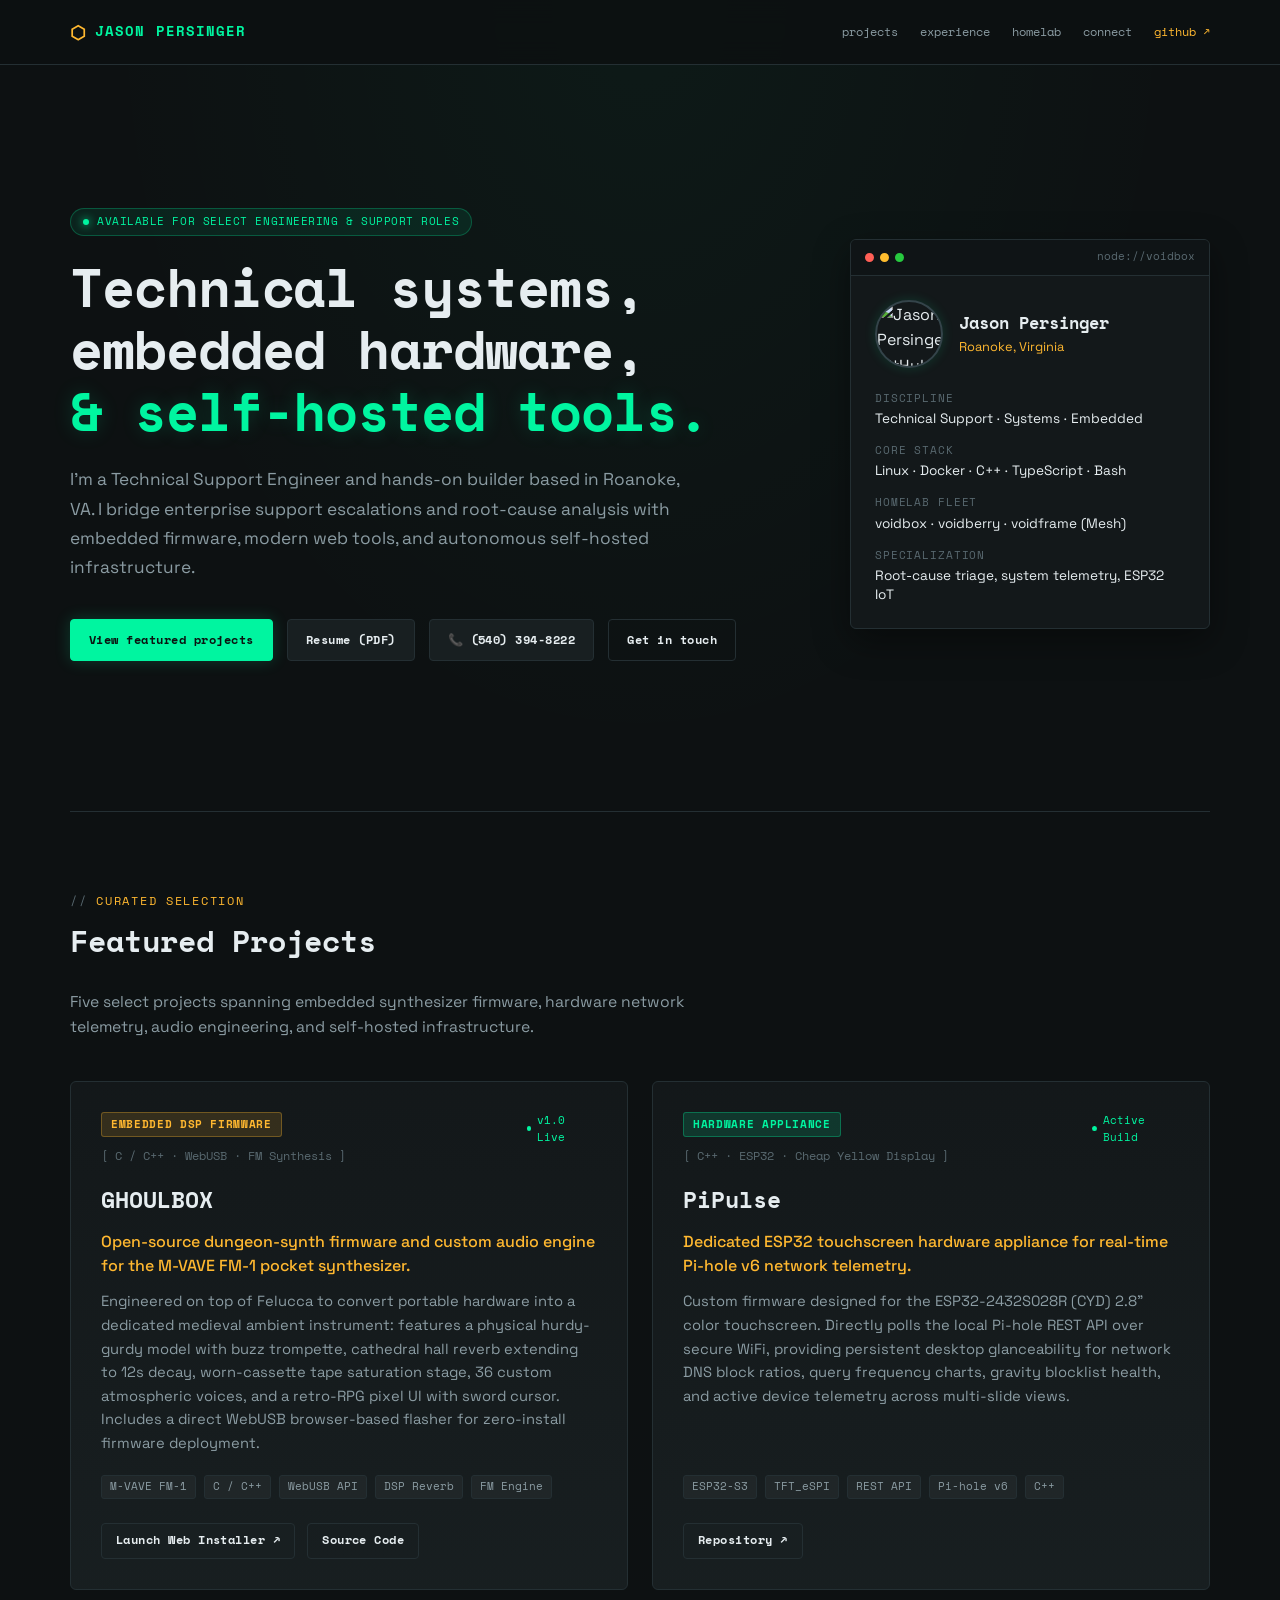
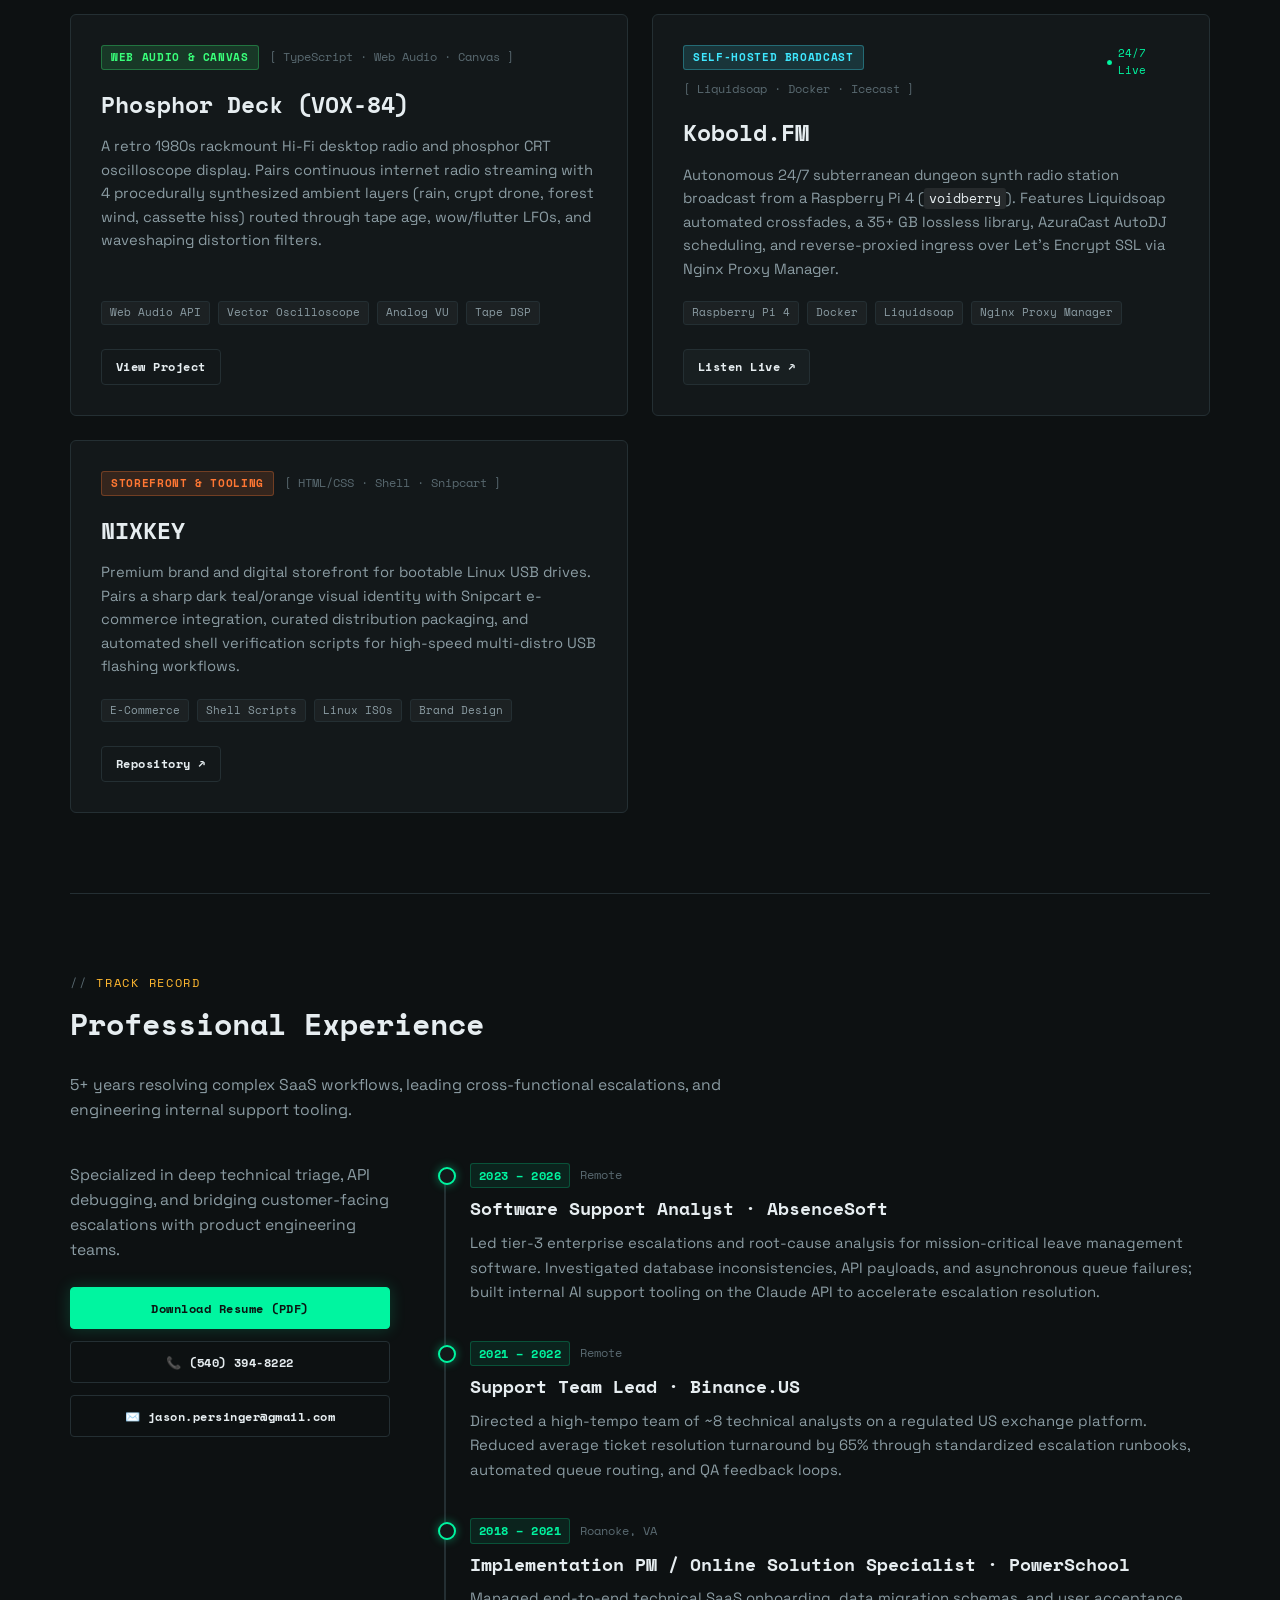
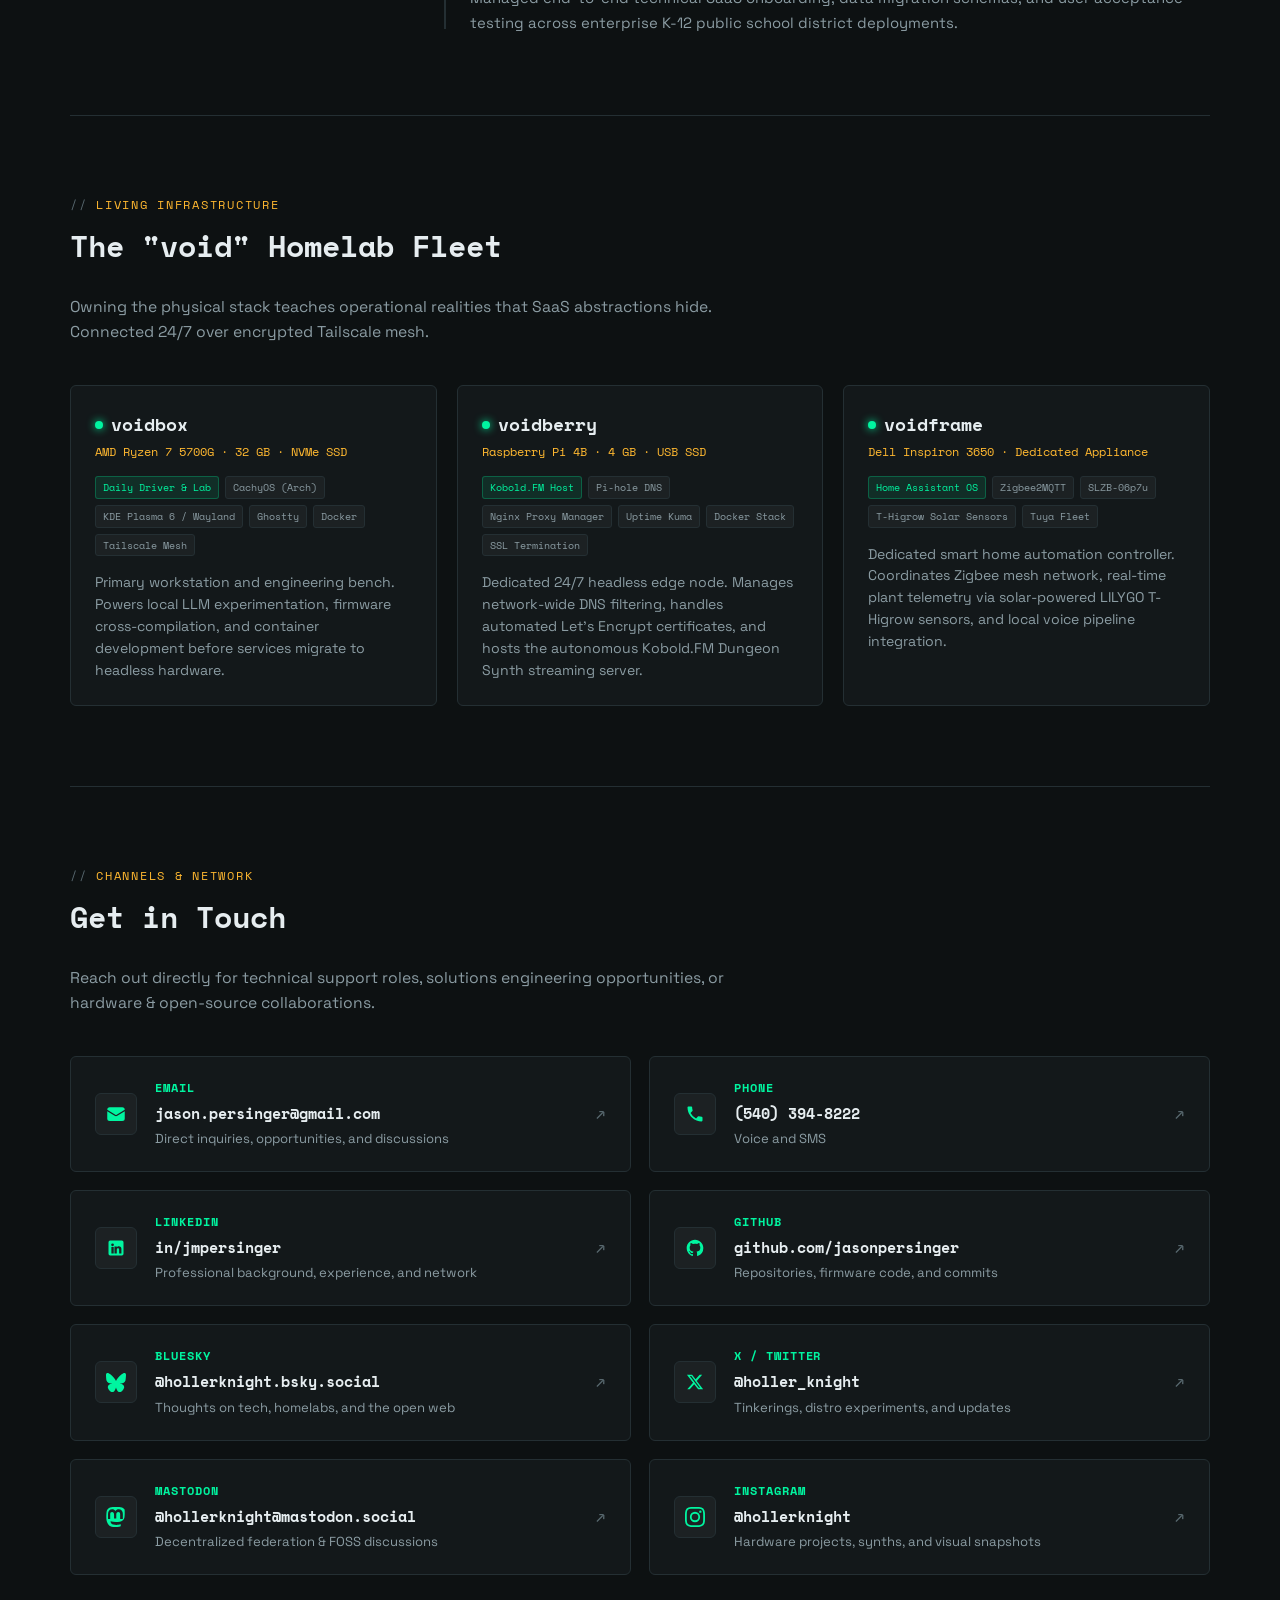
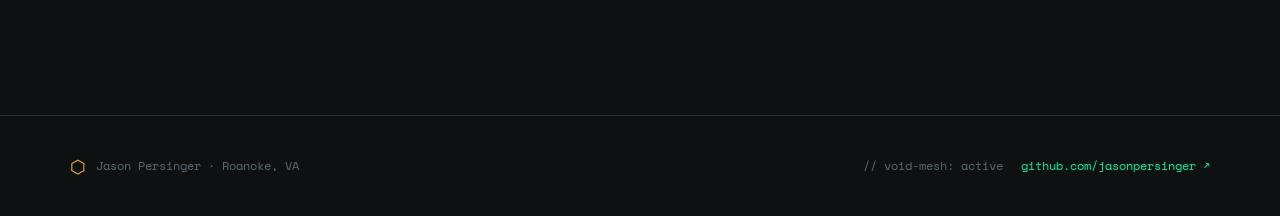
==== index.html @ 48241eba "feat: add official brand icons for Bluesky, X, Instagram, Mastodon, GitHub, and update LinkedIn URL" ====
<!DOCTYPE html>
<html lang="en">
<head>
  <meta charset="UTF-8">
  <meta name="viewport" content="width=device-width, initial-scale=1.0">
  <meta name="description" content="Jason Persinger — Technical Support Engineer and builder of embedded DSP hardware, self-hosted streaming stacks, and modern web tools.">
  <title>Jason Persinger | Technical Support Engineer & Builder</title>
  <link rel="preconnect" href="https://fonts.googleapis.com">
  <link rel="preconnect" href="https://fonts.gstatic.com" crossorigin>
  <link href="https://fonts.googleapis.com/css2?family=JetBrains+Mono:wght@400;500;700&family=Space+Grotesk:wght@400;500;600;700&family=Space+Mono:ital,wght@0,400;0,700;1,400&display=swap" rel="stylesheet">
  <link rel="stylesheet" href="styles.css">
</head>
<body>
  <header class="site-header">
    <nav class="nav" aria-label="Primary">
      <a class="brand" href="/">
        <span class="brand-glyph">⬡</span> JASON PERSINGER
      </a>
      <div class="nav-links">
        <a href="#projects">projects</a>
        <a href="#experience">experience</a>
        <a href="#homelab">homelab</a>
        <a href="#connect">connect</a>
        <a href="https://github.com/jasonpersinger" target="_blank" rel="noopener noreferrer" class="nav-external">github ↗</a>
      </div>
    </nav>
  </header>

  <main>
    <!-- HERO SECTION -->
    <section class="hero" aria-labelledby="hero-title">
      <div class="hero-copy">
        <div class="status-pill">
          <span class="status-dot"></span>
          <span>AVAILABLE FOR SELECT ENGINEERING & SUPPORT ROLES</span>
        </div>
        <h1 id="hero-title">
          Technical systems,<br>
          embedded hardware,<br>
          <span class="highlight">& self-hosted tools.</span>
        </h1>
        <p class="intro">
          I'm a Technical Support Engineer and hands-on builder based in Roanoke, VA. 
          I bridge enterprise support escalations and root-cause analysis with embedded firmware, modern web tools, and autonomous self-hosted infrastructure.
        </p>
        <div class="hero-actions">
          <a class="button primary" href="#projects">View featured projects</a>
          <a class="button" href="/PersingerJasonResume.pdf" target="_blank" rel="noopener noreferrer">Resume (PDF)</a>
          <a class="button" href="tel:+15403948222">📞 (540) 394-8222</a>
          <a class="button outline" href="mailto:jason.persinger@gmail.com">Get in touch</a>
        </div>
      </div>

      <aside class="profile-card" aria-label="Profile summary">
        <div class="profile-card-header">
          <div class="window-controls">
            <span class="win-btn close"></span>
            <span class="win-btn min"></span>
            <span class="win-btn max"></span>
          </div>
          <span class="terminal-title">node://voidbox</span>
        </div>
        <div class="profile-card-body">
          <div class="profile-header">
            <img class="avatar" src="https://avatars.githubusercontent.com/u/22330057?v=4" alt="Jason Persinger GitHub avatar">
            <div>
              <div class="profile-name">Jason Persinger</div>
              <div class="profile-meta">Roanoke, Virginia</div>
            </div>
          </div>
          <dl class="stats">
            <div>
              <dt>Discipline</dt>
              <dd>Technical Support · Systems · Embedded</dd>
            </div>
            <div>
              <dt>Core Stack</dt>
              <dd>Linux · Docker · C++ · TypeScript · Bash</dd>
            </div>
            <div>
              <dt>Homelab Fleet</dt>
              <dd>voidbox · voidberry · voidframe (Mesh)</dd>
            </div>
            <div>
              <dt>Specialization</dt>
              <dd>Root-cause triage, system telemetry, ESP32 IoT</dd>
            </div>
          </dl>
        </div>
      </aside>
    </section>

    <!-- SELECT FEATURED PROJECTS -->
    <section class="section" id="projects" aria-labelledby="featured-title">
      <div class="section-heading">
        <div>
          <p class="eyebrow">curated selection</p>
          <h2 id="featured-title">Featured Projects</h2>
        </div>
        <p class="section-subtitle">Five select projects spanning embedded synthesizer firmware, hardware network telemetry, audio engineering, and self-hosted infrastructure.</p>
      </div>

      <div class="project-grid">

        <!-- 1. GHOULBOX -->
        <article class="project-card featured-large">
          <div class="project-header">
            <div class="project-meta-strip">
              <span class="project-badge accent-amber">Embedded DSP Firmware</span>
              <span class="project-tag">[ C / C++ · WebUSB · FM Synthesis ]</span>
            </div>
            <div class="project-status">v1.0 Live</div>
          </div>
          <h3>GHOULBOX</h3>
          <p class="project-lead">
            Open-source dungeon-synth firmware and custom audio engine for the M-VAVE FM-1 pocket synthesizer.
          </p>
          <p class="project-desc">
            Engineered on top of Felucca to convert portable hardware into a dedicated medieval ambient instrument: 
            features a physical hurdy-gurdy model with buzz trompette, cathedral hall reverb extending to 12s decay, 
            worn-cassette tape saturation stage, 36 custom atmospheric voices, and a retro-RPG pixel UI with sword cursor. 
            Includes a direct WebUSB browser-based flasher for zero-install firmware deployment.
          </p>
          <div class="project-tech-pills">
            <span>M-VAVE FM-1</span>
            <span>C / C++</span>
            <span>WebUSB API</span>
            <span>DSP Reverb</span>
            <span>FM Engine</span>
          </div>
          <div class="project-links">
            <a class="button action-btn" href="https://jasonpersinger.github.io/ghoulbox-fm1-dungeon-synth/" target="_blank" rel="noopener noreferrer">Launch Web Installer ↗</a>
            <a class="button action-btn secondary" href="https://github.com/jasonpersinger/ghoulbox-fm1-dungeon-synth" target="_blank" rel="noopener noreferrer">Source Code</a>
          </div>
        </article>

        <!-- 2. PiPulse -->
        <article class="project-card featured-large">
          <div class="project-header">
            <div class="project-meta-strip">
              <span class="project-badge accent-emerald">Hardware Appliance</span>
              <span class="project-tag">[ C++ · ESP32 · Cheap Yellow Display ]</span>
            </div>
            <div class="project-status">Active Build</div>
          </div>
          <h3>PiPulse</h3>
          <p class="project-lead">
            Dedicated ESP32 touchscreen hardware appliance for real-time Pi-hole v6 network telemetry.
          </p>
          <p class="project-desc">
            Custom firmware designed for the ESP32-2432S028R (CYD) 2.8" color touchscreen. 
            Directly polls the local Pi-hole REST API over secure WiFi, providing persistent desktop glanceability 
            for network DNS block ratios, query frequency charts, gravity blocklist health, and active device telemetry across multi-slide views.
          </p>
          <div class="project-tech-pills">
            <span>ESP32-S3</span>
            <span>TFT_eSPI</span>
            <span>REST API</span>
            <span>Pi-hole v6</span>
            <span>C++</span>
          </div>
          <div class="project-links">
            <a class="button action-btn" href="https://github.com/jasonpersinger/PiPulse" target="_blank" rel="noopener noreferrer">Repository ↗</a>
          </div>
        </article>

        <!-- 3. Phosphor Deck (VOX-84) -->
        <article class="project-card">
          <div class="project-header">
            <div class="project-meta-strip">
              <span class="project-badge accent-green">Web Audio & Canvas</span>
              <span class="project-tag">[ TypeScript · Web Audio · Canvas ]</span>
            </div>
          </div>
          <h3>Phosphor Deck (VOX-84)</h3>
          <p class="project-desc">
            A retro 1980s rackmount Hi-Fi desktop radio and phosphor CRT oscilloscope display. 
            Pairs continuous internet radio streaming with 4 procedurally synthesized ambient layers 
            (rain, crypt drone, forest wind, cassette hiss) routed through tape age, wow/flutter LFOs, and waveshaping distortion filters.
          </p>
          <div class="project-tech-pills">
            <span>Web Audio API</span>
            <span>Vector Oscilloscope</span>
            <span>Analog VU</span>
            <span>Tape DSP</span>
          </div>
          <div class="project-links">
            <a class="button action-btn secondary" href="https://github.com/jasonpersinger" target="_blank" rel="noopener noreferrer">View Project</a>
          </div>
        </article>

        <!-- 4. Kobold.FM -->
        <article class="project-card">
          <div class="project-header">
            <div class="project-meta-strip">
              <span class="project-badge accent-cyan">Self-Hosted Broadcast</span>
              <span class="project-tag">[ Liquidsoap · Docker · Icecast ]</span>
            </div>
            <div class="project-status">24/7 Live</div>
          </div>
          <h3>Kobold.FM</h3>
          <p class="project-desc">
            Autonomous 24/7 subterranean dungeon synth radio station broadcast from a Raspberry Pi 4 (<code class="inline-code">voidberry</code>). 
            Features Liquidsoap automated crossfades, a 35+ GB lossless library, AzuraCast AutoDJ scheduling, 
            and reverse-proxied ingress over Let's Encrypt SSL via Nginx Proxy Manager.
          </p>
          <div class="project-tech-pills">
            <span>Raspberry Pi 4</span>
            <span>Docker</span>
            <span>Liquidsoap</span>
            <span>Nginx Proxy Manager</span>
          </div>
          <div class="project-links">
            <a class="button action-btn" href="https://kobold.messy.quest" target="_blank" rel="noopener noreferrer">Listen Live ↗</a>
          </div>
        </article>

        <!-- 5. NIXKEY -->
        <article class="project-card">
          <div class="project-header">
            <div class="project-meta-strip">
              <span class="project-badge accent-orange">Storefront & Tooling</span>
              <span class="project-tag">[ HTML/CSS · Shell · Snipcart ]</span>
            </div>
          </div>
          <h3>NIXKEY</h3>
          <p class="project-desc">
            Premium brand and digital storefront for bootable Linux USB drives. 
            Pairs a sharp dark teal/orange visual identity with Snipcart e-commerce integration, 
            curated distribution packaging, and automated shell verification scripts for high-speed multi-distro USB flashing workflows.
          </p>
          <div class="project-tech-pills">
            <span>E-Commerce</span>
            <span>Shell Scripts</span>
            <span>Linux ISOs</span>
            <span>Brand Design</span>
          </div>
          <div class="project-links">
            <a class="button action-btn secondary" href="https://github.com/jasonpersinger/NIXKEY" target="_blank" rel="noopener noreferrer">Repository ↗</a>
          </div>
        </article>

      </div>
    </section>

    <!-- PROFESSIONAL EXPERIENCE SECTION -->
    <section class="section" id="experience" aria-labelledby="experience-title">
      <div class="section-heading">
        <div>
          <p class="eyebrow">track record</p>
          <h2 id="experience-title">Professional Experience</h2>
        </div>
        <p class="section-subtitle">5+ years resolving complex SaaS workflows, leading cross-functional escalations, and engineering internal support tooling.</p>
      </div>

      <div class="experience-layout">
        <div class="experience-sidebar">
          <p class="experience-lede">
            Specialized in deep technical triage, API debugging, and bridging customer-facing escalations with product engineering teams.
          </p>
          <div class="experience-cta">
            <a class="button primary full-width" href="/PersingerJasonResume.pdf" target="_blank" rel="noopener noreferrer">Download Resume (PDF)</a>
            <a class="button outline full-width" href="tel:+15403948222">📞 (540) 394-8222</a>
            <a class="button outline full-width" href="mailto:jason.persinger@gmail.com">✉️ jason.persinger@gmail.com</a>
          </div>
        </div>

        <ol class="timeline">
          <li class="timeline-item">
            <div class="timeline-meta">
              <span class="timeline-dates">2023 – 2026</span>
              <span class="timeline-loc">Remote</span>
            </div>
            <div class="timeline-content">
              <h3>Software Support Analyst · AbsenceSoft</h3>
              <p>
                Led tier-3 enterprise escalations and root-cause analysis for mission-critical leave management software. 
                Investigated database inconsistencies, API payloads, and asynchronous queue failures; built internal AI support tooling on the Claude API to accelerate escalation resolution.
              </p>
            </div>
          </li>

          <li class="timeline-item">
            <div class="timeline-meta">
              <span class="timeline-dates">2021 – 2022</span>
              <span class="timeline-loc">Remote</span>
            </div>
            <div class="timeline-content">
              <h3>Support Team Lead · Binance.US</h3>
              <p>
                Directed a high-tempo team of ~8 technical analysts on a regulated US exchange platform. 
                Reduced average ticket resolution turnaround by 65% through standardized escalation runbooks, automated queue routing, and QA feedback loops.
              </p>
            </div>
          </li>

          <li class="timeline-item">
            <div class="timeline-meta">
              <span class="timeline-dates">2018 – 2021</span>
              <span class="timeline-loc">Roanoke, VA</span>
            </div>
            <div class="timeline-content">
              <h3>Implementation PM / Online Solution Specialist · PowerSchool</h3>
              <p>
                Managed end-to-end technical SaaS onboarding, data migration schemas, and user acceptance testing across enterprise K-12 public school district deployments.
              </p>
            </div>
          </li>
        </ol>
      </div>
    </section>

    <!-- HOMELAB INFRASTRUCTURE SECTION -->
    <section class="section" id="homelab" aria-labelledby="homelab-title">
      <div class="section-heading">
        <div>
          <p class="eyebrow">living infrastructure</p>
          <h2 id="homelab-title">The "void" Homelab Fleet</h2>
        </div>
        <p class="section-subtitle">Owning the physical stack teaches operational realities that SaaS abstractions hide. Connected 24/7 over encrypted Tailscale mesh.</p>
      </div>

      <div class="homelab-grid">
        <!-- Node 1: voidbox -->
        <div class="node-card">
          <div class="node-header">
            <div class="node-status-indicator">
              <span class="node-pulse online"></span>
              <span class="node-name">voidbox</span>
            </div>
            <span class="node-spec">AMD Ryzen 7 5700G · 32 GB · NVMe SSD</span>
          </div>
          <div class="service-tags">
            <span class="service-tag highlight">Daily Driver & Lab</span>
            <span class="service-tag">CachyOS (Arch)</span>
            <span class="service-tag">KDE Plasma 6 / Wayland</span>
            <span class="service-tag">Ghostty</span>
            <span class="service-tag">Docker</span>
            <span class="service-tag">Tailscale Mesh</span>
          </div>
          <p class="node-desc">
            Primary workstation and engineering bench. Powers local LLM experimentation, firmware cross-compilation, and container development before services migrate to headless hardware.
          </p>
        </div>

        <!-- Node 2: voidberry -->
        <div class="node-card">
          <div class="node-header">
            <div class="node-status-indicator">
              <span class="node-pulse online"></span>
              <span class="node-name">voidberry</span>
            </div>
            <span class="node-spec">Raspberry Pi 4B · 4 GB · USB SSD</span>
          </div>
          <div class="service-tags">
            <span class="service-tag highlight">Kobold.FM Host</span>
            <span class="service-tag">Pi-hole DNS</span>
            <span class="service-tag">Nginx Proxy Manager</span>
            <span class="service-tag">Uptime Kuma</span>
            <span class="service-tag">Docker Stack</span>
            <span class="service-tag">SSL Termination</span>
          </div>
          <p class="node-desc">
            Dedicated 24/7 headless edge node. Manages network-wide DNS filtering, handles automated Let's Encrypt certificates, and hosts the autonomous Kobold.FM Dungeon Synth streaming server.
          </p>
        </div>

        <!-- Node 3: voidframe -->
        <div class="node-card">
          <div class="node-header">
            <div class="node-status-indicator">
              <span class="node-pulse online"></span>
              <span class="node-name">voidframe</span>
            </div>
            <span class="node-spec">Dell Inspiron 3650 · Dedicated Appliance</span>
          </div>
          <div class="service-tags">
            <span class="service-tag highlight">Home Assistant OS</span>
            <span class="service-tag">Zigbee2MQTT</span>
            <span class="service-tag">SLZB-06p7u</span>
            <span class="service-tag">T-Higrow Solar Sensors</span>
            <span class="service-tag">Tuya Fleet</span>
          </div>
          <p class="node-desc">
            Dedicated smart home automation controller. Coordinates Zigbee mesh network, real-time plant telemetry via solar-powered LILYGO T-Higrow sensors, and local voice pipeline integration.
          </p>
        </div>
      </div>
    </section>

    <!-- CONNECT & SOCIALS SECTION -->
    <section class="section" id="connect" aria-labelledby="connect-title">
      <div class="section-heading">
        <div>
          <p class="eyebrow">channels & network</p>
          <h2 id="connect-title">Get in Touch</h2>
        </div>
        <p class="section-subtitle">Reach out directly for technical support roles, solutions engineering opportunities, or hardware & open-source collaborations.</p>
      </div>

      <div class="social-grid">
        <!-- 1. Email -->
        <a class="social-card" href="mailto:jason.persinger@gmail.com">
          <div class="social-card-icon">
            <svg class="social-svg" viewBox="0 0 24 24" width="20" height="20" fill="currentColor">
              <path d="M1.5 8.67v8.58a3 3 0 0 0 3 3h15a3 3 0 0 0 3-3V8.67l-8.928 5.493a3 3 0 0 1-3.144 0L1.5 8.67z"/>
              <path d="M22.5 6.908V6.75a3 3 0 0 0-3-3h-15a3 3 0 0 0-3 3v.158l9.714 5.978a1.5 1.5 0 0 0 1.572 0L22.5 6.908z"/>
            </svg>
          </div>
          <div class="social-card-body">
            <span class="social-platform">Email</span>
            <span class="social-handle">jason.persinger@gmail.com</span>
            <span class="social-desc">Direct inquiries, opportunities, and discussions</span>
          </div>
          <span class="social-arrow">↗</span>
        </a>

        <!-- 2. Phone -->
        <a class="social-card" href="tel:+15403948222">
          <div class="social-card-icon">
            <svg class="social-svg" viewBox="0 0 24 24" width="20" height="20" fill="currentColor">
              <path d="M20.01 15.38c-1.23 0-2.42-.2-3.53-.56a.977.977 0 0 0-1.01.24l-2.2 2.2a15.053 15.053 0 0 1-6.59-6.59l2.2-2.21a.96.96 0 0 0 .25-1A11.36 11.36 0 0 1 8.57 3.9c0-.55-.45-1-1-1H4c-.55 0-1 .45-1 1 0 9.39 7.61 17 17 17 .55 0 1-.45 1-1v-3.52c0-.55-.45-1-.99-1z"/>
            </svg>
          </div>
          <div class="social-card-body">
            <span class="social-platform">Phone</span>
            <span class="social-handle">(540) 394-8222</span>
            <span class="social-desc">Voice and SMS</span>
          </div>
          <span class="social-arrow">↗</span>
        </a>

        <!-- 3. LinkedIn -->
        <a class="social-card" href="https://www.linkedin.com/in/jmpersinger/" target="_blank" rel="noopener noreferrer">
          <div class="social-card-icon">
            <svg class="social-svg" viewBox="0 0 24 24" width="20" height="20" fill="currentColor">
              <path d="M19 3a2 2 0 0 1 2 2v14a2 2 0 0 1-2 2H5a2 2 0 0 1-2-2V5a2 2 0 0 1 2-2h14m-.5 15.5v-5.3a3.26 3.26 0 0 0-3.26-3.26c-.85 0-1.84.52-2.28 1.3v-1.11h-2.79v8.37h2.79v-4.93c0-.77.62-1.4 1.39-1.4a1.4 1.4 0 0 1 1.4 1.4v4.93h2.75M6.46 10.9v7.6h2.8v-7.6h-2.8M7.86 6.55a1.64 1.64 0 1 0 0 3.28 1.64 1.64 0 0 0 0-3.28z"/>
            </svg>
          </div>
          <div class="social-card-body">
            <span class="social-platform">LinkedIn</span>
            <span class="social-handle">in/jmpersinger</span>
            <span class="social-desc">Professional background, experience, and network</span>
          </div>
          <span class="social-arrow">↗</span>
        </a>

        <!-- 4. GitHub -->
        <a class="social-card" href="https://github.com/jasonpersinger" target="_blank" rel="noopener noreferrer">
          <div class="social-card-icon">
            <svg class="social-svg" viewBox="0 0 24 24" width="20" height="20" fill="currentColor">
              <path fill-rule="evenodd" clip-rule="evenodd" d="M12 2C6.477 2 2 6.484 2 12.017c0 4.425 2.865 8.18 6.839 9.504.5.092.682-.217.682-.483 0-.237-.008-.868-.013-1.703-2.782.605-3.369-1.343-3.369-1.343-.454-1.158-1.11-1.466-1.11-1.466-.908-.62.069-.608.069-.608 1.003.07 1.53 1.032 1.53 1.032.892 1.53 2.341 1.088 2.91.832.092-.647.35-1.088.636-1.338-2.22-.253-4.555-1.113-4.555-4.951 0-1.093.39-1.988 1.029-2.688-.103-.253-.446-1.272.098-2.65 0 0 .84-.27 2.75 1.026A9.564 9.564 0 0 1 12 6.844c.85.004 1.705.115 2.504.337 1.909-1.296 2.747-1.027 2.747-1.027.546 1.379.202 2.398.1 2.651.64.7 1.028 1.595 1.028 2.688 0 3.848-2.339 4.695-4.566 4.943.359.309.678.92.678 1.855 0 1.338-.012 2.419-.012 2.747 0 .268.18.58.688.482A10.019 10.019 0 0 0 22 12.017C22 6.484 17.522 2 12 2z"/>
            </svg>
          </div>
          <div class="social-card-body">
            <span class="social-platform">GitHub</span>
            <span class="social-handle">github.com/jasonpersinger</span>
            <span class="social-desc">Repositories, firmware code, and commits</span>
          </div>
          <span class="social-arrow">↗</span>
        </a>

        <!-- 5. Bluesky -->
        <a class="social-card" href="https://bsky.app/profile/hollerknight.bsky.social" target="_blank" rel="noopener noreferrer">
          <div class="social-card-icon">
            <svg class="social-svg" viewBox="0 0 24 24" width="20" height="20" fill="currentColor">
              <path d="M12 10.8c-1.087-2.114-4.046-6.053-6.798-7.995C2.566.944 1.561 1.266.902 1.565.139 1.908 0 3.08 0 3.768c0 .69.378 5.65.624 6.479.815 2.736 3.713 3.66 6.383 3.364.136-.02.275-.039.415-.056-.138.032-.276.067-.415.105-3.858 1.05-7.004 3.737-2.88 8.441 4.796 5.47 7.026-.81 7.874-3.522.847 2.713 3.078 8.992 7.874 3.522 4.124-4.704.978-7.391-2.88-8.441-.139-.038-.277-.073-.415-.105.14.017.279.036.415.056 2.67.297 5.568-.627 6.383-3.364.246-.828.624-5.79.624-6.479 0-.689-.139-1.86-.902-2.203-.659-.299-1.664-.621-4.3 1.24C16.046 4.748 13.087 8.687 12 10.8z"/>
            </svg>
          </div>
          <div class="social-card-body">
            <span class="social-platform">Bluesky</span>
            <span class="social-handle">@hollerknight.bsky.social</span>
            <span class="social-desc">Thoughts on tech, homelabs, and the open web</span>
          </div>
          <span class="social-arrow">↗</span>
        </a>

        <!-- 6. Twitter / X -->
        <a class="social-card" href="https://x.com/holler_knight" target="_blank" rel="noopener noreferrer">
          <div class="social-card-icon">
            <svg class="social-svg" viewBox="0 0 24 24" width="18" height="18" fill="currentColor">
              <path d="M18.244 2.25h3.308l-7.227 8.26 8.502 11.24H16.17l-5.214-6.817L4.99 21.75H1.68l7.73-8.835L1.254 2.25H8.08l4.713 6.231zm-1.161 17.52h1.833L7.084 4.126H5.117z"/>
            </svg>
          </div>
          <div class="social-card-body">
            <span class="social-platform">X / Twitter</span>
            <span class="social-handle">@holler_knight</span>
            <span class="social-desc">Tinkerings, distro experiments, and updates</span>
          </div>
          <span class="social-arrow">↗</span>
        </a>

        <!-- 7. Mastodon -->
        <a class="social-card" href="https://mastodon.social/@hollerknight" target="_blank" rel="noopener noreferrer">
          <div class="social-card-icon">
            <svg class="social-svg" viewBox="0 0 24 24" width="20" height="20" fill="currentColor">
              <path d="M23.268 5.313c-.35-2.578-2.617-4.61-5.304-5.004C17.51.244 15.747.062 12 .062c-3.746 0-5.51.182-5.964.247C3.35.703 1.082 2.735.732 5.313.376 7.94.34 11.46.34 11.46c0 .762.036 1.54.072 2.336.216 4.673 2.508 8.98 6.425 9.774 2.228.45 4.636.564 6.883.332 1.344-.138 2.674-.42 3.966-.84v-2.316c-.958.33-1.956.556-2.966.674-1.97.23-4.004.13-5.91-.322-.924-.22-1.742-.71-2.358-1.408-.6-.682-.962-1.572-1.042-2.528 2.148.528 4.364.79 6.59.78 1.488 0 2.97-.098 4.436-.296 2.922-.394 5.388-2.484 5.76-5.46.402-3.238.35-6.776.072-9.426zm-3.696 9.074h-2.58V8.718c0-1.782-.74-2.686-2.22-2.686-1.632 0-2.448 1.056-2.448 3.168v4.584H9.68V9.2c0-2.112-.816-3.168-2.448-3.168-1.48 0-2.22.904-2.22 2.686v5.67H2.432V8.532c0-1.782.456-3.2 1.368-4.254.912-1.056 2.112-1.584 3.6-1.584 1.728 0 3.036.66 3.924 1.98.888-1.32 2.196-1.98 3.924-1.98 1.488 0 2.688.528 3.6 1.584.912 1.054 1.368 2.472 1.368 4.254v5.856h-.644z"/>
            </svg>
          </div>
          <div class="social-card-body">
            <span class="social-platform">Mastodon</span>
            <span class="social-handle">@hollerknight@mastodon.social</span>
            <span class="social-desc">Decentralized federation & FOSS discussions</span>
          </div>
          <span class="social-arrow">↗</span>
        </a>

        <!-- 8. Instagram -->
        <a class="social-card" href="https://www.instagram.com/hollerknight/" target="_blank" rel="noopener noreferrer">
          <div class="social-card-icon">
            <svg class="social-svg" viewBox="0 0 24 24" width="20" height="20" fill="currentColor">
              <path d="M12 2.163c3.204 0 3.584.012 4.85.07 3.252.148 4.771 1.691 4.919 4.919.058 1.265.069 1.645.069 4.849 0 3.205-.012 3.584-.069 4.849-.149 3.225-1.664 4.771-4.919 4.919-1.266.058-1.644.07-4.85.07-3.204 0-3.584-.012-4.849-.07-3.26-.149-4.771-1.699-4.919-4.92-.058-1.265-.07-1.644-.07-4.849 0-3.204.013-3.583.07-4.849.149-3.227 1.664-4.771 4.919-4.919 1.266-.057 1.645-.069 4.849-.069zm0-2.163c-3.259 0-3.667.014-4.947.072-4.358.2-6.78 2.618-6.98 6.98-.059 1.281-.073 1.689-.073 4.948 0 3.259.014 3.668.072 4.948.2 4.358 2.618 6.78 6.98 6.98 1.281.058 1.689.072 4.948.072 3.259 0 3.668-.014 4.948-.072 4.354-.2 6.782-2.618 6.979-6.98.059-1.28.073-1.689.073-4.948 0-3.259-.014-3.667-.072-4.947-.196-4.354-2.617-6.78-6.979-6.98-1.281-.059-1.69-.073-4.949-.073zm0 5.838a6.162 6.162 0 1 0 0 12.324 6.162 6.162 0 0 0 0-12.324zM12 16a4 4 0 1 1 0-8 4 4 0 0 1 0 8zm6.406-11.845a1.44 1.44 0 1 0 0 2.881 1.44 1.44 0 0 0 0-2.881z"/>
            </svg>
          </div>
          <div class="social-card-body">
            <span class="social-platform">Instagram</span>
            <span class="social-handle">@hollerknight</span>
            <span class="social-desc">Hardware projects, synths, and visual snapshots</span>
          </div>
          <span class="social-arrow">↗</span>
        </a>
      </div>
    </section>
  </main>

  <footer class="site-footer">
    <div class="footer-inner">
      <div class="footer-left">
        <span class="brand-glyph">⬡</span>
        <span>Jason Persinger · Roanoke, VA</span>
      </div>
      <div class="footer-meta">
        <span>// void-mesh: active</span>
        <a href="https://github.com/jasonpersinger" target="_blank" rel="noopener noreferrer">github.com/jasonpersinger ↗</a>
      </div>
    </div>
  </footer>
</body>
</html>
---- styles.css ----
:root {
  --bg-base:       #0d1112;
  --bg-surface:    #13181a;
  --bg-card:       #181f21;
  --bg-card-hover: #1e2629;
  
  --border-subtle: #242f33;
  --border-glow:   #34444a;
  
  --text-main:     #e6edf0;
  --text-muted:    #8b9ca3;
  --text-dim:      #596970;
  
  --accent-emerald:#00f5a0;
  --accent-green:  #39ff7a;
  --accent-amber:  #ffb830;
  --accent-cyan:   #3fe8ff;
  --accent-orange: #ff7733;
  
  --font-mono:    'Space Mono', 'JetBrains Mono', monospace;
  --font-sans:    'Space Grotesk', system-ui, -apple-system, sans-serif;
  
  color-scheme: dark;
}

* { box-sizing: border-box; }
html { scroll-behavior: smooth; }

body {
  margin: 0;
  min-height: 100vh;
  background-color: var(--bg-base);
  background-image: 
    radial-gradient(ellipse at 50% 0%, rgba(0, 245, 160, 0.04) 0%, transparent 60%),
    linear-gradient(to bottom, rgba(13, 17, 18, 0.8), var(--bg-base));
  background-attachment: fixed;
  color: var(--text-main);
  font-family: var(--font-sans);
  line-height: 1.6;
  -webkit-font-smoothing: antialiased;
}

a { color: inherit; text-decoration: none; }
h1, h2, h3, p { margin-top: 0; }

/* ── NAV BAR ── */
.site-header {
  position: sticky;
  top: 0;
  z-index: 50;
  background: rgba(13, 17, 18, 0.88);
  border-bottom: 1px solid var(--border-subtle);
  -webkit-backdrop-filter: blur(12px);
  backdrop-filter: blur(12px);
}

.nav {
  width: min(1140px, calc(100% - 40px));
  height: 64px;
  margin: 0 auto;
  display: flex;
  align-items: center;
  justify-content: space-between;
  gap: 24px;
}

.brand {
  font-family: var(--font-mono);
  font-size: 0.85rem;
  font-weight: 700;
  color: var(--accent-emerald);
  letter-spacing: 0.08em;
  display: inline-flex;
  align-items: center;
  gap: 8px;
  transition: opacity 0.15s ease;
}
.brand:hover { opacity: 0.85; }

.brand-glyph {
  font-size: 1.1rem;
  color: var(--accent-amber);
}

.nav-links {
  display: flex;
  align-items: center;
  gap: 22px;
  font-family: var(--font-mono);
  font-size: 0.74rem;
  color: var(--text-muted);
}

.nav-links a {
  transition: color 0.15s ease;
}
.nav-links a:hover {
  color: var(--accent-emerald);
}
.nav-external {
  color: var(--accent-amber) !important;
}

/* ── MAIN CONTENT CONTAINER ── */
main {
  width: min(1140px, calc(100% - 40px));
  margin: 0 auto;
}

/* ── STATUS PILL ── */
.status-pill {
  display: inline-flex;
  align-items: center;
  gap: 8px;
  padding: 4px 12px;
  border-radius: 999px;
  background: rgba(0, 245, 160, 0.08);
  border: 1px solid rgba(0, 245, 160, 0.25);
  font-family: var(--font-mono);
  font-size: 0.68rem;
  letter-spacing: 0.05em;
  color: var(--accent-emerald);
  margin-bottom: 20px;
}

.status-dot {
  width: 6px;
  height: 6px;
  border-radius: 50%;
  background: var(--accent-emerald);
  box-shadow: 0 0 8px var(--accent-emerald);
  animation: pulse-dot 2s infinite ease-in-out;
}

@keyframes pulse-dot {
  0%, 100% { opacity: 1; transform: scale(1); }
  50% { opacity: 0.4; transform: scale(0.85); }
}

/* ── HERO SECTION ── */
.hero {
  min-height: calc(90vh - 64px);
  display: grid;
  grid-template-columns: minmax(0, 1.25fr) 360px;
  align-items: center;
  gap: 56px;
  padding: 64px 0 72px;
}

.eyebrow {
  font-family: var(--font-mono);
  font-size: 0.72rem;
  letter-spacing: 0.15em;
  text-transform: uppercase;
  color: var(--accent-amber);
  margin-bottom: 8px;
}
.eyebrow::before {
  content: '// ';
  color: var(--text-dim);
}

h1 {
  font-family: var(--font-mono);
  font-size: clamp(2rem, 4.2vw, 3.4rem);
  font-weight: 700;
  line-height: 1.15;
  letter-spacing: -0.02em;
  color: var(--text-main);
  margin-bottom: 24px;
}

h1 .highlight {
  color: var(--accent-emerald);
  text-shadow: 0 0 20px rgba(0, 245, 160, 0.18);
}

.intro {
  max-width: 620px;
  font-size: 1.08rem;
  line-height: 1.7;
  color: var(--text-muted);
}

.hero-actions {
  display: flex;
  gap: 14px;
  flex-wrap: wrap;
  margin-top: 36px;
}

/* ── BUTTONS ── */
.button {
  display: inline-flex;
  align-items: center;
  justify-content: center;
  gap: 8px;
  min-height: 42px;
  padding: 0 18px;
  border-radius: 4px;
  font-family: var(--font-mono);
  font-size: 0.76rem;
  font-weight: 700;
  letter-spacing: 0.04em;
  cursor: pointer;
  transition: all 0.15s ease;
}

.button.primary {
  background: var(--accent-emerald);
  border: 1px solid var(--accent-emerald);
  color: #0b1411;
  box-shadow: 0 0 16px rgba(0, 245, 160, 0.2);
}
.button.primary:hover {
  background: #25fdb0;
  box-shadow: 0 0 22px rgba(0, 245, 160, 0.35);
  transform: translateY(-1px);
}

.button:not(.primary) {
  background: var(--bg-card);
  border: 1px solid var(--border-subtle);
  color: var(--text-main);
}
.button:not(.primary):hover {
  border-color: var(--border-glow);
  background: var(--bg-card-hover);
  color: var(--accent-emerald);
}

.button.outline {
  background: transparent;
}

.button.full-width {
  width: 100%;
}

/* ── PROFILE TERMINAL CARD ── */
.profile-card {
  background: var(--bg-surface);
  border: 1px solid var(--border-subtle);
  border-radius: 6px;
  overflow: hidden;
  box-shadow: 0 12px 36px rgba(0, 0, 0, 0.4);
}

.profile-card-header {
  height: 36px;
  background: #0f1416;
  border-bottom: 1px solid var(--border-subtle);
  display: flex;
  align-items: center;
  justify-content: space-between;
  padding: 0 14px;
}

.window-controls {
  display: flex;
  gap: 6px;
}

.win-btn {
  width: 9px;
  height: 9px;
  border-radius: 50%;
}
.win-btn.close { background: #ff5f56; }
.win-btn.min   { background: #ffbd2e; }
.win-btn.max   { background: #27c93f; }

.terminal-title {
  font-family: var(--font-mono);
  font-size: 0.68rem;
  color: var(--text-dim);
}

.profile-card-body {
  padding: 24px;
}

.profile-header {
  display: flex;
  align-items: center;
  gap: 16px;
  margin-bottom: 22px;
}

.avatar {
  width: 68px;
  height: 68px;
  border-radius: 50%;
  border: 2px solid var(--border-glow);
  box-shadow: 0 0 12px rgba(0, 245, 160, 0.15);
}

.profile-name {
  font-family: var(--font-mono);
  font-weight: 700;
  font-size: 1.05rem;
  color: var(--text-main);
}

.profile-meta {
  font-size: 0.8rem;
  color: var(--accent-amber);
}

.stats {
  margin: 0;
  display: grid;
  gap: 14px;
}

.stats dt {
  font-family: var(--font-mono);
  font-size: 0.68rem;
  text-transform: uppercase;
  letter-spacing: 0.08em;
  color: var(--text-dim);
}

.stats dd {
  margin: 2px 0 0;
  font-size: 0.85rem;
  color: var(--text-main);
  line-height: 1.4;
}

/* ── SECTION HEADER ── */
.section {
  padding: 80px 0;
  border-top: 1px solid var(--border-subtle);
}

.section-heading {
  margin-bottom: 40px;
}

.section-heading h2 {
  font-family: var(--font-mono);
  font-size: 1.85rem;
  font-weight: 700;
  color: var(--text-main);
}

.section-subtitle {
  max-width: 680px;
  color: var(--text-muted);
  font-size: 0.98rem;
  margin-top: 8px;
}

/* ── FEATURED PROJECTS GRID ── */
.project-grid {
  display: grid;
  grid-template-columns: repeat(2, 1fr);
  gap: 24px;
}

.project-card {
  background: var(--bg-surface);
  border: 1px solid var(--border-subtle);
  border-radius: 6px;
  padding: 30px;
  display: flex;
  flex-direction: column;
  transition: all 0.2s ease;
  position: relative;
}

.project-card:hover {
  background: var(--bg-card);
  border-color: var(--border-glow);
  transform: translateY(-2px);
  box-shadow: 0 8px 28px rgba(0, 0, 0, 0.4);
}

.project-card.featured-large {
  grid-column: span 1;
  background: linear-gradient(180deg, rgba(19, 24, 26, 0.95), rgba(24, 31, 33, 0.95));
}

.project-header {
  display: flex;
  align-items: flex-start;
  justify-content: space-between;
  gap: 12px;
  margin-bottom: 16px;
}

.project-meta-strip {
  display: flex;
  flex-wrap: wrap;
  gap: 10px;
  align-items: center;
}

.project-badge {
  font-family: var(--font-mono);
  font-size: 0.68rem;
  font-weight: 700;
  padding: 3px 9px;
  border-radius: 3px;
  text-transform: uppercase;
  letter-spacing: 0.06em;
}

.project-badge.accent-amber {
  background: rgba(255, 184, 48, 0.14);
  color: var(--accent-amber);
  border: 1px solid rgba(255, 184, 48, 0.3);
}

.project-badge.accent-emerald {
  background: rgba(0, 245, 160, 0.14);
  color: var(--accent-emerald);
  border: 1px solid rgba(0, 245, 160, 0.3);
}

.project-badge.accent-green {
  background: rgba(57, 255, 122, 0.14);
  color: var(--accent-green);
  border: 1px solid rgba(57, 255, 122, 0.3);
}

.project-badge.accent-cyan {
  background: rgba(63, 232, 255, 0.14);
  color: var(--accent-cyan);
  border: 1px solid rgba(63, 232, 255, 0.3);
}

.project-badge.accent-orange {
  background: rgba(255, 119, 51, 0.14);
  color: var(--accent-orange);
  border: 1px solid rgba(255, 119, 51, 0.3);
}

.project-tag {
  font-family: var(--font-mono);
  font-size: 0.72rem;
  color: var(--text-dim);
}

.project-status {
  font-family: var(--font-mono);
  font-size: 0.68rem;
  color: var(--accent-emerald);
  display: flex;
  align-items: center;
  gap: 6px;
}
.project-status::before {
  content: '';
  width: 5px;
  height: 5px;
  border-radius: 50%;
  background: var(--accent-emerald);
}

.project-card h3 {
  font-family: var(--font-mono);
  font-size: 1.45rem;
  font-weight: 700;
  color: var(--text-main);
  margin-bottom: 12px;
}

.project-lead {
  font-size: 1rem;
  font-weight: 500;
  color: var(--accent-amber);
  margin-bottom: 12px;
  line-height: 1.5;
}

.project-desc {
  font-size: 0.92rem;
  color: var(--text-muted);
  line-height: 1.6;
  margin-bottom: 20px;
  flex-grow: 1;
}

.inline-code {
  font-family: var(--font-mono);
  font-size: 0.85em;
  background: rgba(255, 255, 255, 0.08);
  padding: 1px 5px;
  border-radius: 3px;
  color: var(--text-main);
}

.project-tech-pills {
  display: flex;
  flex-wrap: wrap;
  gap: 8px;
  margin-bottom: 24px;
}

.project-tech-pills span {
  font-family: var(--font-mono);
  font-size: 0.68rem;
  color: var(--text-muted);
  background: rgba(255, 255, 255, 0.04);
  border: 1px solid var(--border-subtle);
  padding: 2px 8px;
  border-radius: 3px;
}

.project-links {
  display: flex;
  gap: 12px;
  flex-wrap: wrap;
}

.action-btn {
  font-size: 0.72rem;
  min-height: 36px;
  padding: 0 14px;
}
.action-btn.secondary {
  background: transparent;
  border-color: var(--border-subtle);
}

/* ── EXPERIENCE SECTION ── */
.experience-layout {
  display: grid;
  grid-template-columns: 320px minmax(0, 1fr);
  gap: 48px;
  align-items: start;
}

.experience-lede {
  font-size: 0.98rem;
  color: var(--text-muted);
  line-height: 1.6;
  margin-bottom: 24px;
}

.experience-cta {
  display: flex;
  flex-direction: column;
  gap: 12px;
}

.timeline {
  list-style: none;
  padding: 0 0 0 32px;
  margin: 0;
  position: relative;
}

.timeline::before {
  content: '';
  position: absolute;
  top: 6px;
  bottom: 6px;
  left: 6px;
  width: 2px;
  background: var(--border-subtle);
}

.timeline-item {
  position: relative;
  margin-bottom: 36px;
}
.timeline-item:last-child {
  margin-bottom: 0;
}

.timeline-item::before {
  content: '';
  position: absolute;
  left: -32px;
  top: 4px;
  width: 14px;
  height: 14px;
  border-radius: 50%;
  background: var(--bg-surface);
  border: 2px solid var(--accent-emerald);
  box-shadow: 0 0 10px rgba(0, 245, 160, 0.45);
}

.timeline-meta {
  display: flex;
  align-items: center;
  gap: 10px;
  margin-bottom: 6px;
  font-family: var(--font-mono);
}

.timeline-dates {
  font-size: 0.76rem;
  font-weight: 700;
  color: var(--accent-emerald);
  background: rgba(0, 245, 160, 0.08);
  border: 1px solid rgba(0, 245, 160, 0.22);
  padding: 2px 8px;
  border-radius: 3px;
  letter-spacing: 0.04em;
}

.timeline-loc {
  font-size: 0.72rem;
  color: var(--text-dim);
}

.timeline-content h3 {
  font-family: var(--font-mono);
  font-size: 1.12rem;
  color: var(--text-main);
  margin-top: 6px;
  margin-bottom: 8px;
}

.timeline-content p {
  font-size: 0.93rem;
  color: var(--text-muted);
  line-height: 1.65;
  margin: 0;
}

/* ── HOMELAB SECTION ── */
.homelab-grid {
  display: grid;
  grid-template-columns: repeat(3, 1fr);
  gap: 20px;
}

.node-card {
  background: var(--bg-surface);
  border: 1px solid var(--border-subtle);
  border-radius: 6px;
  padding: 24px;
  display: flex;
  flex-direction: column;
}

.node-header {
  margin-bottom: 14px;
}

.node-status-indicator {
  display: flex;
  align-items: center;
  gap: 8px;
  margin-bottom: 4px;
}

.node-pulse {
  width: 8px;
  height: 8px;
  border-radius: 50%;
}
.node-pulse.online {
  background: var(--accent-emerald);
  box-shadow: 0 0 8px var(--accent-emerald);
}

.node-name {
  font-family: var(--font-mono);
  font-size: 1.15rem;
  font-weight: 700;
  color: var(--text-main);
}

.node-spec {
  display: block;
  font-size: 0.74rem;
  color: var(--accent-amber);
  font-family: var(--font-mono);
}

.service-tags {
  display: flex;
  flex-wrap: wrap;
  gap: 6px;
  margin-bottom: 16px;
}

.service-tag {
  font-family: var(--font-mono);
  font-size: 0.65rem;
  background: rgba(255, 255, 255, 0.04);
  border: 1px solid var(--border-subtle);
  padding: 2px 7px;
  border-radius: 3px;
  color: var(--text-muted);
}

.service-tag.highlight {
  background: rgba(0, 245, 160, 0.1);
  border-color: rgba(0, 245, 160, 0.25);
  color: var(--accent-emerald);
}

.node-desc {
  font-size: 0.88rem;
  color: var(--text-muted);
  line-height: 1.55;
  margin: 0;
}

/* ── CONNECT & SOCIAL CARDS ── */
.social-grid {
  display: grid;
  grid-template-columns: repeat(2, 1fr);
  gap: 18px;
}

.social-card {
  display: flex;
  align-items: center;
  gap: 18px;
  padding: 22px 24px;
  background: var(--bg-surface);
  border: 1px solid var(--border-subtle);
  border-radius: 6px;
  transition: all 0.18s ease;
  position: relative;
}

.social-card:hover {
  background: var(--bg-card);
  border-color: var(--border-glow);
  transform: translateY(-2px);
  box-shadow: 0 8px 24px rgba(0, 0, 0, 0.35);
}

.social-card-icon {
  display: flex;
  align-items: center;
  justify-content: center;
  width: 42px;
  height: 42px;
  border-radius: 6px;
  background: rgba(255, 255, 255, 0.04);
  border: 1px solid var(--border-subtle);
  color: var(--accent-emerald);
  flex-shrink: 0;
  transition: all 0.15s ease;
}

.social-card:hover .social-card-icon {
  background: rgba(0, 245, 160, 0.12);
  border-color: rgba(0, 245, 160, 0.35);
  color: #fff;
  transform: scale(1.05);
}

.social-svg {
  display: block;
}

.social-card-body {
  display: flex;
  flex-direction: column;
  gap: 3px;
  flex-grow: 1;
  min-width: 0;
}

.social-platform {
  font-family: var(--font-mono);
  font-size: 0.74rem;
  font-weight: 700;
  text-transform: uppercase;
  letter-spacing: 0.08em;
  color: var(--accent-emerald);
}

.social-handle {
  font-family: var(--font-mono);
  font-size: 0.95rem;
  font-weight: 700;
  color: var(--text-main);
  white-space: nowrap;
  overflow: hidden;
  text-overflow: ellipsis;
}

.social-desc {
  font-size: 0.82rem;
  color: var(--text-muted);
}

.social-arrow {
  font-family: var(--font-mono);
  font-size: 1.1rem;
  color: var(--text-dim);
  transition: transform 0.15s ease, color 0.15s ease;
}
.social-card:hover .social-arrow {
  color: var(--accent-emerald);
  transform: translate(2px, -2px);
}

/* ── FOOTER ── */
.site-footer {
  border-top: 1px solid var(--border-subtle);
  padding: 36px 0;
  margin-top: 60px;
}

.footer-inner {
  width: min(1140px, calc(100% - 40px));
  margin: 0 auto;
  display: flex;
  justify-content: space-between;
  align-items: center;
  font-family: var(--font-mono);
  font-size: 0.76rem;
  color: var(--text-dim);
}

.footer-left {
  display: flex;
  align-items: center;
  gap: 10px;
}

.footer-meta {
  display: flex;
  align-items: center;
  gap: 18px;
}
.footer-meta a {
  color: var(--accent-emerald);
}

/* ── RESPONSIVE MEDIA QUERIES ── */
@media (max-width: 960px) {
  .hero {
    grid-template-columns: 1fr;
    padding: 48px 0;
  }
  .project-grid {
    grid-template-columns: 1fr;
  }
  .project-card.featured-large {
    grid-column: span 1;
  }
  .social-grid {
    grid-template-columns: 1fr;
  }
  .homelab-grid {
    grid-template-columns: 1fr;
  }
  .experience-layout {
    grid-template-columns: 1fr;
    gap: 32px;
  }
}

@media (max-width: 640px) {
  .nav-links {
    display: none;
  }
  .footer-inner {
    flex-direction: column;
    gap: 12px;
    text-align: center;
  }
}
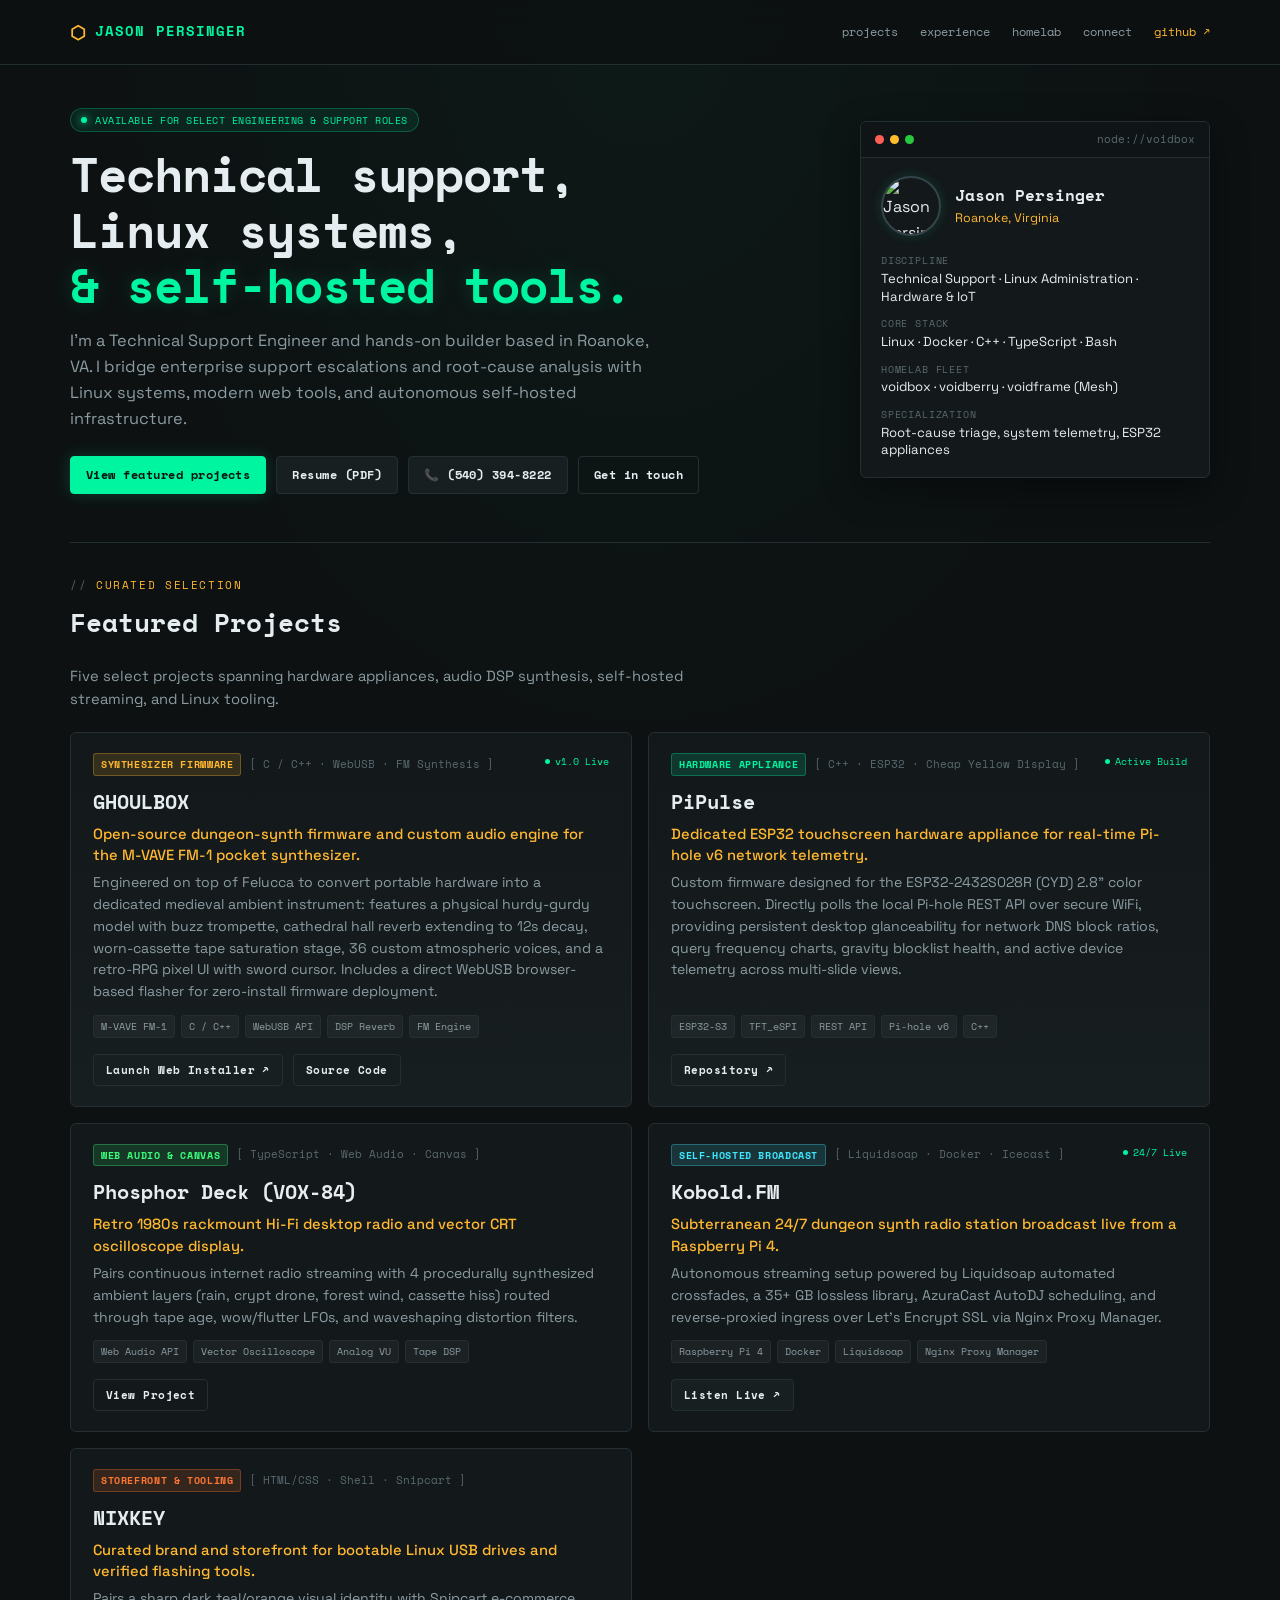
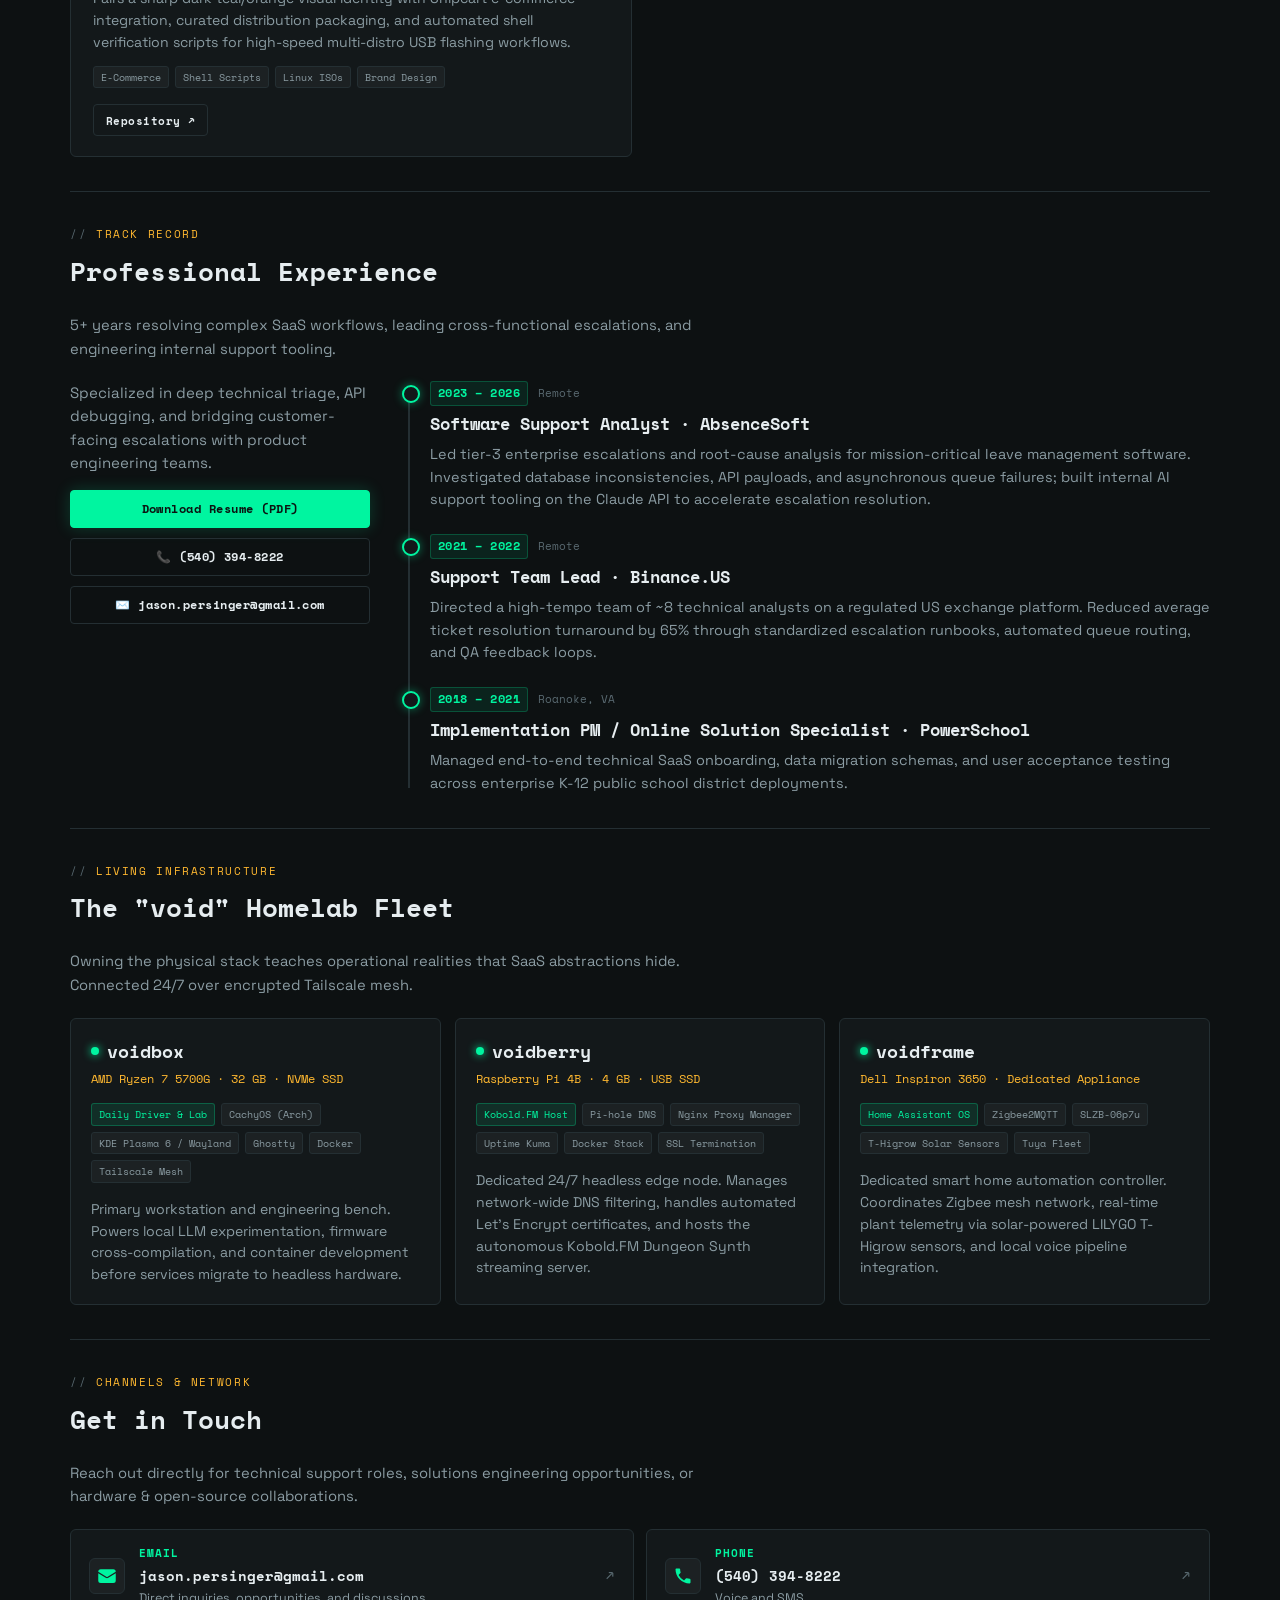
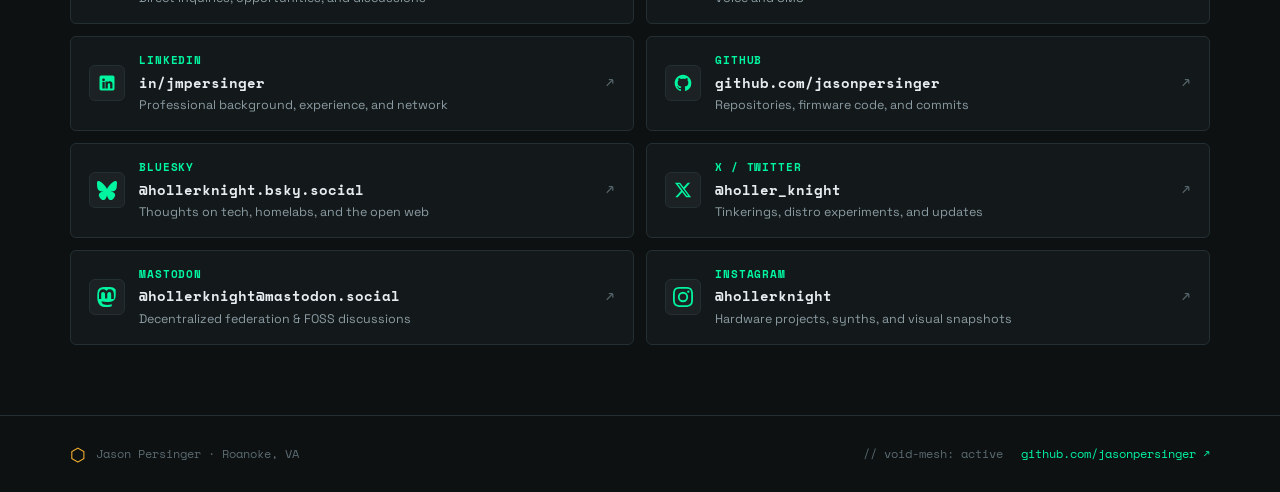
==== commit c96b2fa2: "content: add lead summaries to all projects and refine disciplines" ====
--- a/index.html
+++ b/index.html
@@ -35,13 +35,13 @@
           <span>AVAILABLE FOR SELECT ENGINEERING & SUPPORT ROLES</span>
         </div>
         <h1 id="hero-title">
-          Technical systems,<br>
-          embedded hardware,<br>
+          Technical support,<br>
+          Linux systems,<br>
           <span class="highlight">& self-hosted tools.</span>
         </h1>
         <p class="intro">
           I'm a Technical Support Engineer and hands-on builder based in Roanoke, VA. 
-          I bridge enterprise support escalations and root-cause analysis with embedded firmware, modern web tools, and autonomous self-hosted infrastructure.
+          I bridge enterprise support escalations and root-cause analysis with Linux systems, modern web tools, and autonomous self-hosted infrastructure.
         </p>
         <div class="hero-actions">
           <a class="button primary" href="#projects">View featured projects</a>
@@ -71,7 +71,7 @@
           <dl class="stats">
             <div>
               <dt>Discipline</dt>
-              <dd>Technical Support · Systems · Embedded</dd>
+              <dd>Technical Support · Linux Administration · Hardware & IoT</dd>
             </div>
             <div>
               <dt>Core Stack</dt>
@@ -83,7 +83,7 @@
             </div>
             <div>
               <dt>Specialization</dt>
-              <dd>Root-cause triage, system telemetry, ESP32 IoT</dd>
+              <dd>Root-cause triage, system telemetry, ESP32 appliances</dd>
             </div>
           </dl>
         </div>
@@ -97,7 +97,7 @@
           <p class="eyebrow">curated selection</p>
           <h2 id="featured-title">Featured Projects</h2>
         </div>
-        <p class="section-subtitle">Five select projects spanning embedded synthesizer firmware, hardware network telemetry, audio engineering, and self-hosted infrastructure.</p>
+        <p class="section-subtitle">Five select projects spanning hardware appliances, audio DSP synthesis, self-hosted streaming, and Linux tooling.</p>
       </div>
 
       <div class="project-grid">
@@ -106,7 +106,7 @@
         <article class="project-card featured-large">
           <div class="project-header">
             <div class="project-meta-strip">
-              <span class="project-badge accent-amber">Embedded DSP Firmware</span>
+              <span class="project-badge accent-amber">Synthesizer Firmware</span>
               <span class="project-tag">[ C / C++ · WebUSB · FM Synthesis ]</span>
             </div>
             <div class="project-status">v1.0 Live</div>
@@ -173,8 +173,10 @@
             </div>
           </div>
           <h3>Phosphor Deck (VOX-84)</h3>
+          <p class="project-lead">
+            Retro 1980s rackmount Hi-Fi desktop radio and vector CRT oscilloscope display.
+          </p>
           <p class="project-desc">
-            A retro 1980s rackmount Hi-Fi desktop radio and phosphor CRT oscilloscope display. 
             Pairs continuous internet radio streaming with 4 procedurally synthesized ambient layers 
             (rain, crypt drone, forest wind, cassette hiss) routed through tape age, wow/flutter LFOs, and waveshaping distortion filters.
           </p>
@@ -199,9 +201,11 @@
             <div class="project-status">24/7 Live</div>
           </div>
           <h3>Kobold.FM</h3>
+          <p class="project-lead">
+            Subterranean 24/7 dungeon synth radio station broadcast live from a Raspberry Pi 4.
+          </p>
           <p class="project-desc">
-            Autonomous 24/7 subterranean dungeon synth radio station broadcast from a Raspberry Pi 4 (<code class="inline-code">voidberry</code>). 
-            Features Liquidsoap automated crossfades, a 35+ GB lossless library, AzuraCast AutoDJ scheduling, 
+            Autonomous streaming setup powered by Liquidsoap automated crossfades, a 35+ GB lossless library, AzuraCast AutoDJ scheduling, 
             and reverse-proxied ingress over Let's Encrypt SSL via Nginx Proxy Manager.
           </p>
           <div class="project-tech-pills">
@@ -224,8 +228,10 @@
             </div>
           </div>
           <h3>NIXKEY</h3>
+          <p class="project-lead">
+            Curated brand and storefront for bootable Linux USB drives and verified flashing tools.
+          </p>
           <p class="project-desc">
-            Premium brand and digital storefront for bootable Linux USB drives. 
             Pairs a sharp dark teal/orange visual identity with Snipcart e-commerce integration, 
             curated distribution packaging, and automated shell verification scripts for high-speed multi-distro USB flashing workflows.
           </p>
--- a/styles.css
+++ b/styles.css
@@ -112,15 +112,15 @@
   display: inline-flex;
   align-items: center;
   gap: 8px;
-  padding: 4px 12px;
+  padding: 3px 10px;
   border-radius: 999px;
   background: rgba(0, 245, 160, 0.08);
   border: 1px solid rgba(0, 245, 160, 0.25);
   font-family: var(--font-mono);
-  font-size: 0.68rem;
+  font-size: 0.65rem;
   letter-spacing: 0.05em;
   color: var(--accent-emerald);
-  margin-bottom: 20px;
+  margin-bottom: 14px;
 }
 
 .status-dot {
@@ -139,21 +139,20 @@
 
 /* ── HERO SECTION ── */
 .hero {
-  min-height: calc(90vh - 64px);
   display: grid;
-  grid-template-columns: minmax(0, 1.25fr) 360px;
-  align-items: center;
-  gap: 56px;
-  padding: 64px 0 72px;
+  grid-template-columns: minmax(0, 1.25fr) 350px;
+  align-items: center;
+  gap: 40px;
+  padding: 40px 0 48px;
 }
 
 .eyebrow {
   font-family: var(--font-mono);
-  font-size: 0.72rem;
+  font-size: 0.68rem;
   letter-spacing: 0.15em;
   text-transform: uppercase;
   color: var(--accent-amber);
-  margin-bottom: 8px;
+  margin-bottom: 6px;
 }
 .eyebrow::before {
   content: '// ';
@@ -162,12 +161,12 @@
 
 h1 {
   font-family: var(--font-mono);
-  font-size: clamp(2rem, 4.2vw, 3.4rem);
+  font-size: clamp(1.85rem, 3.8vw, 3rem);
   font-weight: 700;
   line-height: 1.15;
   letter-spacing: -0.02em;
   color: var(--text-main);
-  margin-bottom: 24px;
+  margin-bottom: 16px;
 }
 
 h1 .highlight {
@@ -176,17 +175,17 @@
 }
 
 .intro {
-  max-width: 620px;
-  font-size: 1.08rem;
-  line-height: 1.7;
+  max-width: 600px;
+  font-size: 1.02rem;
+  line-height: 1.6;
   color: var(--text-muted);
 }
 
 .hero-actions {
   display: flex;
-  gap: 14px;
+  gap: 10px;
   flex-wrap: wrap;
-  margin-top: 36px;
+  margin-top: 24px;
 }
 
 /* ── BUTTONS ── */
@@ -195,11 +194,11 @@
   align-items: center;
   justify-content: center;
   gap: 8px;
-  min-height: 42px;
-  padding: 0 18px;
+  min-height: 38px;
+  padding: 0 15px;
   border-radius: 4px;
   font-family: var(--font-mono);
-  font-size: 0.76rem;
+  font-size: 0.74rem;
   font-weight: 700;
   letter-spacing: 0.04em;
   cursor: pointer;
@@ -277,19 +276,19 @@
 }
 
 .profile-card-body {
-  padding: 24px;
+  padding: 18px 20px;
 }
 
 .profile-header {
   display: flex;
   align-items: center;
-  gap: 16px;
-  margin-bottom: 22px;
+  gap: 14px;
+  margin-bottom: 16px;
 }
 
 .avatar {
-  width: 68px;
-  height: 68px;
+  width: 60px;
+  height: 60px;
   border-radius: 50%;
   border: 2px solid var(--border-glow);
   box-shadow: 0 0 12px rgba(0, 245, 160, 0.15);
@@ -298,72 +297,72 @@
 .profile-name {
   font-family: var(--font-mono);
   font-weight: 700;
-  font-size: 1.05rem;
+  font-size: 1rem;
   color: var(--text-main);
 }
 
 .profile-meta {
-  font-size: 0.8rem;
+  font-size: 0.78rem;
   color: var(--accent-amber);
 }
 
 .stats {
   margin: 0;
   display: grid;
-  gap: 14px;
+  gap: 10px;
 }
 
 .stats dt {
   font-family: var(--font-mono);
-  font-size: 0.68rem;
+  font-size: 0.65rem;
   text-transform: uppercase;
   letter-spacing: 0.08em;
   color: var(--text-dim);
 }
 
 .stats dd {
-  margin: 2px 0 0;
-  font-size: 0.85rem;
-  color: var(--text-main);
-  line-height: 1.4;
+  margin: 1px 0 0;
+  font-size: 0.82rem;
+  color: var(--text-main);
+  line-height: 1.35;
 }
 
 /* ── SECTION HEADER ── */
 .section {
-  padding: 80px 0;
+  padding: 34px 0;
   border-top: 1px solid var(--border-subtle);
 }
 
 .section-heading {
-  margin-bottom: 40px;
+  margin-bottom: 20px;
 }
 
 .section-heading h2 {
   font-family: var(--font-mono);
-  font-size: 1.85rem;
+  font-size: 1.65rem;
   font-weight: 700;
   color: var(--text-main);
 }
 
 .section-subtitle {
-  max-width: 680px;
-  color: var(--text-muted);
-  font-size: 0.98rem;
-  margin-top: 8px;
+  max-width: 660px;
+  color: var(--text-muted);
+  font-size: 0.92rem;
+  margin-top: 6px;
 }
 
 /* ── FEATURED PROJECTS GRID ── */
 .project-grid {
   display: grid;
   grid-template-columns: repeat(2, 1fr);
-  gap: 24px;
+  gap: 16px;
 }
 
 .project-card {
   background: var(--bg-surface);
   border: 1px solid var(--border-subtle);
   border-radius: 6px;
-  padding: 30px;
+  padding: 20px 22px;
   display: flex;
   flex-direction: column;
   transition: all 0.2s ease;
@@ -386,22 +385,22 @@
   display: flex;
   align-items: flex-start;
   justify-content: space-between;
-  gap: 12px;
-  margin-bottom: 16px;
+  gap: 10px;
+  margin-bottom: 10px;
 }
 
 .project-meta-strip {
   display: flex;
   flex-wrap: wrap;
-  gap: 10px;
+  gap: 8px;
   align-items: center;
 }
 
 .project-badge {
   font-family: var(--font-mono);
-  font-size: 0.68rem;
-  font-weight: 700;
-  padding: 3px 9px;
+  font-size: 0.65rem;
+  font-weight: 700;
+  padding: 2px 7px;
   border-radius: 3px;
   text-transform: uppercase;
   letter-spacing: 0.06em;
@@ -439,17 +438,17 @@
 
 .project-tag {
   font-family: var(--font-mono);
-  font-size: 0.72rem;
+  font-size: 0.68rem;
   color: var(--text-dim);
 }
 
 .project-status {
   font-family: var(--font-mono);
-  font-size: 0.68rem;
-  color: var(--accent-emerald);
-  display: flex;
-  align-items: center;
-  gap: 6px;
+  font-size: 0.65rem;
+  color: var(--accent-emerald);
+  display: flex;
+  align-items: center;
+  gap: 5px;
 }
 .project-status::before {
   content: '';
@@ -461,25 +460,25 @@
 
 .project-card h3 {
   font-family: var(--font-mono);
-  font-size: 1.45rem;
-  font-weight: 700;
-  color: var(--text-main);
-  margin-bottom: 12px;
+  font-size: 1.25rem;
+  font-weight: 700;
+  color: var(--text-main);
+  margin-bottom: 6px;
 }
 
 .project-lead {
-  font-size: 1rem;
+  font-size: 0.92rem;
   font-weight: 500;
   color: var(--accent-amber);
+  margin-bottom: 6px;
+  line-height: 1.45;
+}
+
+.project-desc {
+  font-size: 0.88rem;
+  color: var(--text-muted);
+  line-height: 1.55;
   margin-bottom: 12px;
-  line-height: 1.5;
-}
-
-.project-desc {
-  font-size: 0.92rem;
-  color: var(--text-muted);
-  line-height: 1.6;
-  margin-bottom: 20px;
   flex-grow: 1;
 }
 
@@ -495,30 +494,30 @@
 .project-tech-pills {
   display: flex;
   flex-wrap: wrap;
-  gap: 8px;
-  margin-bottom: 24px;
+  gap: 6px;
+  margin-bottom: 16px;
 }
 
 .project-tech-pills span {
   font-family: var(--font-mono);
-  font-size: 0.68rem;
+  font-size: 0.65rem;
   color: var(--text-muted);
   background: rgba(255, 255, 255, 0.04);
   border: 1px solid var(--border-subtle);
-  padding: 2px 8px;
+  padding: 2px 7px;
   border-radius: 3px;
 }
 
 .project-links {
   display: flex;
-  gap: 12px;
+  gap: 10px;
   flex-wrap: wrap;
 }
 
 .action-btn {
-  font-size: 0.72rem;
-  min-height: 36px;
-  padding: 0 14px;
+  font-size: 0.7rem;
+  min-height: 32px;
+  padding: 0 12px;
 }
 .action-btn.secondary {
   background: transparent;
@@ -528,27 +527,27 @@
 /* ── EXPERIENCE SECTION ── */
 .experience-layout {
   display: grid;
-  grid-template-columns: 320px minmax(0, 1fr);
-  gap: 48px;
+  grid-template-columns: 300px minmax(0, 1fr);
+  gap: 32px;
   align-items: start;
 }
 
 .experience-lede {
-  font-size: 0.98rem;
-  color: var(--text-muted);
-  line-height: 1.6;
-  margin-bottom: 24px;
+  font-size: 0.94rem;
+  color: var(--text-muted);
+  line-height: 1.55;
+  margin-bottom: 16px;
 }
 
 .experience-cta {
   display: flex;
   flex-direction: column;
-  gap: 12px;
+  gap: 10px;
 }
 
 .timeline {
   list-style: none;
-  padding: 0 0 0 32px;
+  padding: 0 0 0 28px;
   margin: 0;
   position: relative;
 }
@@ -565,7 +564,7 @@
 
 .timeline-item {
   position: relative;
-  margin-bottom: 36px;
+  margin-bottom: 24px;
 }
 .timeline-item:last-child {
   margin-bottom: 0;
@@ -574,7 +573,7 @@
 .timeline-item::before {
   content: '';
   position: absolute;
-  left: -32px;
+  left: -28px;
   top: 4px;
   width: 14px;
   height: 14px;
@@ -588,38 +587,38 @@
   display: flex;
   align-items: center;
   gap: 10px;
-  margin-bottom: 6px;
+  margin-bottom: 4px;
   font-family: var(--font-mono);
 }
 
 .timeline-dates {
-  font-size: 0.76rem;
+  font-size: 0.72rem;
   font-weight: 700;
   color: var(--accent-emerald);
   background: rgba(0, 245, 160, 0.08);
   border: 1px solid rgba(0, 245, 160, 0.22);
-  padding: 2px 8px;
+  padding: 2px 7px;
   border-radius: 3px;
   letter-spacing: 0.04em;
 }
 
 .timeline-loc {
-  font-size: 0.72rem;
+  font-size: 0.7rem;
   color: var(--text-dim);
 }
 
 .timeline-content h3 {
   font-family: var(--font-mono);
-  font-size: 1.12rem;
-  color: var(--text-main);
-  margin-top: 6px;
-  margin-bottom: 8px;
+  font-size: 1.08rem;
+  color: var(--text-main);
+  margin-top: 4px;
+  margin-bottom: 6px;
 }
 
 .timeline-content p {
-  font-size: 0.93rem;
-  color: var(--text-muted);
-  line-height: 1.65;
+  font-size: 0.9rem;
+  color: var(--text-muted);
+  line-height: 1.55;
   margin: 0;
 }
 
@@ -627,14 +626,14 @@
 .homelab-grid {
   display: grid;
   grid-template-columns: repeat(3, 1fr);
-  gap: 20px;
+  gap: 14px;
 }
 
 .node-card {
   background: var(--bg-surface);
   border: 1px solid var(--border-subtle);
   border-radius: 6px;
-  padding: 24px;
+  padding: 18px 20px;
   display: flex;
   flex-direction: column;
 }
@@ -708,14 +707,14 @@
 .social-grid {
   display: grid;
   grid-template-columns: repeat(2, 1fr);
-  gap: 18px;
+  gap: 12px;
 }
 
 .social-card {
   display: flex;
   align-items: center;
-  gap: 18px;
-  padding: 22px 24px;
+  gap: 14px;
+  padding: 14px 18px;
   background: var(--bg-surface);
   border: 1px solid var(--border-subtle);
   border-radius: 6px;
@@ -734,8 +733,8 @@
   display: flex;
   align-items: center;
   justify-content: center;
-  width: 42px;
-  height: 42px;
+  width: 36px;
+  height: 36px;
   border-radius: 6px;
   background: rgba(255, 255, 255, 0.04);
   border: 1px solid var(--border-subtle);
@@ -758,14 +757,14 @@
 .social-card-body {
   display: flex;
   flex-direction: column;
-  gap: 3px;
+  gap: 2px;
   flex-grow: 1;
   min-width: 0;
 }
 
 .social-platform {
   font-family: var(--font-mono);
-  font-size: 0.74rem;
+  font-size: 0.7rem;
   font-weight: 700;
   text-transform: uppercase;
   letter-spacing: 0.08em;
@@ -774,7 +773,7 @@
 
 .social-handle {
   font-family: var(--font-mono);
-  font-size: 0.95rem;
+  font-size: 0.9rem;
   font-weight: 700;
   color: var(--text-main);
   white-space: nowrap;
@@ -783,13 +782,13 @@
 }
 
 .social-desc {
-  font-size: 0.82rem;
+  font-size: 0.78rem;
   color: var(--text-muted);
 }
 
 .social-arrow {
   font-family: var(--font-mono);
-  font-size: 1.1rem;
+  font-size: 1rem;
   color: var(--text-dim);
   transition: transform 0.15s ease, color 0.15s ease;
 }
@@ -801,8 +800,8 @@
 /* ── FOOTER ── */
 .site-footer {
   border-top: 1px solid var(--border-subtle);
-  padding: 36px 0;
-  margin-top: 60px;
+  padding: 24px 0;
+  margin-top: 36px;
 }
 
 .footer-inner {
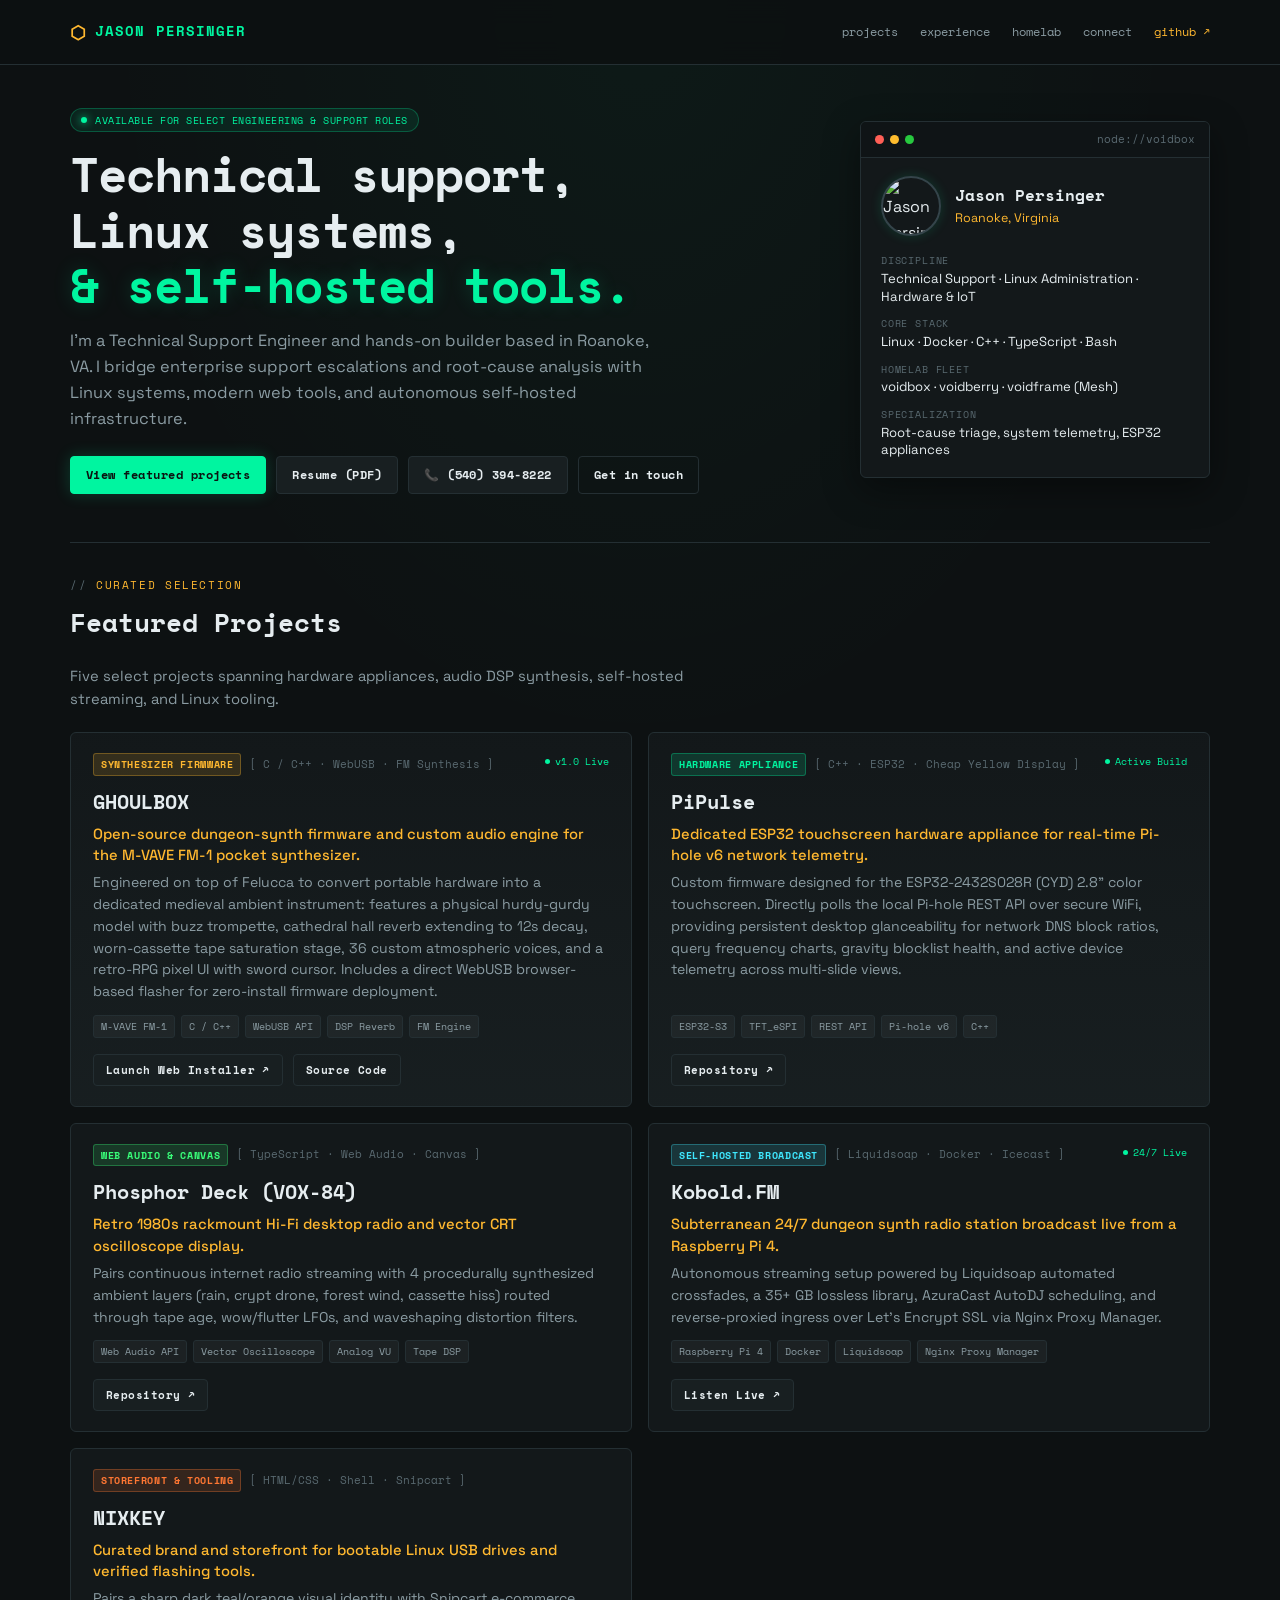
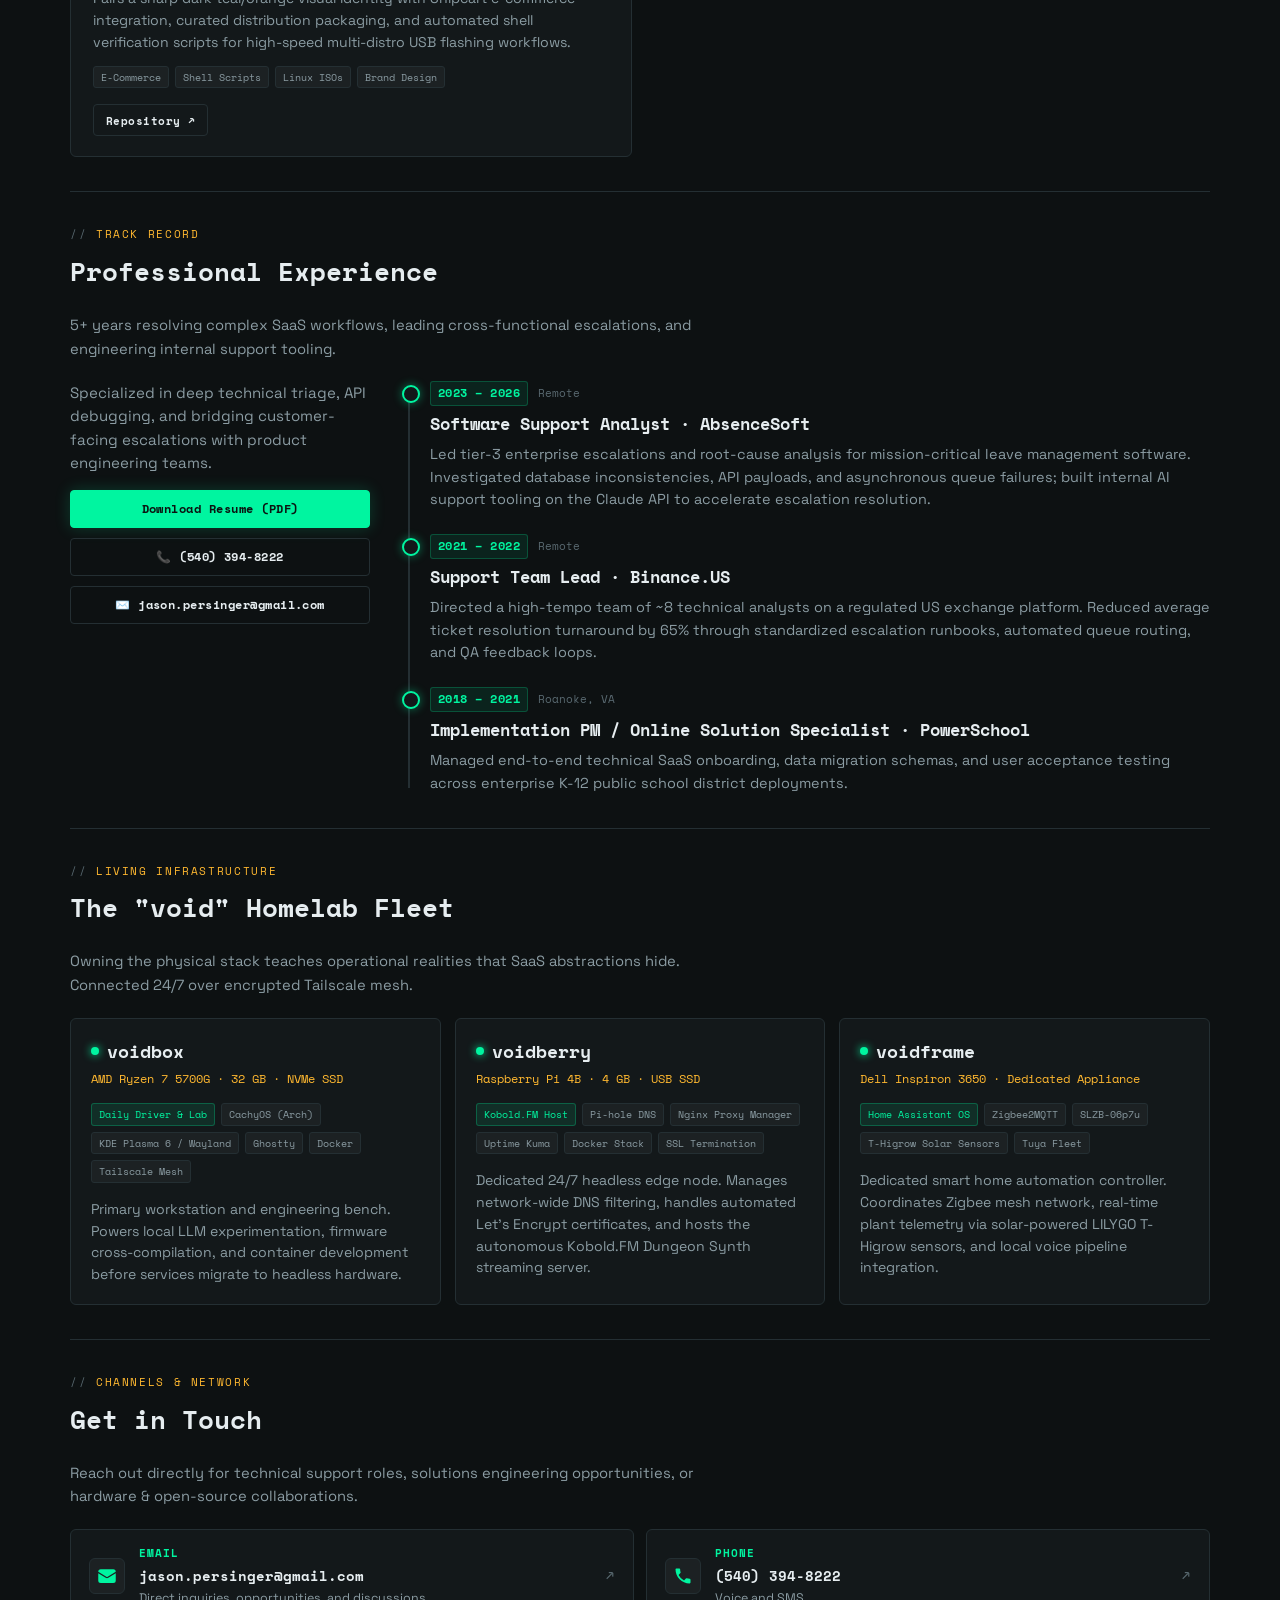
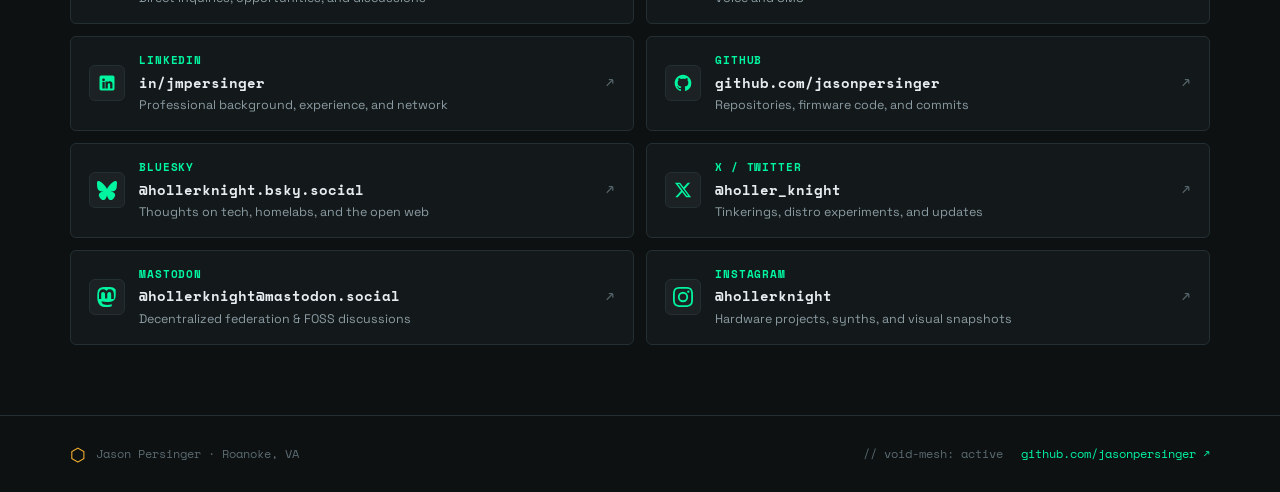
==== commit 6927a25a: "feat: link Phosphor Deck to new repository jasonpersinger/phosphor-deck" ====
--- a/index.html
+++ b/index.html
@@ -187,7 +187,7 @@
             <span>Tape DSP</span>
           </div>
           <div class="project-links">
-            <a class="button action-btn secondary" href="https://github.com/jasonpersinger" target="_blank" rel="noopener noreferrer">View Project</a>
+            <a class="button action-btn" href="https://github.com/jasonpersinger/phosphor-deck" target="_blank" rel="noopener noreferrer">Repository ↗</a>
           </div>
         </article>
 
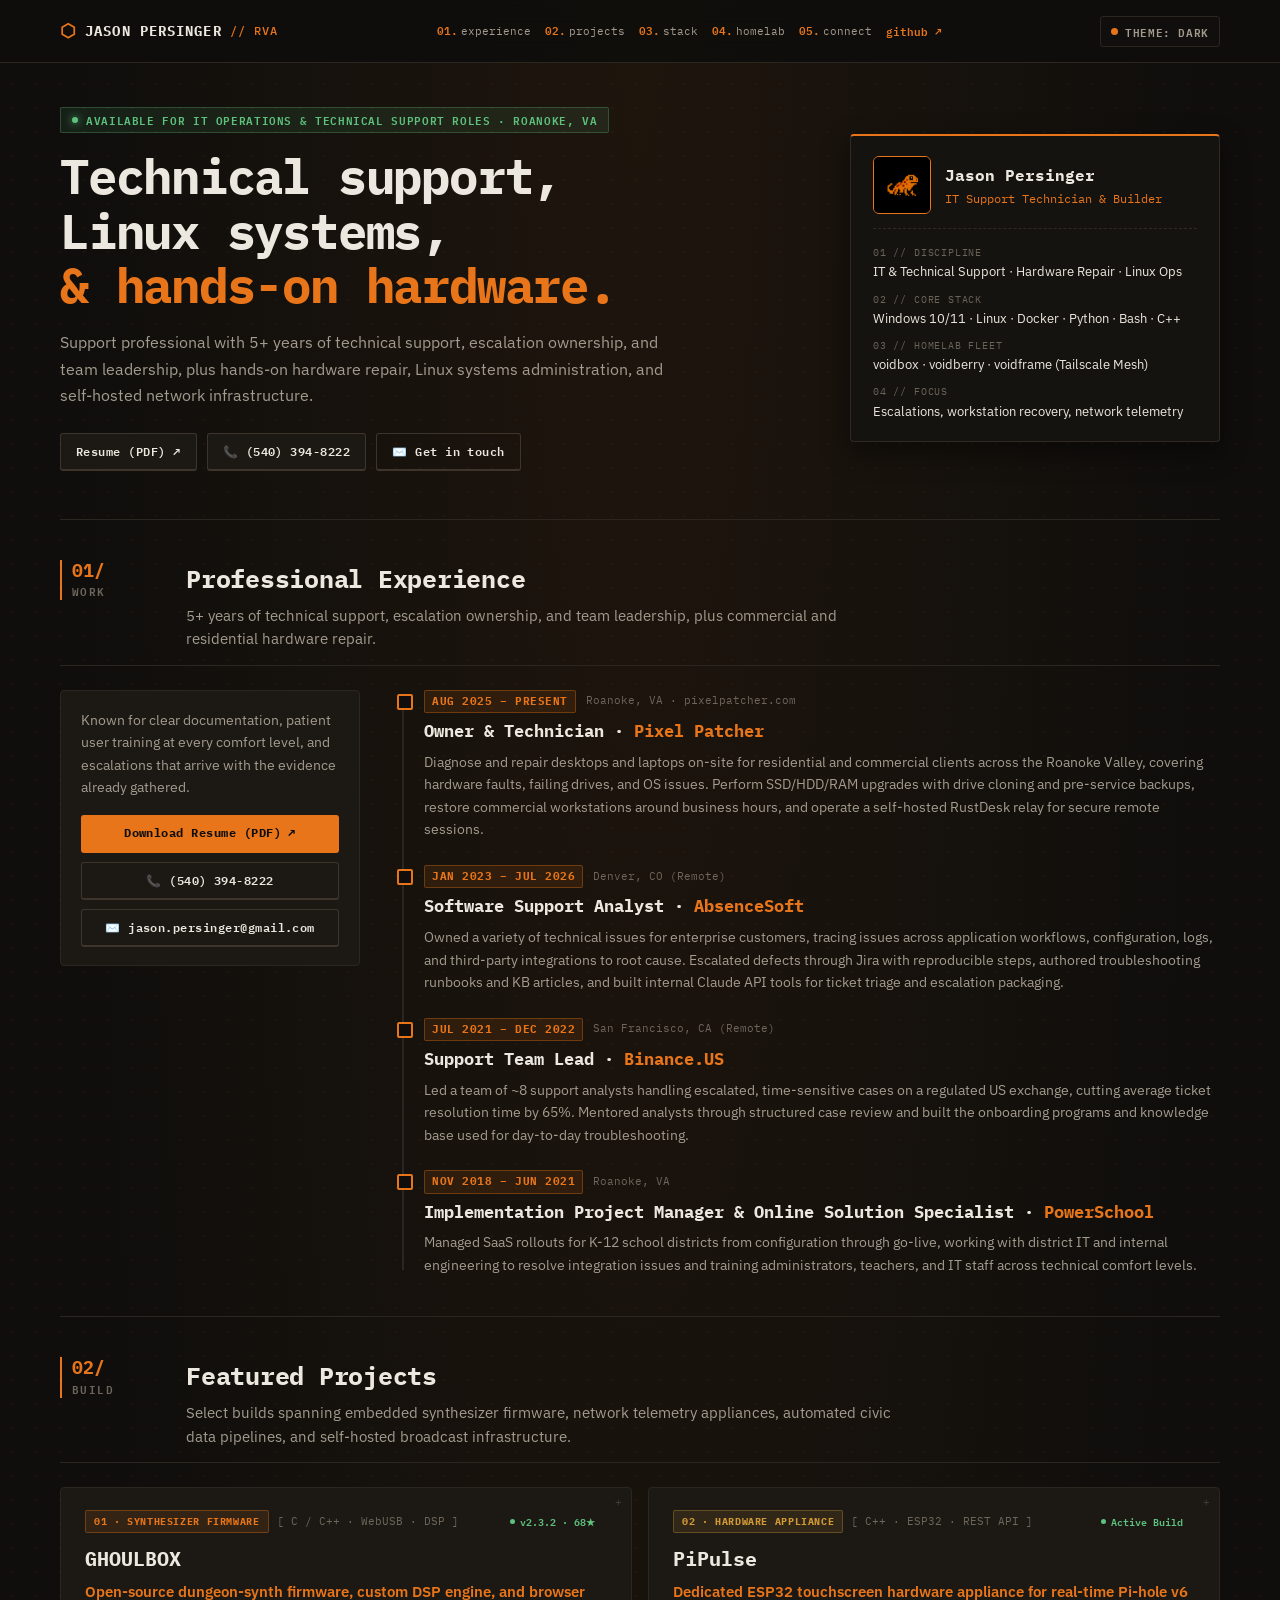
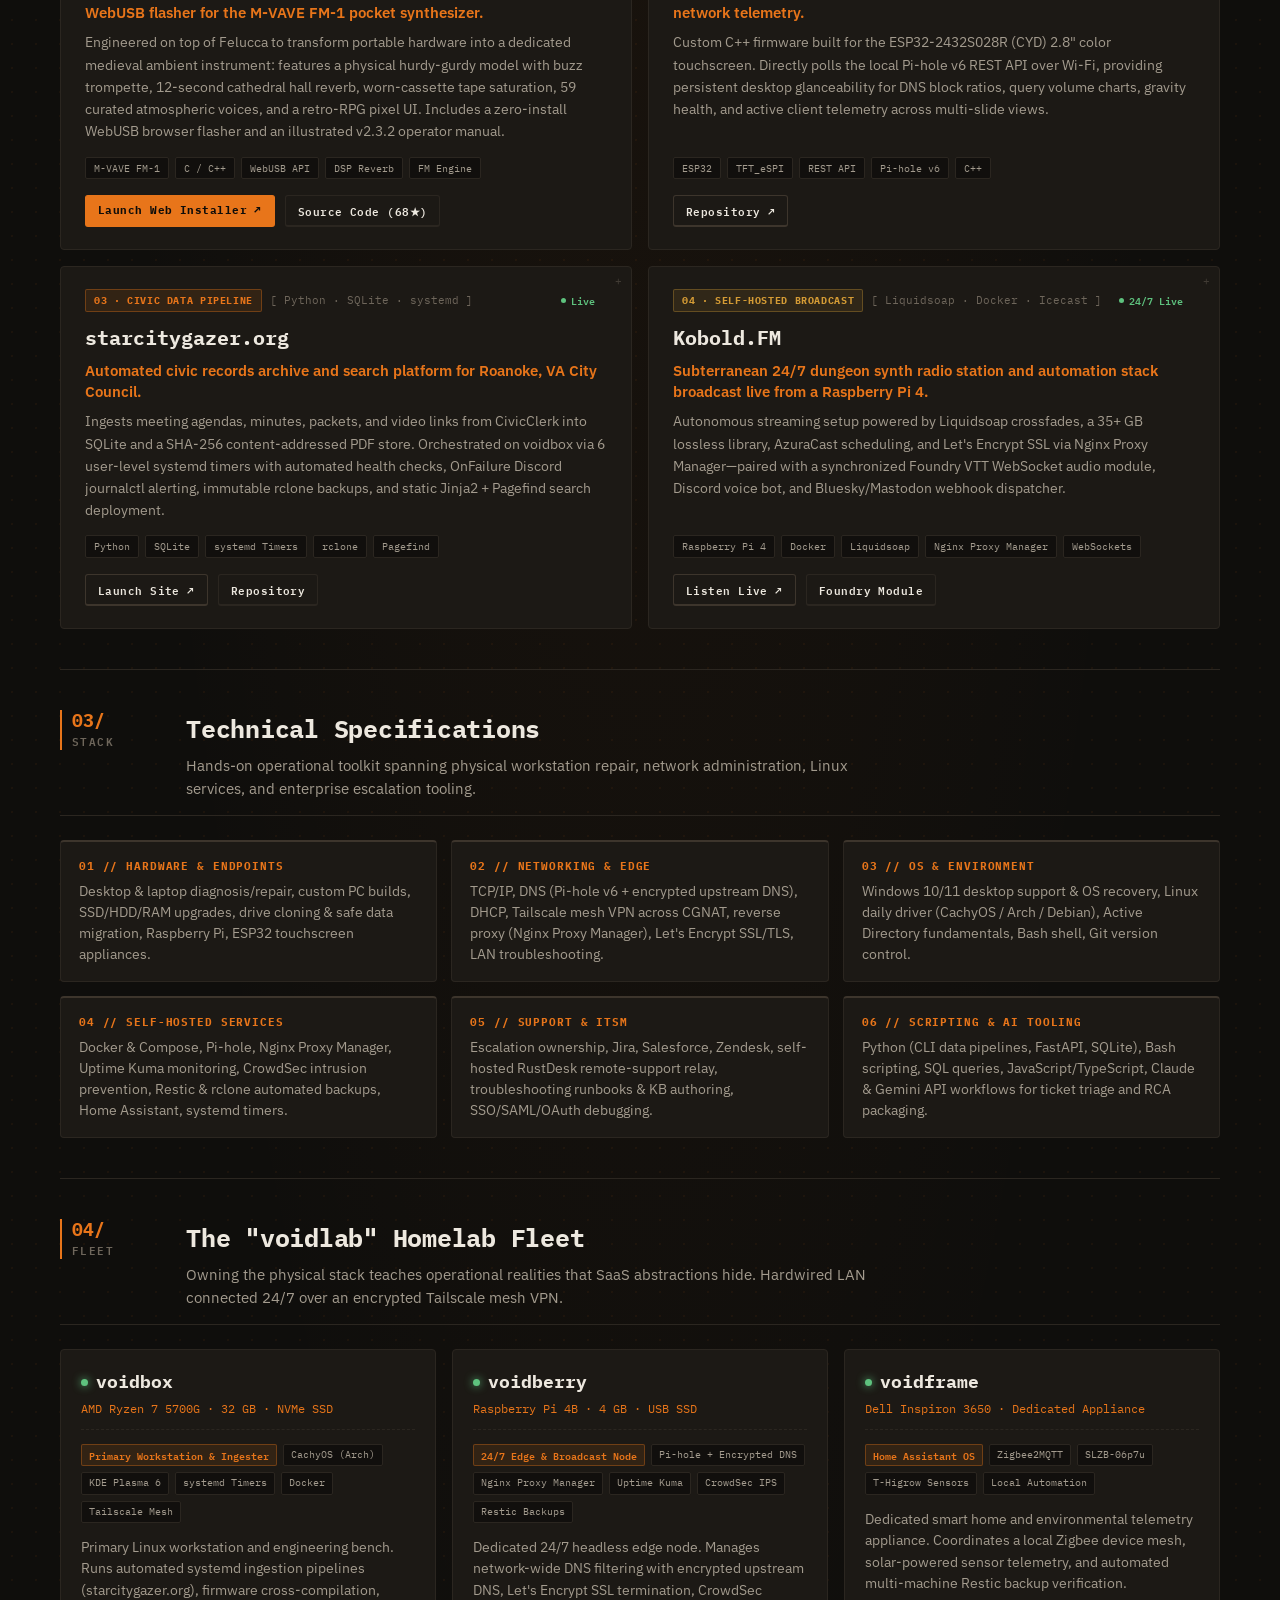
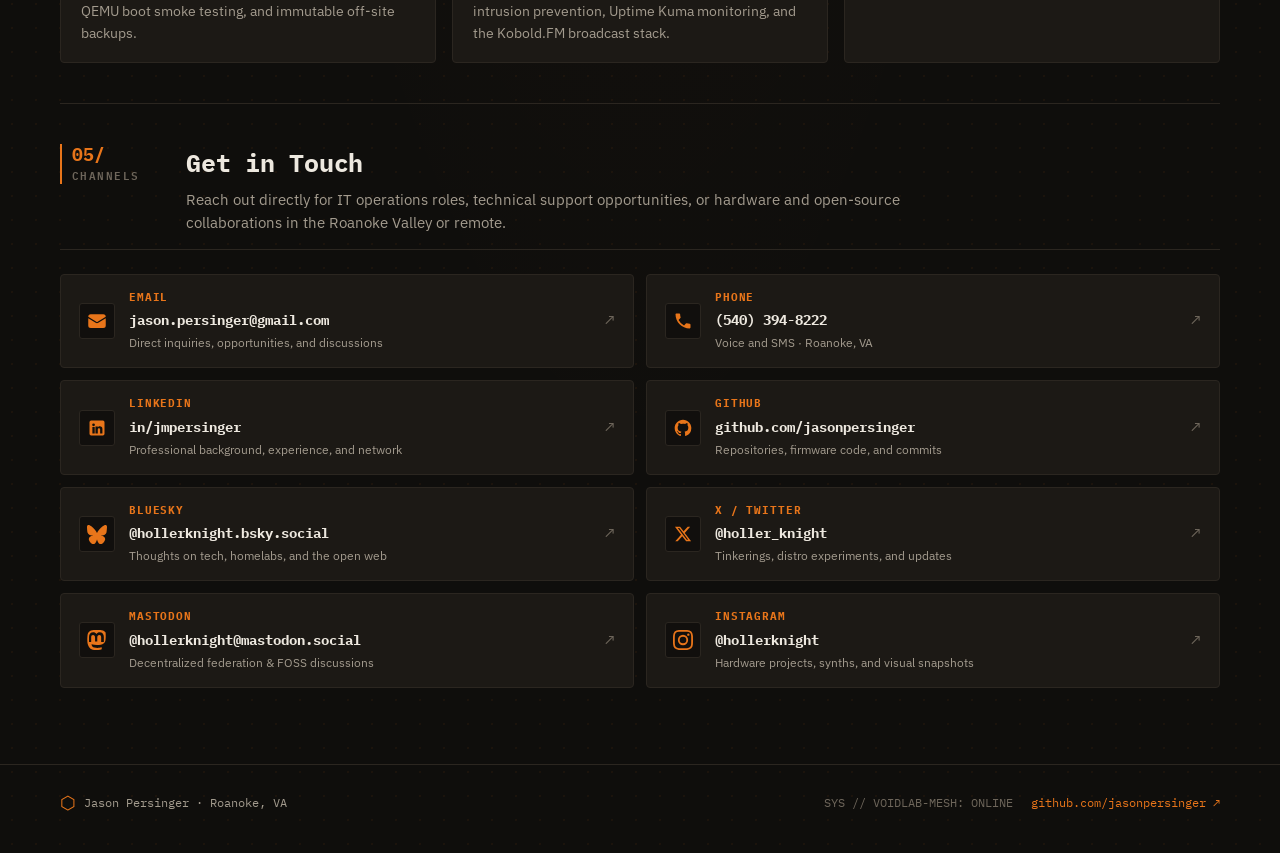
==== commit 8ee0eac0: "Revamp portfolio in Salamander theme, reorder experience first, add starcitygazer.org, update IT res" ====
--- a/index.html
+++ b/index.html
@@ -1,28 +1,38 @@
 <!DOCTYPE html>
-<html lang="en">
+<html lang="en" data-theme="salamander">
 <head>
   <meta charset="UTF-8">
   <meta name="viewport" content="width=device-width, initial-scale=1.0">
-  <meta name="description" content="Jason Persinger — Technical Support Engineer and builder of embedded DSP hardware, self-hosted streaming stacks, and modern web tools.">
-  <title>Jason Persinger | Technical Support Engineer & Builder</title>
+  <meta name="description" content="Jason Persinger — IT & Technical Support Professional, hardware diagnostician, and builder of Linux systems, ESP32 telemetry appliances, and self-hosted infrastructure in Roanoke, VA.">
+  <title>Jason Persinger | IT & Technical Support · Systems & Hardware</title>
+  <link rel="icon" type="image/png" href="salamander-transparent.png">
   <link rel="preconnect" href="https://fonts.googleapis.com">
   <link rel="preconnect" href="https://fonts.gstatic.com" crossorigin>
-  <link href="https://fonts.googleapis.com/css2?family=JetBrains+Mono:wght@400;500;700&family=Space+Grotesk:wght@400;500;600;700&family=Space+Mono:ital,wght@0,400;0,700;1,400&display=swap" rel="stylesheet">
+  <link href="https://fonts.googleapis.com/css2?family=IBM+Plex+Mono:ital,wght@0,400;0,500;0,600;0,700;1,400&family=IBM+Plex+Sans:wght@400;500;600;700&display=swap" rel="stylesheet">
   <link rel="stylesheet" href="styles.css">
 </head>
 <body>
   <header class="site-header">
     <nav class="nav" aria-label="Primary">
       <a class="brand" href="/">
-        <span class="brand-glyph">⬡</span> JASON PERSINGER
+        <span class="brand-glyph">⬡</span>
+        <span class="brand-text">JASON PERSINGER</span>
+        <span class="brand-sub">// RVA</span>
       </a>
+
       <div class="nav-links">
-        <a href="#projects">projects</a>
-        <a href="#experience">experience</a>
-        <a href="#homelab">homelab</a>
-        <a href="#connect">connect</a>
+        <a href="#experience"><span class="nav-idx">01.</span>experience</a>
+        <a href="#projects"><span class="nav-idx">02.</span>projects</a>
+        <a href="#stack"><span class="nav-idx">03.</span>stack</a>
+        <a href="#homelab"><span class="nav-idx">04.</span>homelab</a>
+        <a href="#connect"><span class="nav-idx">05.</span>connect</a>
         <a href="https://github.com/jasonpersinger" target="_blank" rel="noopener noreferrer" class="nav-external">github ↗</a>
       </div>
+
+      <button type="button" class="theme-toggle" id="theme-toggle" aria-label="Toggle dark and light theme">
+        <span class="theme-toggle-dot"></span>
+        <span id="theme-toggle-label">THEME: DARK</span>
+      </button>
     </nav>
   </header>
 
@@ -32,94 +42,168 @@
       <div class="hero-copy">
         <div class="status-pill">
           <span class="status-dot"></span>
-          <span>AVAILABLE FOR SELECT ENGINEERING & SUPPORT ROLES</span>
+          <span>AVAILABLE FOR IT OPERATIONS &amp; TECHNICAL SUPPORT ROLES · ROANOKE, VA</span>
         </div>
         <h1 id="hero-title">
           Technical support,<br>
           Linux systems,<br>
-          <span class="highlight">& self-hosted tools.</span>
+          <span class="highlight">&amp; hands-on hardware.</span>
         </h1>
         <p class="intro">
-          I'm a Technical Support Engineer and hands-on builder based in Roanoke, VA. 
-          I bridge enterprise support escalations and root-cause analysis with Linux systems, modern web tools, and autonomous self-hosted infrastructure.
+          Support professional with 5+ years of technical support, escalation ownership, and team leadership, plus hands-on hardware repair, Linux systems administration, and self-hosted network infrastructure.
         </p>
         <div class="hero-actions">
-          <a class="button primary" href="#projects">View featured projects</a>
-          <a class="button" href="/PersingerJasonResume.pdf" target="_blank" rel="noopener noreferrer">Resume (PDF)</a>
+          <a class="button" href="/PersingerJasonResume.pdf" target="_blank" rel="noopener noreferrer">Resume (PDF) ↗</a>
           <a class="button" href="tel:+15403948222">📞 (540) 394-8222</a>
-          <a class="button outline" href="mailto:jason.persinger@gmail.com">Get in touch</a>
-        </div>
-      </div>
-
-      <aside class="profile-card" aria-label="Profile summary">
-        <div class="profile-card-header">
-          <div class="window-controls">
-            <span class="win-btn close"></span>
-            <span class="win-btn min"></span>
-            <span class="win-btn max"></span>
-          </div>
-          <span class="terminal-title">node://voidbox</span>
-        </div>
+          <a class="button outline" href="mailto:jason.persinger@gmail.com">✉️ Get in touch</a>
+        </div>
+      </div>
+
+      <aside class="profile-card" aria-label="System & operator summary">
         <div class="profile-card-body">
           <div class="profile-header">
-            <img class="avatar" src="https://avatars.githubusercontent.com/u/22330057?v=4" alt="Jason Persinger GitHub avatar">
+            <img class="avatar" src="salamander-avatar.png" alt="Jason Persinger Salamander emblem">
             <div>
               <div class="profile-name">Jason Persinger</div>
-              <div class="profile-meta">Roanoke, Virginia</div>
+              <div class="profile-meta">IT Support Technician &amp; Builder</div>
             </div>
           </div>
           <dl class="stats">
             <div>
-              <dt>Discipline</dt>
-              <dd>Technical Support · Linux Administration · Hardware & IoT</dd>
+              <dt>01 // Discipline</dt>
+              <dd>IT &amp; Technical Support · Hardware Repair · Linux Ops</dd>
             </div>
             <div>
-              <dt>Core Stack</dt>
-              <dd>Linux · Docker · C++ · TypeScript · Bash</dd>
+              <dt>02 // Core Stack</dt>
+              <dd>Windows 10/11 · Linux · Docker · Python · Bash · C++</dd>
             </div>
             <div>
-              <dt>Homelab Fleet</dt>
-              <dd>voidbox · voidberry · voidframe (Mesh)</dd>
+              <dt>03 // Homelab Fleet</dt>
+              <dd>voidbox · voidberry · voidframe (Tailscale Mesh)</dd>
             </div>
             <div>
-              <dt>Specialization</dt>
-              <dd>Root-cause triage, system telemetry, ESP32 appliances</dd>
+              <dt>04 // Focus</dt>
+              <dd>Escalations, workstation recovery, network telemetry</dd>
             </div>
           </dl>
         </div>
       </aside>
     </section>
 
-    <!-- SELECT FEATURED PROJECTS -->
+    <!-- 01 / PROFESSIONAL EXPERIENCE -->
+    <section class="section" id="experience" aria-labelledby="experience-title">
+      <div class="section-heading">
+        <div class="section-index">
+          <span class="sec-num">01/</span>
+          <span class="sec-tag">WORK</span>
+        </div>
+        <div class="section-title-group">
+          <h2 id="experience-title">Professional Experience</h2>
+          <p class="section-subtitle">5+ years of technical support, escalation ownership, and team leadership, plus commercial and residential hardware repair.</p>
+        </div>
+      </div>
+
+      <div class="experience-layout">
+        <div class="experience-sidebar">
+          <p class="experience-lede">
+            Known for clear documentation, patient user training at every comfort level, and escalations that arrive with the evidence already gathered.
+          </p>
+          <div class="experience-cta">
+            <a class="button primary full-width" href="/PersingerJasonResume.pdf" target="_blank" rel="noopener noreferrer">Download Resume (PDF) ↗</a>
+            <a class="button full-width" href="tel:+15403948222">📞 (540) 394-8222</a>
+            <a class="button full-width" href="mailto:jason.persinger@gmail.com">✉️ jason.persinger@gmail.com</a>
+          </div>
+        </div>
+
+        <ol class="timeline">
+          <li class="timeline-item">
+            <div class="timeline-meta">
+              <span class="timeline-dates">AUG 2025 – PRESENT</span>
+              <span class="timeline-loc">Roanoke, VA · pixelpatcher.com</span>
+            </div>
+            <div class="timeline-content">
+              <h3>Owner &amp; Technician · <span class="company-accent">Pixel Patcher</span></h3>
+              <p>
+                Diagnose and repair desktops and laptops on-site for residential and commercial clients across the Roanoke Valley, covering hardware faults, failing drives, and OS issues. 
+                Perform SSD/HDD/RAM upgrades with drive cloning and pre-service backups, restore commercial workstations around business hours, and operate a self-hosted RustDesk relay for secure remote sessions.
+              </p>
+            </div>
+          </li>
+
+          <li class="timeline-item">
+            <div class="timeline-meta">
+              <span class="timeline-dates">JAN 2023 – JUL 2026</span>
+              <span class="timeline-loc">Denver, CO (Remote)</span>
+            </div>
+            <div class="timeline-content">
+              <h3>Software Support Analyst · <span class="company-accent">AbsenceSoft</span></h3>
+              <p>
+                Owned a variety of technical issues for enterprise customers, tracing issues across application workflows, configuration, logs, and third-party integrations to root cause. 
+                Escalated defects through Jira with reproducible steps, authored troubleshooting runbooks and KB articles, and built internal Claude API tools for ticket triage and escalation packaging.
+              </p>
+            </div>
+          </li>
+
+          <li class="timeline-item">
+            <div class="timeline-meta">
+              <span class="timeline-dates">JUL 2021 – DEC 2022</span>
+              <span class="timeline-loc">San Francisco, CA (Remote)</span>
+            </div>
+            <div class="timeline-content">
+              <h3>Support Team Lead · <span class="company-accent">Binance.US</span></h3>
+              <p>
+                Led a team of ~8 support analysts handling escalated, time-sensitive cases on a regulated US exchange, cutting average ticket resolution time by 65%. 
+                Mentored analysts through structured case review and built the onboarding programs and knowledge base used for day-to-day troubleshooting.
+              </p>
+            </div>
+          </li>
+
+          <li class="timeline-item">
+            <div class="timeline-meta">
+              <span class="timeline-dates">NOV 2018 – JUN 2021</span>
+              <span class="timeline-loc">Roanoke, VA</span>
+            </div>
+            <div class="timeline-content">
+              <h3>Implementation Project Manager &amp; Online Solution Specialist · <span class="company-accent">PowerSchool</span></h3>
+              <p>
+                Managed SaaS rollouts for K-12 school districts from configuration through go-live, working with district IT and internal engineering to resolve integration issues and training administrators, teachers, and IT staff across technical comfort levels.
+              </p>
+            </div>
+          </li>
+        </ol>
+      </div>
+    </section>
+
+    <!-- 02 / FEATURED PROJECTS -->
     <section class="section" id="projects" aria-labelledby="featured-title">
       <div class="section-heading">
-        <div>
-          <p class="eyebrow">curated selection</p>
+        <div class="section-index">
+          <span class="sec-num">02/</span>
+          <span class="sec-tag">BUILD</span>
+        </div>
+        <div class="section-title-group">
           <h2 id="featured-title">Featured Projects</h2>
-        </div>
-        <p class="section-subtitle">Five select projects spanning hardware appliances, audio DSP synthesis, self-hosted streaming, and Linux tooling.</p>
+          <p class="section-subtitle">Select builds spanning embedded synthesizer firmware, network telemetry appliances, automated civic data pipelines, and self-hosted broadcast infrastructure.</p>
+        </div>
       </div>
 
       <div class="project-grid">
 
         <!-- 1. GHOULBOX -->
-        <article class="project-card featured-large">
+        <article class="project-card">
           <div class="project-header">
             <div class="project-meta-strip">
-              <span class="project-badge accent-amber">Synthesizer Firmware</span>
-              <span class="project-tag">[ C / C++ · WebUSB · FM Synthesis ]</span>
-            </div>
-            <div class="project-status">v1.0 Live</div>
+              <span class="project-badge accent-primary">01 · Synthesizer Firmware</span>
+              <span class="project-tag">[ C / C++ · WebUSB · DSP ]</span>
+            </div>
+            <div class="project-status">v2.3.2 · 68★</div>
           </div>
           <h3>GHOULBOX</h3>
           <p class="project-lead">
-            Open-source dungeon-synth firmware and custom audio engine for the M-VAVE FM-1 pocket synthesizer.
+            Open-source dungeon-synth firmware, custom DSP engine, and browser WebUSB flasher for the M-VAVE FM-1 pocket synthesizer.
           </p>
           <p class="project-desc">
-            Engineered on top of Felucca to convert portable hardware into a dedicated medieval ambient instrument: 
-            features a physical hurdy-gurdy model with buzz trompette, cathedral hall reverb extending to 12s decay, 
-            worn-cassette tape saturation stage, 36 custom atmospheric voices, and a retro-RPG pixel UI with sword cursor. 
-            Includes a direct WebUSB browser-based flasher for zero-install firmware deployment.
+            Engineered on top of Felucca to transform portable hardware into a dedicated medieval ambient instrument: features a physical hurdy-gurdy model with buzz trompette, 12-second cathedral hall reverb, worn-cassette tape saturation, 59 curated atmospheric voices, and a retro-RPG pixel UI. Includes a zero-install WebUSB browser flasher and an illustrated v2.3.2 operator manual.
           </p>
           <div class="project-tech-pills">
             <span>M-VAVE FM-1</span>
@@ -129,17 +213,17 @@
             <span>FM Engine</span>
           </div>
           <div class="project-links">
-            <a class="button action-btn" href="https://jasonpersinger.github.io/ghoulbox-fm1-dungeon-synth/" target="_blank" rel="noopener noreferrer">Launch Web Installer ↗</a>
-            <a class="button action-btn secondary" href="https://github.com/jasonpersinger/ghoulbox-fm1-dungeon-synth" target="_blank" rel="noopener noreferrer">Source Code</a>
+            <a class="button action-btn primary" href="https://jasonpersinger.github.io/ghoulbox-fm1-dungeon-synth/" target="_blank" rel="noopener noreferrer">Launch Web Installer ↗</a>
+            <a class="button action-btn secondary" href="https://github.com/jasonpersinger/ghoulbox-fm1-dungeon-synth" target="_blank" rel="noopener noreferrer">Source Code (68★)</a>
           </div>
         </article>
 
         <!-- 2. PiPulse -->
-        <article class="project-card featured-large">
+        <article class="project-card">
           <div class="project-header">
             <div class="project-meta-strip">
-              <span class="project-badge accent-emerald">Hardware Appliance</span>
-              <span class="project-tag">[ C++ · ESP32 · Cheap Yellow Display ]</span>
+              <span class="project-badge accent-secondary">02 · Hardware Appliance</span>
+              <span class="project-tag">[ C++ · ESP32 · REST API ]</span>
             </div>
             <div class="project-status">Active Build</div>
           </div>
@@ -148,12 +232,11 @@
             Dedicated ESP32 touchscreen hardware appliance for real-time Pi-hole v6 network telemetry.
           </p>
           <p class="project-desc">
-            Custom firmware designed for the ESP32-2432S028R (CYD) 2.8" color touchscreen. 
-            Directly polls the local Pi-hole REST API over secure WiFi, providing persistent desktop glanceability 
-            for network DNS block ratios, query frequency charts, gravity blocklist health, and active device telemetry across multi-slide views.
+            Custom C++ firmware built for the ESP32-2432S028R (CYD) 2.8" color touchscreen. 
+            Directly polls the local Pi-hole v6 REST API over Wi-Fi, providing persistent desktop glanceability for DNS block ratios, query volume charts, gravity health, and active client telemetry across multi-slide views.
           </p>
           <div class="project-tech-pills">
-            <span>ESP32-S3</span>
+            <span>ESP32</span>
             <span>TFT_eSPI</span>
             <span>REST API</span>
             <span>Pi-hole v6</span>
@@ -164,30 +247,33 @@
           </div>
         </article>
 
-        <!-- 3. Phosphor Deck (VOX-84) -->
+        <!-- 3. STAR(city)GAZER -->
         <article class="project-card">
           <div class="project-header">
             <div class="project-meta-strip">
-              <span class="project-badge accent-green">Web Audio & Canvas</span>
-              <span class="project-tag">[ TypeScript · Web Audio · Canvas ]</span>
-            </div>
-          </div>
-          <h3>Phosphor Deck (VOX-84)</h3>
+              <span class="project-badge accent-primary">03 · Civic Data Pipeline</span>
+              <span class="project-tag">[ Python · SQLite · systemd ]</span>
+            </div>
+            <div class="project-status">Live</div>
+          </div>
+          <h3>starcitygazer.org</h3>
           <p class="project-lead">
-            Retro 1980s rackmount Hi-Fi desktop radio and vector CRT oscilloscope display.
+            Automated civic records archive and search platform for Roanoke, VA City Council.
           </p>
           <p class="project-desc">
-            Pairs continuous internet radio streaming with 4 procedurally synthesized ambient layers 
-            (rain, crypt drone, forest wind, cassette hiss) routed through tape age, wow/flutter LFOs, and waveshaping distortion filters.
+            Ingests meeting agendas, minutes, packets, and video links from CivicClerk into SQLite and a SHA-256 content-addressed PDF store. 
+            Orchestrated on voidbox via 6 user-level systemd timers with automated health checks, OnFailure Discord journalctl alerting, immutable rclone backups, and static Jinja2 + Pagefind search deployment.
           </p>
           <div class="project-tech-pills">
-            <span>Web Audio API</span>
-            <span>Vector Oscilloscope</span>
-            <span>Analog VU</span>
-            <span>Tape DSP</span>
+            <span>Python</span>
+            <span>SQLite</span>
+            <span>systemd Timers</span>
+            <span>rclone</span>
+            <span>Pagefind</span>
           </div>
           <div class="project-links">
-            <a class="button action-btn" href="https://github.com/jasonpersinger/phosphor-deck" target="_blank" rel="noopener noreferrer">Repository ↗</a>
+            <a class="button action-btn" href="https://starcitygazer.org" target="_blank" rel="noopener noreferrer">Launch Site ↗</a>
+            <a class="button action-btn secondary" href="https://github.com/jasonpersinger/starcitygazer-site" target="_blank" rel="noopener noreferrer">Repository</a>
           </div>
         </article>
 
@@ -195,135 +281,86 @@
         <article class="project-card">
           <div class="project-header">
             <div class="project-meta-strip">
-              <span class="project-badge accent-cyan">Self-Hosted Broadcast</span>
+              <span class="project-badge accent-secondary">04 · Self-Hosted Broadcast</span>
               <span class="project-tag">[ Liquidsoap · Docker · Icecast ]</span>
             </div>
             <div class="project-status">24/7 Live</div>
           </div>
           <h3>Kobold.FM</h3>
           <p class="project-lead">
-            Subterranean 24/7 dungeon synth radio station broadcast live from a Raspberry Pi 4.
+            Subterranean 24/7 dungeon synth radio station and automation stack broadcast live from a Raspberry Pi 4.
           </p>
           <p class="project-desc">
-            Autonomous streaming setup powered by Liquidsoap automated crossfades, a 35+ GB lossless library, AzuraCast AutoDJ scheduling, 
-            and reverse-proxied ingress over Let's Encrypt SSL via Nginx Proxy Manager.
+            Autonomous streaming setup powered by Liquidsoap crossfades, a 35+ GB lossless library, AzuraCast scheduling, and Let's Encrypt SSL via Nginx Proxy Manager—paired with a synchronized Foundry VTT WebSocket audio module, Discord voice bot, and Bluesky/Mastodon webhook dispatcher.
           </p>
           <div class="project-tech-pills">
             <span>Raspberry Pi 4</span>
             <span>Docker</span>
             <span>Liquidsoap</span>
             <span>Nginx Proxy Manager</span>
+            <span>WebSockets</span>
           </div>
           <div class="project-links">
-            <a class="button action-btn" href="https://kobold.messy.quest" target="_blank" rel="noopener noreferrer">Listen Live ↗</a>
+            <a class="button action-btn" href="https://kobold.messy.quest/public/kobold.fm" target="_blank" rel="noopener noreferrer">Listen Live ↗</a>
+            <a class="button action-btn secondary" href="https://github.com/jasonpersinger/kobold-fm-stream" target="_blank" rel="noopener noreferrer">Foundry Module</a>
           </div>
         </article>
 
-        <!-- 5. NIXKEY -->
-        <article class="project-card">
-          <div class="project-header">
-            <div class="project-meta-strip">
-              <span class="project-badge accent-orange">Storefront & Tooling</span>
-              <span class="project-tag">[ HTML/CSS · Shell · Snipcart ]</span>
-            </div>
-          </div>
-          <h3>NIXKEY</h3>
-          <p class="project-lead">
-            Curated brand and storefront for bootable Linux USB drives and verified flashing tools.
-          </p>
-          <p class="project-desc">
-            Pairs a sharp dark teal/orange visual identity with Snipcart e-commerce integration, 
-            curated distribution packaging, and automated shell verification scripts for high-speed multi-distro USB flashing workflows.
-          </p>
-          <div class="project-tech-pills">
-            <span>E-Commerce</span>
-            <span>Shell Scripts</span>
-            <span>Linux ISOs</span>
-            <span>Brand Design</span>
-          </div>
-          <div class="project-links">
-            <a class="button action-btn secondary" href="https://github.com/jasonpersinger/NIXKEY" target="_blank" rel="noopener noreferrer">Repository ↗</a>
-          </div>
-        </article>
-
       </div>
     </section>
 
-    <!-- PROFESSIONAL EXPERIENCE SECTION -->
-    <section class="section" id="experience" aria-labelledby="experience-title">
+    <!-- 03 / TECHNICAL STACK -->
+    <section class="section" id="stack" aria-labelledby="stack-title">
       <div class="section-heading">
-        <div>
-          <p class="eyebrow">track record</p>
-          <h2 id="experience-title">Professional Experience</h2>
-        </div>
-        <p class="section-subtitle">5+ years resolving complex SaaS workflows, leading cross-functional escalations, and engineering internal support tooling.</p>
-      </div>
-
-      <div class="experience-layout">
-        <div class="experience-sidebar">
-          <p class="experience-lede">
-            Specialized in deep technical triage, API debugging, and bridging customer-facing escalations with product engineering teams.
-          </p>
-          <div class="experience-cta">
-            <a class="button primary full-width" href="/PersingerJasonResume.pdf" target="_blank" rel="noopener noreferrer">Download Resume (PDF)</a>
-            <a class="button outline full-width" href="tel:+15403948222">📞 (540) 394-8222</a>
-            <a class="button outline full-width" href="mailto:jason.persinger@gmail.com">✉️ jason.persinger@gmail.com</a>
-          </div>
-        </div>
-
-        <ol class="timeline">
-          <li class="timeline-item">
-            <div class="timeline-meta">
-              <span class="timeline-dates">2023 – 2026</span>
-              <span class="timeline-loc">Remote</span>
-            </div>
-            <div class="timeline-content">
-              <h3>Software Support Analyst · AbsenceSoft</h3>
-              <p>
-                Led tier-3 enterprise escalations and root-cause analysis for mission-critical leave management software. 
-                Investigated database inconsistencies, API payloads, and asynchronous queue failures; built internal AI support tooling on the Claude API to accelerate escalation resolution.
-              </p>
-            </div>
-          </li>
-
-          <li class="timeline-item">
-            <div class="timeline-meta">
-              <span class="timeline-dates">2021 – 2022</span>
-              <span class="timeline-loc">Remote</span>
-            </div>
-            <div class="timeline-content">
-              <h3>Support Team Lead · Binance.US</h3>
-              <p>
-                Directed a high-tempo team of ~8 technical analysts on a regulated US exchange platform. 
-                Reduced average ticket resolution turnaround by 65% through standardized escalation runbooks, automated queue routing, and QA feedback loops.
-              </p>
-            </div>
-          </li>
-
-          <li class="timeline-item">
-            <div class="timeline-meta">
-              <span class="timeline-dates">2018 – 2021</span>
-              <span class="timeline-loc">Roanoke, VA</span>
-            </div>
-            <div class="timeline-content">
-              <h3>Implementation PM / Online Solution Specialist · PowerSchool</h3>
-              <p>
-                Managed end-to-end technical SaaS onboarding, data migration schemas, and user acceptance testing across enterprise K-12 public school district deployments.
-              </p>
-            </div>
-          </li>
-        </ol>
+        <div class="section-index">
+          <span class="sec-num">03/</span>
+          <span class="sec-tag">STACK</span>
+        </div>
+        <div class="section-title-group">
+          <h2 id="stack-title">Technical Specifications</h2>
+          <p class="section-subtitle">Hands-on operational toolkit spanning physical workstation repair, network administration, Linux services, and enterprise escalation tooling.</p>
+        </div>
+      </div>
+
+      <div class="stack-grid">
+        <div class="stack-card">
+          <div class="stack-cat">01 // HARDWARE &amp; ENDPOINTS</div>
+          <p class="stack-items">Desktop &amp; laptop diagnosis/repair, custom PC builds, SSD/HDD/RAM upgrades, drive cloning &amp; safe data migration, Raspberry Pi, ESP32 touchscreen appliances.</p>
+        </div>
+        <div class="stack-card">
+          <div class="stack-cat">02 // NETWORKING &amp; EDGE</div>
+          <p class="stack-items">TCP/IP, DNS (Pi-hole v6 + encrypted upstream DNS), DHCP, Tailscale mesh VPN across CGNAT, reverse proxy (Nginx Proxy Manager), Let's Encrypt SSL/TLS, LAN troubleshooting.</p>
+        </div>
+        <div class="stack-card">
+          <div class="stack-cat">03 // OS &amp; ENVIRONMENT</div>
+          <p class="stack-items">Windows 10/11 desktop support &amp; OS recovery, Linux daily driver (CachyOS / Arch / Debian), Active Directory fundamentals, Bash shell, Git version control.</p>
+        </div>
+        <div class="stack-card">
+          <div class="stack-cat">04 // SELF-HOSTED SERVICES</div>
+          <p class="stack-items">Docker &amp; Compose, Pi-hole, Nginx Proxy Manager, Uptime Kuma monitoring, CrowdSec intrusion prevention, Restic &amp; rclone automated backups, Home Assistant, systemd timers.</p>
+        </div>
+        <div class="stack-card">
+          <div class="stack-cat">05 // SUPPORT &amp; ITSM</div>
+          <p class="stack-items">Escalation ownership, Jira, Salesforce, Zendesk, self-hosted RustDesk remote-support relay, troubleshooting runbooks &amp; KB authoring, SSO/SAML/OAuth debugging.</p>
+        </div>
+        <div class="stack-card">
+          <div class="stack-cat">06 // SCRIPTING &amp; AI TOOLING</div>
+          <p class="stack-items">Python (CLI data pipelines, FastAPI, SQLite), Bash scripting, SQL queries, JavaScript/TypeScript, Claude &amp; Gemini API workflows for ticket triage and RCA packaging.</p>
+        </div>
       </div>
     </section>
 
-    <!-- HOMELAB INFRASTRUCTURE SECTION -->
+    <!-- 04 / HOMELAB INFRASTRUCTURE SECTION -->
     <section class="section" id="homelab" aria-labelledby="homelab-title">
       <div class="section-heading">
-        <div>
-          <p class="eyebrow">living infrastructure</p>
-          <h2 id="homelab-title">The "void" Homelab Fleet</h2>
-        </div>
-        <p class="section-subtitle">Owning the physical stack teaches operational realities that SaaS abstractions hide. Connected 24/7 over encrypted Tailscale mesh.</p>
+        <div class="section-index">
+          <span class="sec-num">04/</span>
+          <span class="sec-tag">FLEET</span>
+        </div>
+        <div class="section-title-group">
+          <h2 id="homelab-title">The "voidlab" Homelab Fleet</h2>
+          <p class="section-subtitle">Owning the physical stack teaches operational realities that SaaS abstractions hide. Hardwired LAN connected 24/7 over an encrypted Tailscale mesh VPN.</p>
+        </div>
       </div>
 
       <div class="homelab-grid">
@@ -337,15 +374,15 @@
             <span class="node-spec">AMD Ryzen 7 5700G · 32 GB · NVMe SSD</span>
           </div>
           <div class="service-tags">
-            <span class="service-tag highlight">Daily Driver & Lab</span>
+            <span class="service-tag highlight">Primary Workstation &amp; Ingester</span>
             <span class="service-tag">CachyOS (Arch)</span>
-            <span class="service-tag">KDE Plasma 6 / Wayland</span>
-            <span class="service-tag">Ghostty</span>
+            <span class="service-tag">KDE Plasma 6</span>
+            <span class="service-tag">systemd Timers</span>
             <span class="service-tag">Docker</span>
             <span class="service-tag">Tailscale Mesh</span>
           </div>
           <p class="node-desc">
-            Primary workstation and engineering bench. Powers local LLM experimentation, firmware cross-compilation, and container development before services migrate to headless hardware.
+            Primary Linux workstation and engineering bench. Runs automated systemd ingestion pipelines (starcitygazer.org), firmware cross-compilation, QEMU boot smoke testing, and immutable off-site backups.
           </p>
         </div>
 
@@ -359,15 +396,15 @@
             <span class="node-spec">Raspberry Pi 4B · 4 GB · USB SSD</span>
           </div>
           <div class="service-tags">
-            <span class="service-tag highlight">Kobold.FM Host</span>
-            <span class="service-tag">Pi-hole DNS</span>
+            <span class="service-tag highlight">24/7 Edge &amp; Broadcast Node</span>
+            <span class="service-tag">Pi-hole + Encrypted DNS</span>
             <span class="service-tag">Nginx Proxy Manager</span>
             <span class="service-tag">Uptime Kuma</span>
-            <span class="service-tag">Docker Stack</span>
-            <span class="service-tag">SSL Termination</span>
+            <span class="service-tag">CrowdSec IPS</span>
+            <span class="service-tag">Restic Backups</span>
           </div>
           <p class="node-desc">
-            Dedicated 24/7 headless edge node. Manages network-wide DNS filtering, handles automated Let's Encrypt certificates, and hosts the autonomous Kobold.FM Dungeon Synth streaming server.
+            Dedicated 24/7 headless edge node. Manages network-wide DNS filtering with encrypted upstream DNS, Let's Encrypt SSL termination, CrowdSec intrusion prevention, Uptime Kuma monitoring, and the Kobold.FM broadcast stack.
           </p>
         </div>
 
@@ -384,24 +421,27 @@
             <span class="service-tag highlight">Home Assistant OS</span>
             <span class="service-tag">Zigbee2MQTT</span>
             <span class="service-tag">SLZB-06p7u</span>
-            <span class="service-tag">T-Higrow Solar Sensors</span>
-            <span class="service-tag">Tuya Fleet</span>
+            <span class="service-tag">T-Higrow Sensors</span>
+            <span class="service-tag">Local Automation</span>
           </div>
           <p class="node-desc">
-            Dedicated smart home automation controller. Coordinates Zigbee mesh network, real-time plant telemetry via solar-powered LILYGO T-Higrow sensors, and local voice pipeline integration.
+            Dedicated smart home and environmental telemetry appliance. Coordinates a local Zigbee device mesh, solar-powered sensor telemetry, and automated multi-machine Restic backup verification.
           </p>
         </div>
       </div>
     </section>
 
-    <!-- CONNECT & SOCIALS SECTION -->
+    <!-- 05 / CONNECT & SOCIALS SECTION -->
     <section class="section" id="connect" aria-labelledby="connect-title">
       <div class="section-heading">
-        <div>
-          <p class="eyebrow">channels & network</p>
+        <div class="section-index">
+          <span class="sec-num">05/</span>
+          <span class="sec-tag">CHANNELS</span>
+        </div>
+        <div class="section-title-group">
           <h2 id="connect-title">Get in Touch</h2>
-        </div>
-        <p class="section-subtitle">Reach out directly for technical support roles, solutions engineering opportunities, or hardware & open-source collaborations.</p>
+          <p class="section-subtitle">Reach out directly for IT operations roles, technical support opportunities, or hardware and open-source collaborations in the Roanoke Valley or remote.</p>
+        </div>
       </div>
 
       <div class="social-grid">
@@ -431,7 +471,7 @@
           <div class="social-card-body">
             <span class="social-platform">Phone</span>
             <span class="social-handle">(540) 394-8222</span>
-            <span class="social-desc">Voice and SMS</span>
+            <span class="social-desc">Voice and SMS · Roanoke, VA</span>
           </div>
           <span class="social-arrow">↗</span>
         </a>
@@ -506,7 +546,7 @@
           <div class="social-card-body">
             <span class="social-platform">Mastodon</span>
             <span class="social-handle">@hollerknight@mastodon.social</span>
-            <span class="social-desc">Decentralized federation & FOSS discussions</span>
+            <span class="social-desc">Decentralized federation &amp; FOSS discussions</span>
           </div>
           <span class="social-arrow">↗</span>
         </a>
@@ -536,10 +576,36 @@
         <span>Jason Persinger · Roanoke, VA</span>
       </div>
       <div class="footer-meta">
-        <span>// void-mesh: active</span>
+        <span>SYS // VOIDLAB-MESH: ONLINE</span>
         <a href="https://github.com/jasonpersinger" target="_blank" rel="noopener noreferrer">github.com/jasonpersinger ↗</a>
       </div>
     </div>
   </footer>
+
+  <script>
+    (function () {
+      const html = document.documentElement;
+      const toggle = document.getElementById('theme-toggle');
+      const label = document.getElementById('theme-toggle-label');
+      const saved = localStorage.getItem('jp-palette');
+      const initial = saved === 'manual' ? 'manual' : 'salamander';
+
+      function applyTheme(name) {
+        html.setAttribute('data-theme', name);
+        localStorage.setItem('jp-palette', name);
+        if (label) {
+          label.textContent = name === 'manual' ? 'THEME: LIGHT' : 'THEME: DARK';
+        }
+      }
+
+      applyTheme(initial);
+      if (toggle) {
+        toggle.addEventListener('click', () => {
+          const next = html.getAttribute('data-theme') === 'manual' ? 'salamander' : 'manual';
+          applyTheme(next);
+        });
+      }
+    })();
+  </script>
 </body>
 </html>
--- a/styles.css
+++ b/styles.css
@@ -1,109 +1,241 @@
-:root {
-  --bg-base:       #0d1112;
-  --bg-surface:    #13181a;
-  --bg-card:       #181f21;
-  --bg-card-hover: #1e2629;
-  
-  --border-subtle: #242f33;
-  --border-glow:   #34444a;
-  
-  --text-main:     #e6edf0;
-  --text-muted:    #8b9ca3;
-  --text-dim:      #596970;
-  
-  --accent-emerald:#00f5a0;
-  --accent-green:  #39ff7a;
-  --accent-amber:  #ffb830;
-  --accent-cyan:   #3fe8ff;
-  --accent-orange: #ff7733;
-  
-  --font-mono:    'Space Mono', 'JetBrains Mono', monospace;
-  --font-sans:    'Space Grotesk', system-ui, -apple-system, sans-serif;
-  
+/* ═══════════════════════════════════════════════════════════════════════════
+   JASONPERSINGER.ME — TECHNICAL SPEC & HARDWARE TELEMETRY SYSTEM
+   Palettes:
+     Default: [data-theme="salamander"] — Warm Obsidian, Brushed Graphite & IBM Amber
+     Alt:     [data-theme="manual"]     — Warm Archival Paper, Carbon Ink & Burnt Rust
+   ═══════════════════════════════════════════════════════════════════════════ */
+
+:root,
+[data-theme="salamander"] {
+  --bg-base:          #0f0e0c;
+  --bg-surface:       #161411;
+  --bg-card:          #1c1915;
+  --bg-card-hover:    #231f1a;
+  --bg-inset:         #110f0d;
+
+  --border-subtle:    #2b2620;
+  --border-strong:    #3d352c;
+  --border-highlight: #e06e01;
+
+  --text-main:        #ede8df;
+  --text-muted:       #a39b8e;
+  --text-dim:         #6e665b;
+
+  --accent-primary:   #e8751a;
+  --accent-primary-bg:rgba(232, 117, 26, 0.11);
+  --accent-primary-bd:rgba(232, 117, 26, 0.34);
+  --accent-btn-text:  #0f0d0a;
+
+  --accent-secondary: #d49b35;
+  --accent-sec-bg:    rgba(212, 155, 53, 0.11);
+  --accent-sec-bd:    rgba(212, 155, 53, 0.32);
+
+  --status-led:       #5ec27e;
+  --status-bg:        rgba(94, 194, 126, 0.10);
+  --status-bd:        rgba(94, 194, 126, 0.28);
+
+  --header-bg:        rgba(15, 14, 12, 0.90);
+  --grid-dot:         rgba(232, 117, 26, 0.06);
+  --hero-glow:        rgba(232, 117, 26, 0.07);
+  --shadow-card:      0 10px 28px rgba(0, 0, 0, 0.45);
+
+  --chassis-bg:       #151310;
+  --chassis-header:   #0c0b09;
+  --chassis-text:     #ede8df;
+  --chassis-muted:    #9e9587;
+  --chassis-dim:      #6b6358;
+  --chassis-border:   #302a23;
+
+  --font-mono:        'IBM Plex Mono', monospace;
+  --font-sans:        'IBM Plex Sans', -apple-system, BlinkMacSystemFont, sans-serif;
+
   color-scheme: dark;
 }
 
-* { box-sizing: border-box; }
-html { scroll-behavior: smooth; }
+/* ── OPTION B: FIELD MANUAL / DIETER RAMS TECHNICAL SPEC (WARM PAPER) ── */
+[data-theme="manual"] {
+  --bg-base:          #f4f1ea;
+  --bg-surface:       #ece7dc;
+  --bg-card:          #ffffff;
+  --bg-card-hover:    #fcfaf5;
+  --bg-inset:         #e5dfd2;
+
+  --border-subtle:    #d5cec0;
+  --border-strong:    #b5ad9d;
+  --border-highlight: #b5441c;
+
+  --text-main:        #1c1c1a;
+  --text-muted:       #4f4d46;
+  --text-dim:         #7d796f;
+
+  --accent-primary:   #b5441c;
+  --accent-primary-bg:#fbeee8;
+  --accent-primary-bd:#eebea8;
+  --accent-btn-text:  #ffffff;
+
+  --accent-secondary: #1f5c4b;
+  --accent-sec-bg:    #e6f2ee;
+  --accent-sec-bd:    #b3d6cb;
+
+  --status-led:       #1f7a4c;
+  --status-bg:        #e6f4ec;
+  --status-bd:        #b4dec6;
+
+  --header-bg:        rgba(244, 241, 234, 0.92);
+  --grid-dot:         rgba(28, 28, 26, 0.055);
+  --hero-glow:        rgba(181, 68, 28, 0.05);
+  --shadow-card:      0 6px 20px rgba(28, 28, 26, 0.06);
+
+  /* High-contrast dark hardware chassis for node://voidbox on warm paper */
+  --chassis-bg:       #1c1b18;
+  --chassis-header:   #12110f;
+  --chassis-text:     #f2ede4;
+  --chassis-muted:    #b5ada0;
+  --chassis-dim:      #7d7568;
+  --chassis-border:   #33302a;
+
+  color-scheme: light;
+}
+
+* {
+  box-sizing: border-box;
+}
+
+html {
+  scroll-behavior: smooth;
+}
 
 body {
   margin: 0;
   min-height: 100vh;
   background-color: var(--bg-base);
-  background-image: 
-    radial-gradient(ellipse at 50% 0%, rgba(0, 245, 160, 0.04) 0%, transparent 60%),
-    linear-gradient(to bottom, rgba(13, 17, 18, 0.8), var(--bg-base));
-  background-attachment: fixed;
+  background-image:
+    radial-gradient(ellipse at 50% 0%, var(--hero-glow) 0%, transparent 65%),
+    radial-gradient(var(--grid-dot) 1px, transparent 1px);
+  background-size: 100% 100%, 24px 24px;
+  background-position: 0 0, 0 0;
   color: var(--text-main);
   font-family: var(--font-sans);
   line-height: 1.6;
   -webkit-font-smoothing: antialiased;
 }
 
-a { color: inherit; text-decoration: none; }
-h1, h2, h3, p { margin-top: 0; }
+a {
+  color: inherit;
+  text-decoration: none;
+}
+
+h1, h2, h3, p {
+  margin-top: 0;
+}
 
 /* ── NAV BAR ── */
 .site-header {
   position: sticky;
   top: 0;
   z-index: 50;
-  background: rgba(13, 17, 18, 0.88);
+  background: var(--header-bg);
   border-bottom: 1px solid var(--border-subtle);
   -webkit-backdrop-filter: blur(12px);
   backdrop-filter: blur(12px);
 }
 
 .nav {
-  width: min(1140px, calc(100% - 40px));
-  height: 64px;
+  width: min(1160px, calc(100% - 40px));
+  min-height: 62px;
   margin: 0 auto;
   display: flex;
   align-items: center;
   justify-content: space-between;
-  gap: 24px;
+  gap: 16px;
+  flex-wrap: wrap;
+  padding: 8px 0;
 }
 
 .brand {
   font-family: var(--font-mono);
-  font-size: 0.85rem;
-  font-weight: 700;
-  color: var(--accent-emerald);
+  font-size: 0.86rem;
+  font-weight: 700;
+  color: var(--text-main);
   letter-spacing: 0.08em;
   display: inline-flex;
   align-items: center;
   gap: 8px;
-  transition: opacity 0.15s ease;
-}
-.brand:hover { opacity: 0.85; }
+}
 
 .brand-glyph {
   font-size: 1.1rem;
-  color: var(--accent-amber);
+  color: var(--accent-primary);
+}
+
+.brand-sub {
+  font-weight: 500;
+  font-size: 0.72rem;
+  color: var(--accent-primary);
 }
 
 .nav-links {
   display: flex;
   align-items: center;
-  gap: 22px;
-  font-family: var(--font-mono);
-  font-size: 0.74rem;
-  color: var(--text-muted);
+  gap: 14px;
+  font-family: var(--font-mono);
+  font-size: 0.71rem;
+  color: var(--text-muted);
+}
+
+.nav-idx {
+  color: var(--accent-primary);
+  margin-right: 3px;
+  font-weight: 600;
 }
 
 .nav-links a {
   transition: color 0.15s ease;
 }
+
 .nav-links a:hover {
-  color: var(--accent-emerald);
-}
+  color: var(--accent-primary);
+}
+
 .nav-external {
-  color: var(--accent-amber) !important;
+  color: var(--accent-primary) !important;
+  font-weight: 600;
+}
+
+/* ── SUBTLE DARK / LIGHT TOGGLE ── */
+.theme-toggle {
+  appearance: none;
+  display: inline-flex;
+  align-items: center;
+  gap: 7px;
+  background: var(--bg-inset);
+  border: 1px solid var(--border-subtle);
+  color: var(--text-muted);
+  font-family: var(--font-mono);
+  font-size: 0.66rem;
+  font-weight: 600;
+  letter-spacing: 0.06em;
+  padding: 5px 10px;
+  border-radius: 3px;
+  cursor: pointer;
+  transition: border-color 0.15s ease, color 0.15s ease;
+}
+
+.theme-toggle:hover {
+  border-color: var(--accent-primary);
+  color: var(--text-main);
+}
+
+.theme-toggle-dot {
+  width: 7px;
+  height: 7px;
+  border-radius: 50%;
+  background: var(--accent-primary);
 }
 
 /* ── MAIN CONTENT CONTAINER ── */
 main {
-  width: min(1140px, calc(100% - 40px));
+  width: min(1160px, calc(100% - 40px));
   margin: 0 auto;
 }
 
@@ -112,23 +244,24 @@
   display: inline-flex;
   align-items: center;
   gap: 8px;
-  padding: 3px 10px;
-  border-radius: 999px;
-  background: rgba(0, 245, 160, 0.08);
-  border: 1px solid rgba(0, 245, 160, 0.25);
-  font-family: var(--font-mono);
-  font-size: 0.65rem;
-  letter-spacing: 0.05em;
-  color: var(--accent-emerald);
-  margin-bottom: 14px;
+  padding: 4px 11px;
+  border-radius: 2px;
+  background: var(--status-bg);
+  border: 1px solid var(--status-bd);
+  font-family: var(--font-mono);
+  font-size: 0.66rem;
+  font-weight: 600;
+  letter-spacing: 0.06em;
+  color: var(--status-led);
+  margin-bottom: 16px;
 }
 
 .status-dot {
   width: 6px;
   height: 6px;
   border-radius: 50%;
-  background: var(--accent-emerald);
-  box-shadow: 0 0 8px var(--accent-emerald);
+  background: var(--status-led);
+  box-shadow: 0 0 8px var(--status-led);
   animation: pulse-dot 2s infinite ease-in-out;
 }
 
@@ -140,44 +273,30 @@
 /* ── HERO SECTION ── */
 .hero {
   display: grid;
-  grid-template-columns: minmax(0, 1.25fr) 350px;
+  grid-template-columns: minmax(0, 1.25fr) 370px;
   align-items: center;
   gap: 40px;
-  padding: 40px 0 48px;
-}
-
-.eyebrow {
-  font-family: var(--font-mono);
-  font-size: 0.68rem;
-  letter-spacing: 0.15em;
-  text-transform: uppercase;
-  color: var(--accent-amber);
-  margin-bottom: 6px;
-}
-.eyebrow::before {
-  content: '// ';
-  color: var(--text-dim);
+  padding: 42px 0 48px;
 }
 
 h1 {
   font-family: var(--font-mono);
-  font-size: clamp(1.85rem, 3.8vw, 3rem);
-  font-weight: 700;
-  line-height: 1.15;
-  letter-spacing: -0.02em;
+  font-size: clamp(2rem, 3.8vw, 3.05rem);
+  font-weight: 700;
+  line-height: 1.12;
+  letter-spacing: -0.025em;
   color: var(--text-main);
   margin-bottom: 16px;
 }
 
 h1 .highlight {
-  color: var(--accent-emerald);
-  text-shadow: 0 0 20px rgba(0, 245, 160, 0.18);
+  color: var(--accent-primary);
 }
 
 .intro {
-  max-width: 600px;
-  font-size: 1.02rem;
-  line-height: 1.6;
+  max-width: 620px;
+  font-size: 1.03rem;
+  line-height: 1.62;
   color: var(--text-muted);
 }
 
@@ -188,7 +307,7 @@
   margin-top: 24px;
 }
 
-/* ── BUTTONS ── */
+/* ── MECHANICAL KEYCAP BUTTONS ── */
 .button {
   display: inline-flex;
   align-items: center;
@@ -196,36 +315,35 @@
   gap: 8px;
   min-height: 38px;
   padding: 0 15px;
-  border-radius: 4px;
+  border-radius: 3px;
   font-family: var(--font-mono);
   font-size: 0.74rem;
-  font-weight: 700;
+  font-weight: 600;
   letter-spacing: 0.04em;
   cursor: pointer;
   transition: all 0.15s ease;
+  background: var(--bg-card);
+  border: 1px solid var(--border-strong);
+  border-bottom-width: 2px;
+  color: var(--text-main);
+}
+
+.button:hover {
+  border-color: var(--accent-primary);
+  color: var(--accent-primary);
+  transform: translateY(-1px);
 }
 
 .button.primary {
-  background: var(--accent-emerald);
-  border: 1px solid var(--accent-emerald);
-  color: #0b1411;
-  box-shadow: 0 0 16px rgba(0, 245, 160, 0.2);
-}
+  background: var(--accent-primary);
+  border-color: var(--accent-primary);
+  color: var(--accent-btn-text);
+  font-weight: 700;
+}
+
 .button.primary:hover {
-  background: #25fdb0;
-  box-shadow: 0 0 22px rgba(0, 245, 160, 0.35);
-  transform: translateY(-1px);
-}
-
-.button:not(.primary) {
-  background: var(--bg-card);
-  border: 1px solid var(--border-subtle);
-  color: var(--text-main);
-}
-.button:not(.primary):hover {
-  border-color: var(--border-glow);
-  background: var(--bg-card-hover);
-  color: var(--accent-emerald);
+  filter: brightness(1.08);
+  color: var(--accent-btn-text);
 }
 
 .button.outline {
@@ -236,47 +354,19 @@
   width: 100%;
 }
 
-/* ── PROFILE TERMINAL CARD ── */
+/* ── PROFILE SUMMARY CARD ── */
 .profile-card {
-  background: var(--bg-surface);
-  border: 1px solid var(--border-subtle);
-  border-radius: 6px;
+  background: var(--chassis-bg);
+  color: var(--chassis-text);
+  border: 1px solid var(--chassis-border);
+  border-top: 2px solid var(--accent-primary);
+  border-radius: 4px;
   overflow: hidden;
-  box-shadow: 0 12px 36px rgba(0, 0, 0, 0.4);
-}
-
-.profile-card-header {
-  height: 36px;
-  background: #0f1416;
-  border-bottom: 1px solid var(--border-subtle);
-  display: flex;
-  align-items: center;
-  justify-content: space-between;
-  padding: 0 14px;
-}
-
-.window-controls {
-  display: flex;
-  gap: 6px;
-}
-
-.win-btn {
-  width: 9px;
-  height: 9px;
-  border-radius: 50%;
-}
-.win-btn.close { background: #ff5f56; }
-.win-btn.min   { background: #ffbd2e; }
-.win-btn.max   { background: #27c93f; }
-
-.terminal-title {
-  font-family: var(--font-mono);
-  font-size: 0.68rem;
-  color: var(--text-dim);
+  box-shadow: var(--shadow-card);
 }
 
 .profile-card-body {
-  padding: 18px 20px;
+  padding: 20px 22px;
 }
 
 .profile-header {
@@ -284,26 +374,31 @@
   align-items: center;
   gap: 14px;
   margin-bottom: 16px;
+  padding-bottom: 14px;
+  border-bottom: 1px dashed var(--chassis-border);
 }
 
 .avatar {
-  width: 60px;
-  height: 60px;
-  border-radius: 50%;
-  border: 2px solid var(--border-glow);
-  box-shadow: 0 0 12px rgba(0, 245, 160, 0.15);
+  width: 58px;
+  height: 58px;
+  border-radius: 6px;
+  border: 1px solid var(--accent-primary);
+  background: #0a0908;
+  object-fit: cover;
 }
 
 .profile-name {
   font-family: var(--font-mono);
   font-weight: 700;
-  font-size: 1rem;
-  color: var(--text-main);
+  font-size: 1.02rem;
+  color: var(--chassis-text);
 }
 
 .profile-meta {
-  font-size: 0.78rem;
-  color: var(--accent-amber);
+  font-family: var(--font-mono);
+  font-size: 0.74rem;
+  color: var(--accent-primary);
+  margin-top: 2px;
 }
 
 .stats {
@@ -314,44 +409,76 @@
 
 .stats dt {
   font-family: var(--font-mono);
-  font-size: 0.65rem;
+  font-size: 0.64rem;
   text-transform: uppercase;
   letter-spacing: 0.08em;
+  color: var(--chassis-dim);
+}
+
+.stats dd {
+  margin: 2px 0 0;
+  font-size: 0.82rem;
+  color: var(--chassis-text);
+  line-height: 1.38;
+}
+
+/* ── SPEC-SHEET SECTION HEADERS (01/ .. 05/) ── */
+.section {
+  padding: 40px 0;
+  border-top: 1px solid var(--border-subtle);
+}
+
+.section-heading {
+  display: grid;
+  grid-template-columns: 110px 1fr;
+  align-items: start;
+  gap: 16px;
+  margin-bottom: 24px;
+  padding-bottom: 14px;
+  border-bottom: 1px solid var(--border-subtle);
+}
+
+.section-index {
+  font-family: var(--font-mono);
+  display: flex;
+  flex-direction: column;
+  border-left: 2px solid var(--accent-primary);
+  padding-left: 10px;
+}
+
+.sec-num {
+  font-size: 1.15rem;
+  font-weight: 700;
+  color: var(--accent-primary);
+  line-height: 1.1;
+}
+
+.sec-tag {
+  font-size: 0.66rem;
+  font-weight: 600;
+  letter-spacing: 0.14em;
   color: var(--text-dim);
-}
-
-.stats dd {
-  margin: 1px 0 0;
-  font-size: 0.82rem;
+  text-transform: uppercase;
+  margin-top: 3px;
+}
+
+.section-title-group h2 {
+  font-family: var(--font-mono);
+  font-size: 1.55rem;
+  font-weight: 700;
+  letter-spacing: -0.01em;
   color: var(--text-main);
-  line-height: 1.35;
-}
-
-/* ── SECTION HEADER ── */
-.section {
-  padding: 34px 0;
-  border-top: 1px solid var(--border-subtle);
-}
-
-.section-heading {
-  margin-bottom: 20px;
-}
-
-.section-heading h2 {
-  font-family: var(--font-mono);
-  font-size: 1.65rem;
-  font-weight: 700;
-  color: var(--text-main);
+  margin-bottom: 4px;
 }
 
 .section-subtitle {
-  max-width: 660px;
+  max-width: 720px;
   color: var(--text-muted);
   font-size: 0.92rem;
-  margin-top: 6px;
-}
-
-/* ── FEATURED PROJECTS GRID ── */
+  margin: 0;
+}
+
+/* ── FEATURED PROJECTS GRID (1 FLAGSHIP + 2x2) ── */
 .project-grid {
   display: grid;
   grid-template-columns: repeat(2, 1fr);
@@ -359,34 +486,41 @@
 }
 
 .project-card {
-  background: var(--bg-surface);
+  background: var(--bg-card);
   border: 1px solid var(--border-subtle);
-  border-radius: 6px;
-  padding: 20px 22px;
+  border-radius: 4px;
+  padding: 22px 24px;
   display: flex;
   flex-direction: column;
-  transition: all 0.2s ease;
+  transition: border-color 0.18s ease, background-color 0.18s ease, transform 0.18s ease;
   position: relative;
 }
 
+.project-card::before {
+  content: '+';
+  position: absolute;
+  top: 6px;
+  right: 9px;
+  font-family: var(--font-mono);
+  font-size: 0.7rem;
+  color: var(--text-dim);
+  opacity: 0.45;
+}
+
 .project-card:hover {
-  background: var(--bg-card);
-  border-color: var(--border-glow);
-  transform: translateY(-2px);
-  box-shadow: 0 8px 28px rgba(0, 0, 0, 0.4);
-}
-
-.project-card.featured-large {
-  grid-column: span 1;
-  background: linear-gradient(180deg, rgba(19, 24, 26, 0.95), rgba(24, 31, 33, 0.95));
+  background: var(--bg-card-hover);
+  border-color: var(--border-highlight);
+  transform: translateY(-1px);
+  box-shadow: var(--shadow-card);
 }
 
 .project-header {
   display: flex;
-  align-items: flex-start;
+  align-items: center;
   justify-content: space-between;
   gap: 10px;
   margin-bottom: 10px;
+  padding-right: 12px;
 }
 
 .project-meta-strip {
@@ -400,40 +534,22 @@
   font-family: var(--font-mono);
   font-size: 0.65rem;
   font-weight: 700;
-  padding: 2px 7px;
-  border-radius: 3px;
+  padding: 2px 8px;
+  border-radius: 2px;
   text-transform: uppercase;
   letter-spacing: 0.06em;
 }
 
-.project-badge.accent-amber {
-  background: rgba(255, 184, 48, 0.14);
-  color: var(--accent-amber);
-  border: 1px solid rgba(255, 184, 48, 0.3);
-}
-
-.project-badge.accent-emerald {
-  background: rgba(0, 245, 160, 0.14);
-  color: var(--accent-emerald);
-  border: 1px solid rgba(0, 245, 160, 0.3);
-}
-
-.project-badge.accent-green {
-  background: rgba(57, 255, 122, 0.14);
-  color: var(--accent-green);
-  border: 1px solid rgba(57, 255, 122, 0.3);
-}
-
-.project-badge.accent-cyan {
-  background: rgba(63, 232, 255, 0.14);
-  color: var(--accent-cyan);
-  border: 1px solid rgba(63, 232, 255, 0.3);
-}
-
-.project-badge.accent-orange {
-  background: rgba(255, 119, 51, 0.14);
-  color: var(--accent-orange);
-  border: 1px solid rgba(255, 119, 51, 0.3);
+.project-badge.accent-primary {
+  background: var(--accent-primary-bg);
+  color: var(--accent-primary);
+  border: 1px solid var(--accent-primary-bd);
+}
+
+.project-badge.accent-secondary {
+  background: var(--accent-sec-bg);
+  color: var(--accent-secondary);
+  border: 1px solid var(--accent-sec-bd);
 }
 
 .project-tag {
@@ -445,17 +561,20 @@
 .project-status {
   font-family: var(--font-mono);
   font-size: 0.65rem;
-  color: var(--accent-emerald);
-  display: flex;
+  font-weight: 600;
+  color: var(--status-led);
+  display: inline-flex;
   align-items: center;
   gap: 5px;
-}
+  white-space: nowrap;
+}
+
 .project-status::before {
   content: '';
   width: 5px;
   height: 5px;
   border-radius: 50%;
-  background: var(--accent-emerald);
+  background: var(--status-led);
 }
 
 .project-card h3 {
@@ -468,27 +587,18 @@
 
 .project-lead {
   font-size: 0.92rem;
-  font-weight: 500;
-  color: var(--accent-amber);
-  margin-bottom: 6px;
+  font-weight: 600;
+  color: var(--accent-primary);
+  margin-bottom: 8px;
   line-height: 1.45;
 }
 
 .project-desc {
-  font-size: 0.88rem;
-  color: var(--text-muted);
-  line-height: 1.55;
-  margin-bottom: 12px;
+  font-size: 0.89rem;
+  color: var(--text-muted);
+  line-height: 1.56;
+  margin-bottom: 14px;
   flex-grow: 1;
-}
-
-.inline-code {
-  font-family: var(--font-mono);
-  font-size: 0.85em;
-  background: rgba(255, 255, 255, 0.08);
-  padding: 1px 5px;
-  border-radius: 3px;
-  color: var(--text-main);
 }
 
 .project-tech-pills {
@@ -502,10 +612,10 @@
   font-family: var(--font-mono);
   font-size: 0.65rem;
   color: var(--text-muted);
-  background: rgba(255, 255, 255, 0.04);
+  background: var(--bg-inset);
   border: 1px solid var(--border-subtle);
-  padding: 2px 7px;
-  border-radius: 3px;
+  padding: 2px 8px;
+  border-radius: 2px;
 }
 
 .project-links {
@@ -519,30 +629,74 @@
   min-height: 32px;
   padding: 0 12px;
 }
+
 .action-btn.secondary {
   background: transparent;
   border-color: var(--border-subtle);
 }
 
-/* ── EXPERIENCE SECTION ── */
+/* ── 02 / TECHNICAL SPECIFICATIONS MATRIX ── */
+.stack-grid {
+  display: grid;
+  grid-template-columns: repeat(3, 1fr);
+  gap: 14px;
+}
+
+.stack-card {
+  background: var(--bg-card);
+  border: 1px solid var(--border-subtle);
+  border-top: 2px solid var(--border-strong);
+  border-radius: 4px;
+  padding: 16px 18px;
+  transition: border-color 0.15s ease;
+}
+
+.stack-card:hover {
+  border-top-color: var(--accent-primary);
+}
+
+.stack-cat {
+  font-family: var(--font-mono);
+  font-size: 0.68rem;
+  font-weight: 700;
+  letter-spacing: 0.08em;
+  color: var(--accent-primary);
+  margin-bottom: 6px;
+}
+
+.stack-items {
+  font-size: 0.86rem;
+  color: var(--text-muted);
+  line-height: 1.52;
+  margin: 0;
+}
+
+/* ── 03 / EXPERIENCE SECTION ── */
 .experience-layout {
   display: grid;
   grid-template-columns: 300px minmax(0, 1fr);
-  gap: 32px;
+  gap: 36px;
   align-items: start;
 }
 
+.experience-sidebar {
+  background: var(--bg-card);
+  border: 1px solid var(--border-subtle);
+  border-radius: 4px;
+  padding: 18px 20px;
+}
+
 .experience-lede {
-  font-size: 0.94rem;
-  color: var(--text-muted);
-  line-height: 1.55;
+  font-size: 0.9rem;
+  color: var(--text-muted);
+  line-height: 1.56;
   margin-bottom: 16px;
 }
 
 .experience-cta {
   display: flex;
   flex-direction: column;
-  gap: 10px;
+  gap: 9px;
 }
 
 .timeline {
@@ -566,6 +720,7 @@
   position: relative;
   margin-bottom: 24px;
 }
+
 .timeline-item:last-child {
   margin-bottom: 0;
 }
@@ -573,33 +728,32 @@
 .timeline-item::before {
   content: '';
   position: absolute;
-  left: -28px;
+  left: -27px;
   top: 4px;
-  width: 14px;
-  height: 14px;
-  border-radius: 50%;
-  background: var(--bg-surface);
-  border: 2px solid var(--accent-emerald);
-  box-shadow: 0 0 10px rgba(0, 245, 160, 0.45);
+  width: 12px;
+  height: 12px;
+  border-radius: 2px;
+  background: var(--bg-base);
+  border: 2px solid var(--accent-primary);
 }
 
 .timeline-meta {
   display: flex;
   align-items: center;
   gap: 10px;
-  margin-bottom: 4px;
+  margin-bottom: 5px;
   font-family: var(--font-mono);
 }
 
 .timeline-dates {
-  font-size: 0.72rem;
-  font-weight: 700;
-  color: var(--accent-emerald);
-  background: rgba(0, 245, 160, 0.08);
-  border: 1px solid rgba(0, 245, 160, 0.22);
+  font-size: 0.68rem;
+  font-weight: 700;
+  color: var(--accent-primary);
+  background: var(--accent-primary-bg);
+  border: 1px solid var(--accent-primary-bd);
   padding: 2px 7px;
-  border-radius: 3px;
-  letter-spacing: 0.04em;
+  border-radius: 2px;
+  letter-spacing: 0.05em;
 }
 
 .timeline-loc {
@@ -609,30 +763,34 @@
 
 .timeline-content h3 {
   font-family: var(--font-mono);
-  font-size: 1.08rem;
+  font-size: 1.05rem;
   color: var(--text-main);
   margin-top: 4px;
   margin-bottom: 6px;
 }
 
+.company-accent {
+  color: var(--accent-primary);
+}
+
 .timeline-content p {
   font-size: 0.9rem;
   color: var(--text-muted);
-  line-height: 1.55;
+  line-height: 1.56;
   margin: 0;
 }
 
-/* ── HOMELAB SECTION ── */
+/* ── 04 / HOMELAB SECTION ── */
 .homelab-grid {
   display: grid;
   grid-template-columns: repeat(3, 1fr);
-  gap: 14px;
+  gap: 16px;
 }
 
 .node-card {
-  background: var(--bg-surface);
+  background: var(--bg-card);
   border: 1px solid var(--border-subtle);
-  border-radius: 6px;
+  border-radius: 4px;
   padding: 18px 20px;
   display: flex;
   flex-direction: column;
@@ -640,6 +798,8 @@
 
 .node-header {
   margin-bottom: 14px;
+  padding-bottom: 10px;
+  border-bottom: 1px dashed var(--border-subtle);
 }
 
 .node-status-indicator {
@@ -650,26 +810,27 @@
 }
 
 .node-pulse {
-  width: 8px;
-  height: 8px;
+  width: 7px;
+  height: 7px;
   border-radius: 50%;
 }
+
 .node-pulse.online {
-  background: var(--accent-emerald);
-  box-shadow: 0 0 8px var(--accent-emerald);
+  background: var(--status-led);
+  box-shadow: 0 0 8px var(--status-led);
 }
 
 .node-name {
   font-family: var(--font-mono);
-  font-size: 1.15rem;
+  font-size: 1.12rem;
   font-weight: 700;
   color: var(--text-main);
 }
 
 .node-spec {
   display: block;
-  font-size: 0.74rem;
-  color: var(--accent-amber);
+  font-size: 0.72rem;
+  color: var(--accent-primary);
   font-family: var(--font-mono);
 }
 
@@ -677,33 +838,34 @@
   display: flex;
   flex-wrap: wrap;
   gap: 6px;
-  margin-bottom: 16px;
+  margin-bottom: 14px;
 }
 
 .service-tag {
   font-family: var(--font-mono);
-  font-size: 0.65rem;
-  background: rgba(255, 255, 255, 0.04);
+  font-size: 0.64rem;
+  background: var(--bg-inset);
   border: 1px solid var(--border-subtle);
   padding: 2px 7px;
-  border-radius: 3px;
+  border-radius: 2px;
   color: var(--text-muted);
 }
 
 .service-tag.highlight {
-  background: rgba(0, 245, 160, 0.1);
-  border-color: rgba(0, 245, 160, 0.25);
-  color: var(--accent-emerald);
+  background: var(--accent-primary-bg);
+  border-color: var(--accent-primary-bd);
+  color: var(--accent-primary);
+  font-weight: 600;
 }
 
 .node-desc {
-  font-size: 0.88rem;
-  color: var(--text-muted);
-  line-height: 1.55;
+  font-size: 0.87rem;
+  color: var(--text-muted);
+  line-height: 1.54;
   margin: 0;
 }
 
-/* ── CONNECT & SOCIAL CARDS ── */
+/* ── 05 / CONNECT & SOCIAL CARDS ── */
 .social-grid {
   display: grid;
   grid-template-columns: repeat(2, 1fr);
@@ -715,18 +877,17 @@
   align-items: center;
   gap: 14px;
   padding: 14px 18px;
-  background: var(--bg-surface);
+  background: var(--bg-card);
   border: 1px solid var(--border-subtle);
-  border-radius: 6px;
-  transition: all 0.18s ease;
-  position: relative;
+  border-radius: 4px;
+  transition: all 0.16s ease;
 }
 
 .social-card:hover {
-  background: var(--bg-card);
-  border-color: var(--border-glow);
-  transform: translateY(-2px);
-  box-shadow: 0 8px 24px rgba(0, 0, 0, 0.35);
+  background: var(--bg-card-hover);
+  border-color: var(--accent-primary);
+  transform: translateY(-1px);
+  box-shadow: var(--shadow-card);
 }
 
 .social-card-icon {
@@ -735,19 +896,18 @@
   justify-content: center;
   width: 36px;
   height: 36px;
-  border-radius: 6px;
-  background: rgba(255, 255, 255, 0.04);
+  border-radius: 3px;
+  background: var(--bg-inset);
   border: 1px solid var(--border-subtle);
-  color: var(--accent-emerald);
+  color: var(--accent-primary);
   flex-shrink: 0;
   transition: all 0.15s ease;
 }
 
 .social-card:hover .social-card-icon {
-  background: rgba(0, 245, 160, 0.12);
-  border-color: rgba(0, 245, 160, 0.35);
-  color: #fff;
-  transform: scale(1.05);
+  background: var(--accent-primary);
+  border-color: var(--accent-primary);
+  color: var(--accent-btn-text);
 }
 
 .social-svg {
@@ -764,11 +924,11 @@
 
 .social-platform {
   font-family: var(--font-mono);
-  font-size: 0.7rem;
+  font-size: 0.68rem;
   font-weight: 700;
   text-transform: uppercase;
   letter-spacing: 0.08em;
-  color: var(--accent-emerald);
+  color: var(--accent-primary);
 }
 
 .social-handle {
@@ -792,33 +952,37 @@
   color: var(--text-dim);
   transition: transform 0.15s ease, color 0.15s ease;
 }
+
 .social-card:hover .social-arrow {
-  color: var(--accent-emerald);
+  color: var(--accent-primary);
   transform: translate(2px, -2px);
 }
 
 /* ── FOOTER ── */
 .site-footer {
+  margin-top: 36px;
   border-top: 1px solid var(--border-subtle);
-  padding: 24px 0;
-  margin-top: 36px;
+  padding: 24px 0 36px;
+  font-family: var(--font-mono);
+  font-size: 0.75rem;
+  color: var(--text-dim);
 }
 
 .footer-inner {
-  width: min(1140px, calc(100% - 40px));
+  width: min(1160px, calc(100% - 40px));
   margin: 0 auto;
   display: flex;
+  align-items: center;
   justify-content: space-between;
-  align-items: center;
-  font-family: var(--font-mono);
-  font-size: 0.76rem;
-  color: var(--text-dim);
+  gap: 16px;
+  flex-wrap: wrap;
 }
 
 .footer-left {
   display: flex;
   align-items: center;
-  gap: 10px;
+  gap: 8px;
+  color: var(--text-muted);
 }
 
 .footer-meta {
@@ -826,41 +990,38 @@
   align-items: center;
   gap: 18px;
 }
+
 .footer-meta a {
-  color: var(--accent-emerald);
-}
-
-/* ── RESPONSIVE MEDIA QUERIES ── */
+  color: var(--accent-primary);
+}
+
+/* ── RESPONSIVE BREAKPOINTS ── */
 @media (max-width: 960px) {
   .hero {
     grid-template-columns: 1fr;
-    padding: 48px 0;
+    gap: 28px;
   }
-  .project-grid {
+  .stack-grid,
+  .homelab-grid {
+    grid-template-columns: repeat(2, 1fr);
+  }
+  .experience-layout {
     grid-template-columns: 1fr;
   }
-  .project-card.featured-large {
-    grid-column: span 1;
+}
+
+@media (max-width: 680px) {
+  .section-heading {
+    grid-template-columns: 1fr;
+    gap: 8px;
   }
+  .project-grid,
+  .stack-grid,
+  .homelab-grid,
   .social-grid {
     grid-template-columns: 1fr;
   }
-  .homelab-grid {
-    grid-template-columns: 1fr;
-  }
-  .experience-layout {
-    grid-template-columns: 1fr;
-    gap: 32px;
-  }
-}
-
-@media (max-width: 640px) {
   .nav-links {
     display: none;
   }
-  .footer-inner {
-    flex-direction: column;
-    gap: 12px;
-    text-align: center;
-  }
-}
+}
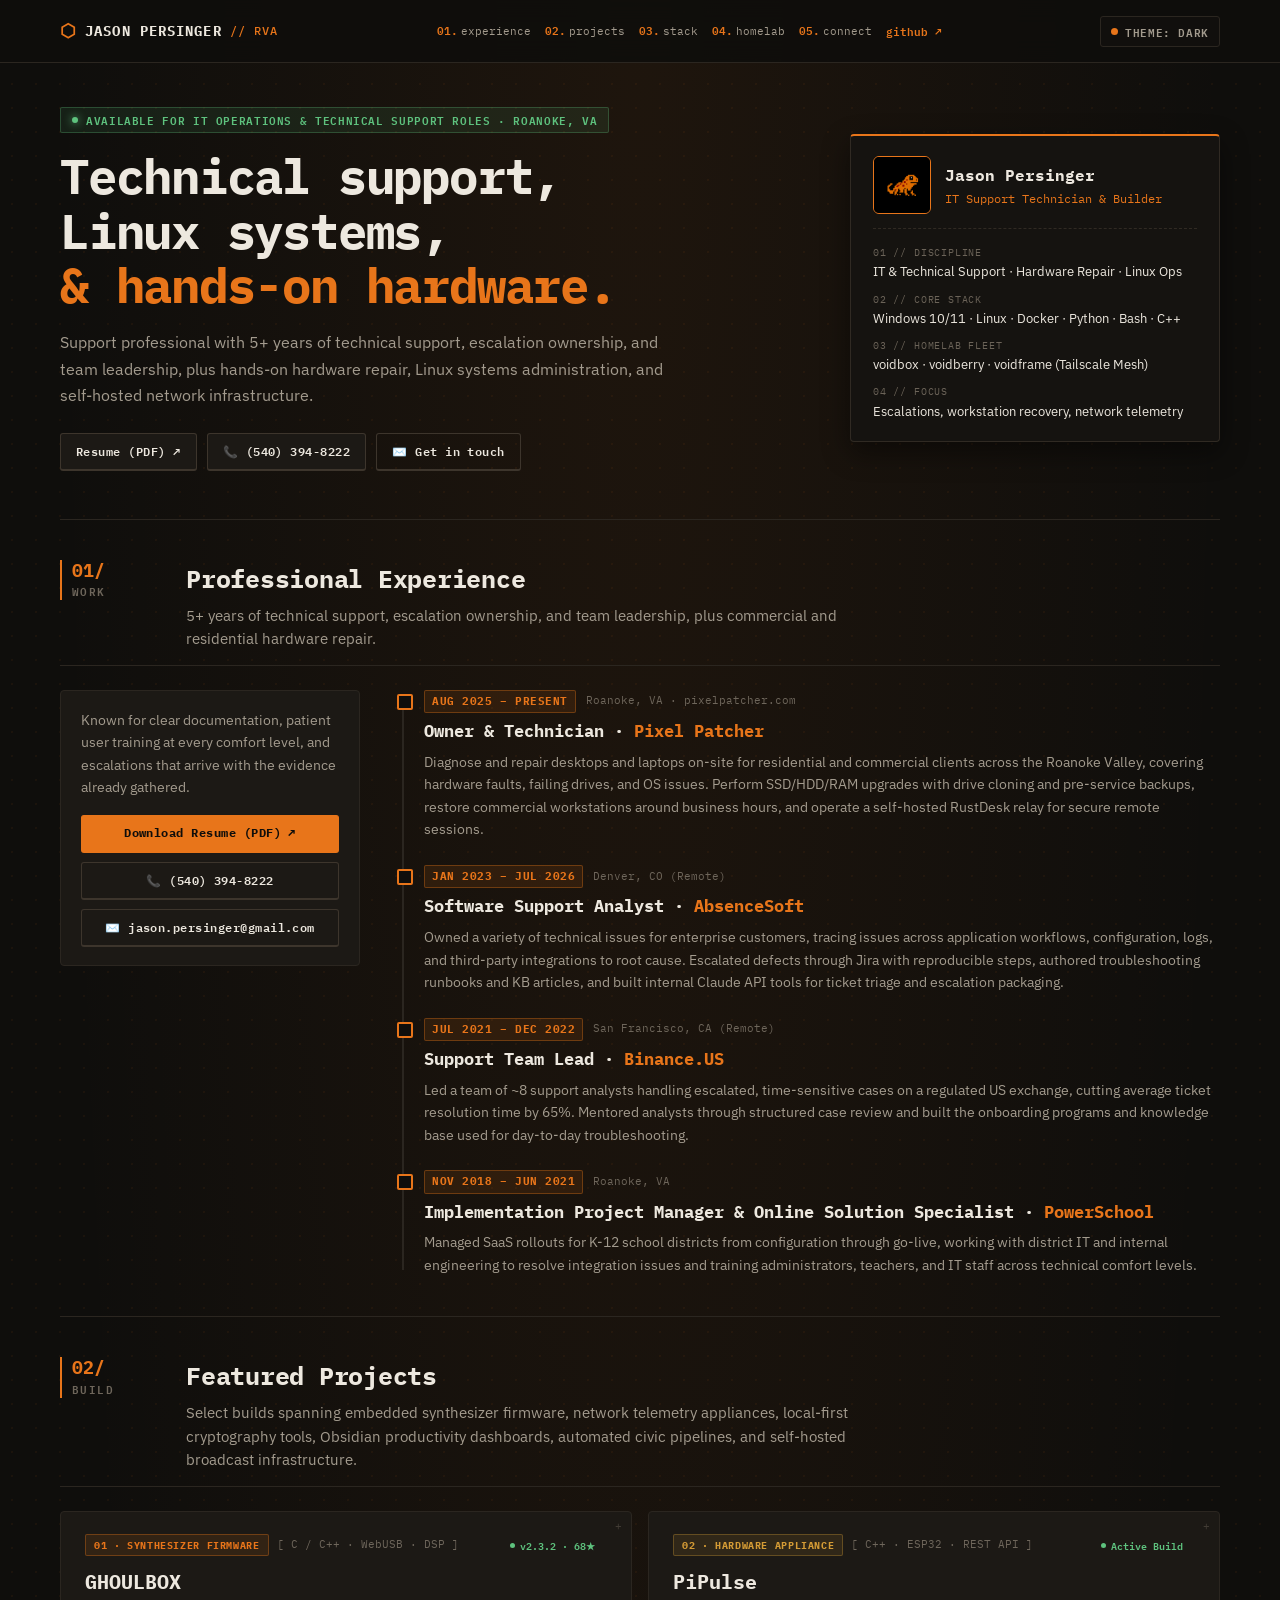
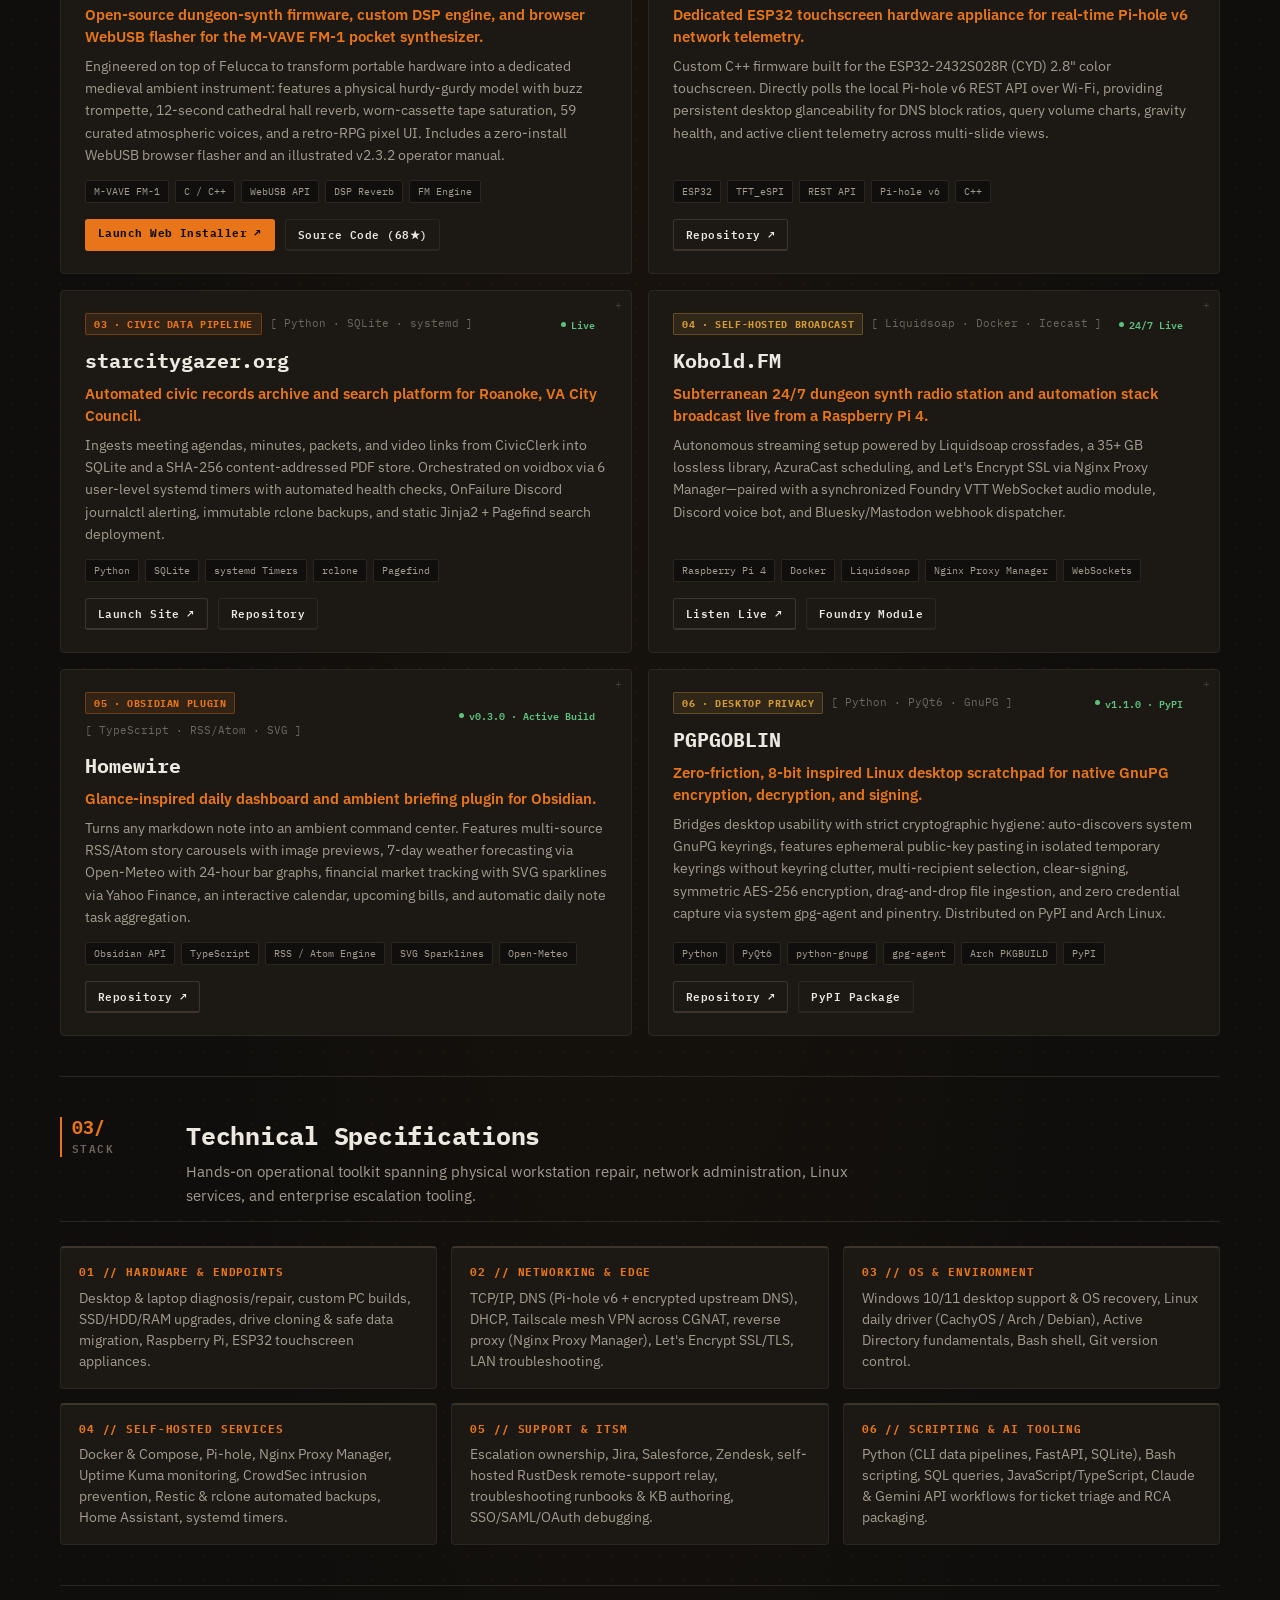
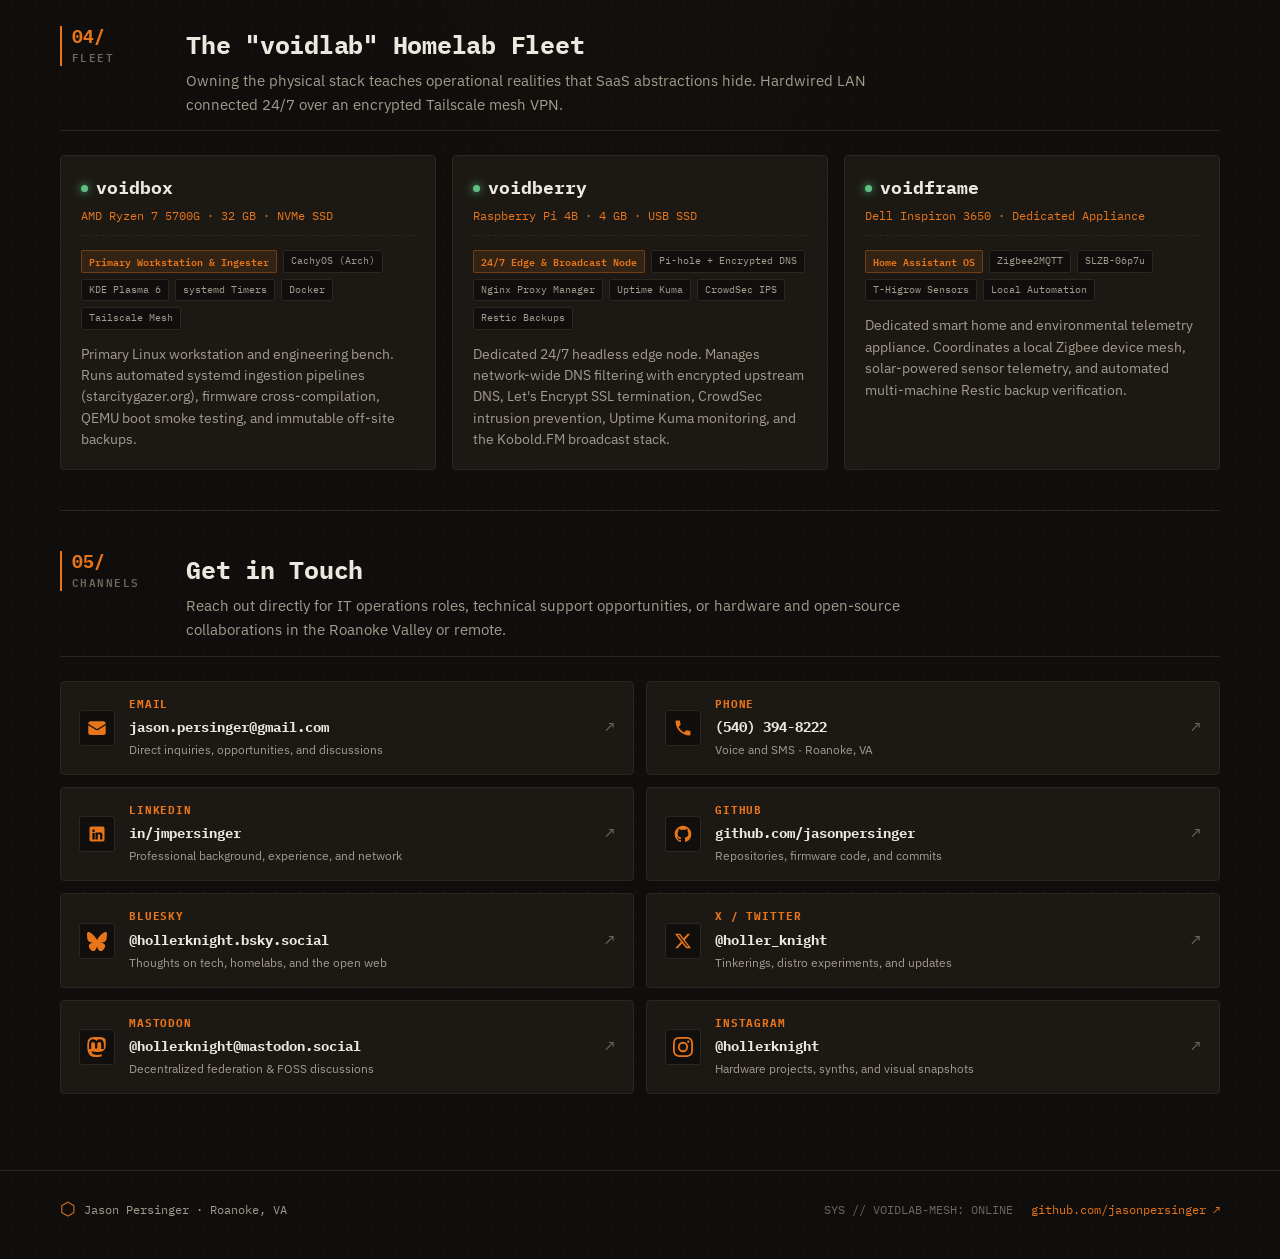
==== commit 8f55591b: "feat: add Homewire and PGPGOBLIN to featured projects section" ====
--- a/index.html
+++ b/index.html
@@ -183,7 +183,7 @@
         </div>
         <div class="section-title-group">
           <h2 id="featured-title">Featured Projects</h2>
-          <p class="section-subtitle">Select builds spanning embedded synthesizer firmware, network telemetry appliances, automated civic data pipelines, and self-hosted broadcast infrastructure.</p>
+          <p class="section-subtitle">Select builds spanning embedded synthesizer firmware, network telemetry appliances, local-first cryptography tools, Obsidian productivity dashboards, automated civic pipelines, and self-hosted broadcast infrastructure.</p>
         </div>
       </div>
 
@@ -303,6 +303,64 @@
           <div class="project-links">
             <a class="button action-btn" href="https://kobold.messy.quest/public/kobold.fm" target="_blank" rel="noopener noreferrer">Listen Live ↗</a>
             <a class="button action-btn secondary" href="https://github.com/jasonpersinger/kobold-fm-stream" target="_blank" rel="noopener noreferrer">Foundry Module</a>
+          </div>
+        </article>
+
+        <!-- 5. Homewire -->
+        <article class="project-card">
+          <div class="project-header">
+            <div class="project-meta-strip">
+              <span class="project-badge accent-primary">05 · Obsidian Plugin</span>
+              <span class="project-tag">[ TypeScript · RSS/Atom · SVG ]</span>
+            </div>
+            <div class="project-status">v0.3.0 · Active Build</div>
+          </div>
+          <h3>Homewire</h3>
+          <p class="project-lead">
+            Glance-inspired daily dashboard and ambient briefing plugin for Obsidian.
+          </p>
+          <p class="project-desc">
+            Turns any markdown note into an ambient command center. Features multi-source RSS/Atom story carousels with image previews, 7-day weather forecasting via Open-Meteo with 24-hour bar graphs, financial market tracking with SVG sparklines via Yahoo Finance, an interactive calendar, upcoming bills, and automatic daily note task aggregation.
+          </p>
+          <div class="project-tech-pills">
+            <span>Obsidian API</span>
+            <span>TypeScript</span>
+            <span>RSS / Atom Engine</span>
+            <span>SVG Sparklines</span>
+            <span>Open-Meteo</span>
+          </div>
+          <div class="project-links">
+            <a class="button action-btn" href="https://github.com/jasonpersinger/obsidian-homewire" target="_blank" rel="noopener noreferrer">Repository ↗</a>
+          </div>
+        </article>
+
+        <!-- 6. PGPGOBLIN -->
+        <article class="project-card">
+          <div class="project-header">
+            <div class="project-meta-strip">
+              <span class="project-badge accent-secondary">06 · Desktop Privacy</span>
+              <span class="project-tag">[ Python · PyQt6 · GnuPG ]</span>
+            </div>
+            <div class="project-status">v1.1.0 · PyPI</div>
+          </div>
+          <h3>PGPGOBLIN</h3>
+          <p class="project-lead">
+            Zero-friction, 8-bit inspired Linux desktop scratchpad for native GnuPG encryption, decryption, and signing.
+          </p>
+          <p class="project-desc">
+            Bridges desktop usability with strict cryptographic hygiene: auto-discovers system GnuPG keyrings, features ephemeral public-key pasting in isolated temporary keyrings without keyring clutter, multi-recipient selection, clear-signing, symmetric AES-256 encryption, drag-and-drop file ingestion, and zero credential capture via system gpg-agent and pinentry. Distributed on PyPI and Arch Linux.
+          </p>
+          <div class="project-tech-pills">
+            <span>Python</span>
+            <span>PyQt6</span>
+            <span>python-gnupg</span>
+            <span>gpg-agent</span>
+            <span>Arch PKGBUILD</span>
+            <span>PyPI</span>
+          </div>
+          <div class="project-links">
+            <a class="button action-btn" href="https://github.com/jasonpersinger/PGPGOBLIN" target="_blank" rel="noopener noreferrer">Repository ↗</a>
+            <a class="button action-btn secondary" href="https://pypi.org/project/pgpgoblin/" target="_blank" rel="noopener noreferrer">PyPI Package</a>
           </div>
         </article>
 
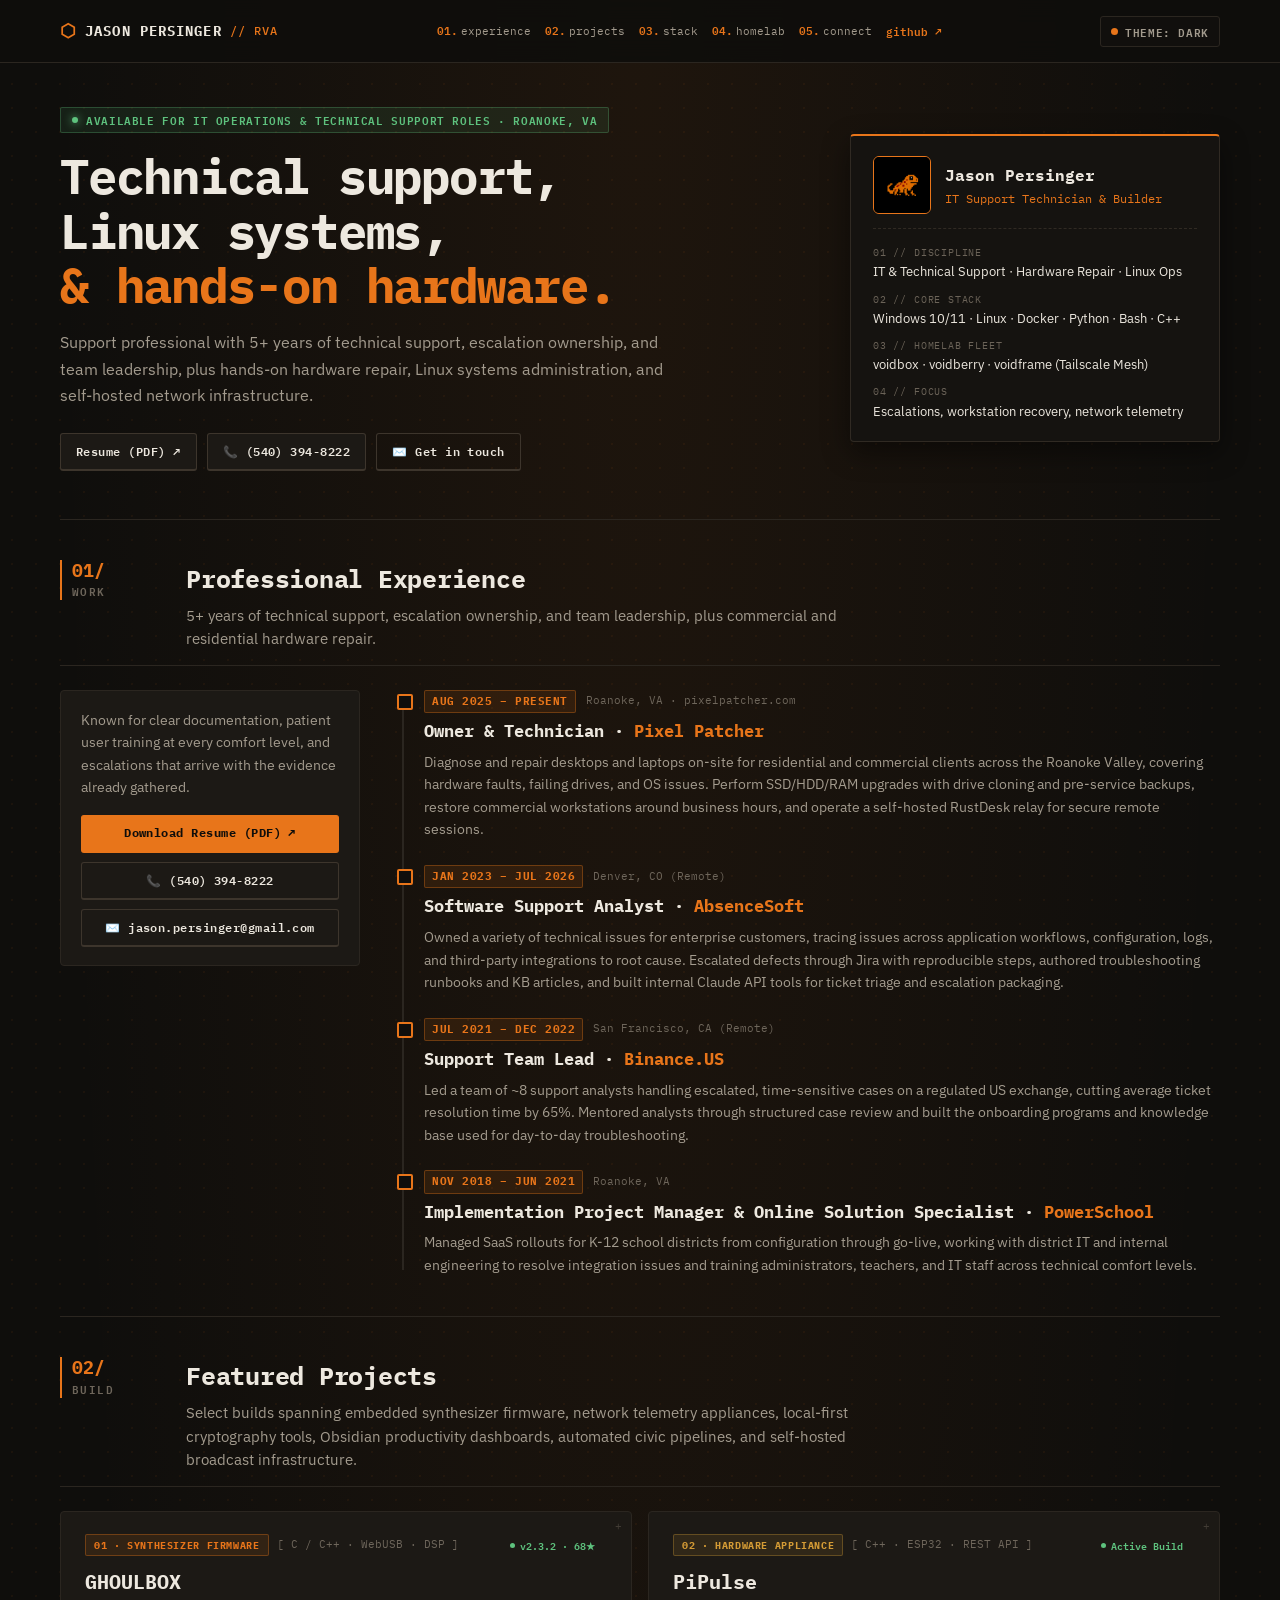
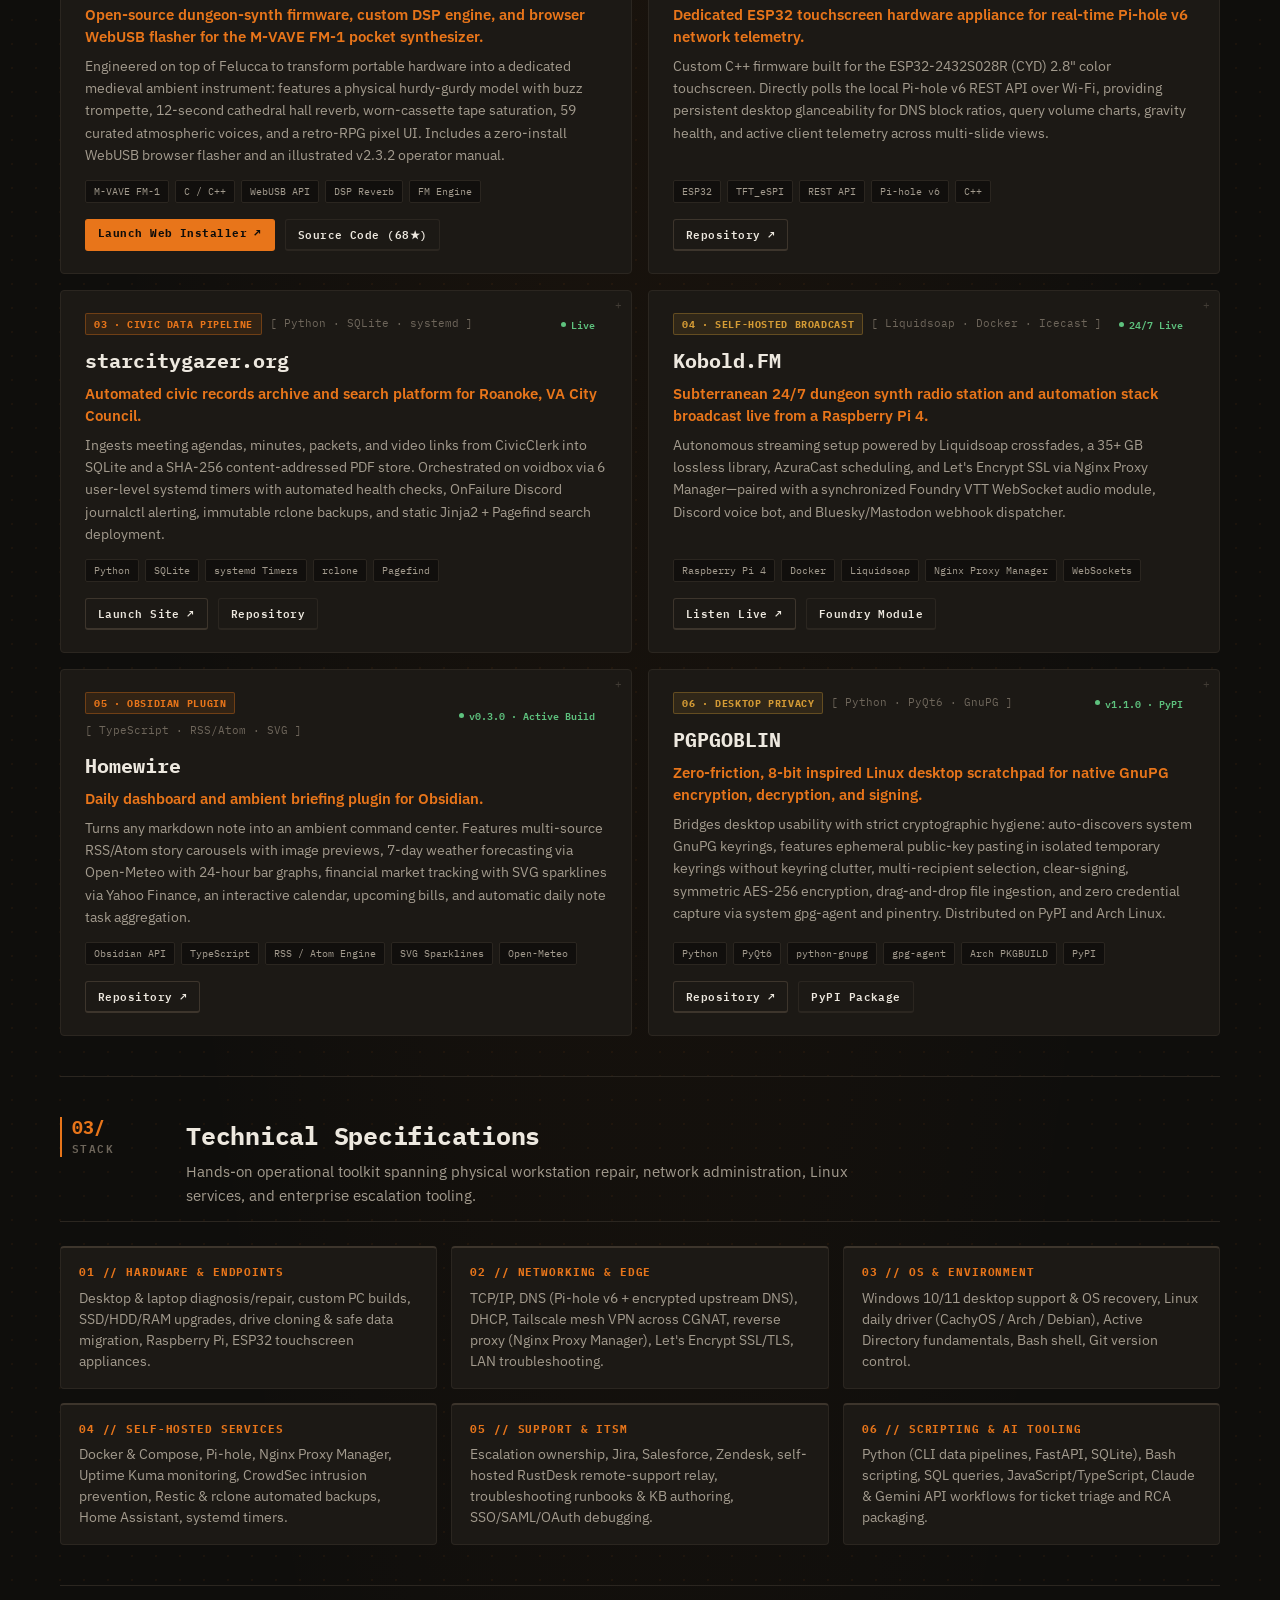
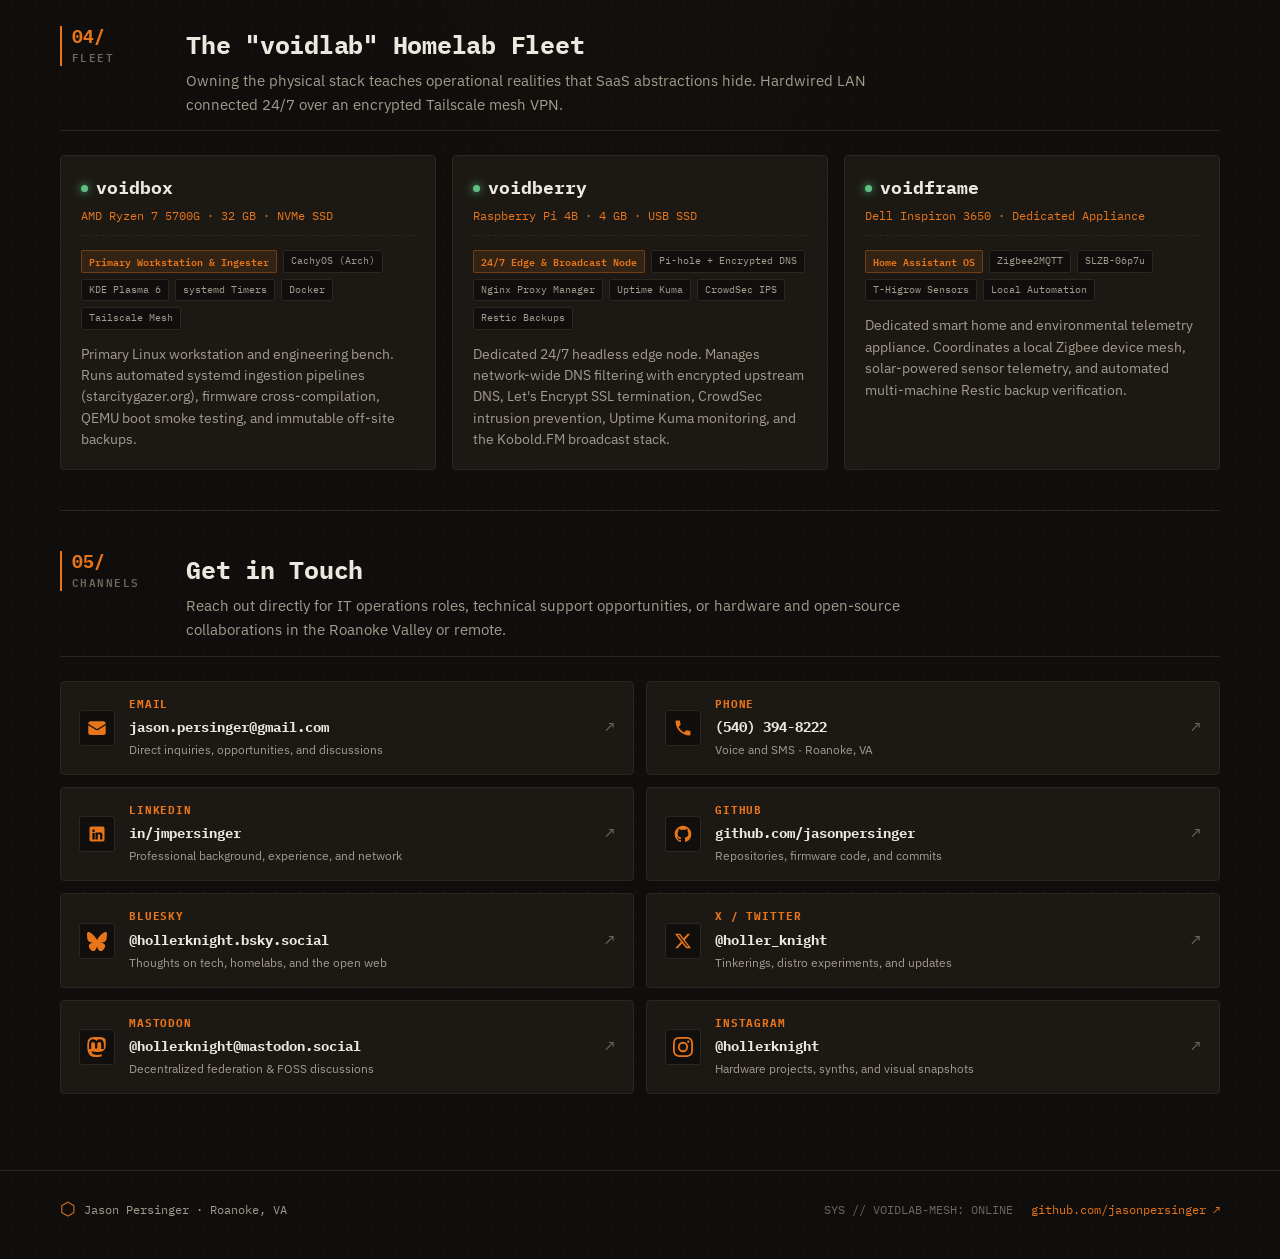
==== commit ae1bf53d: "refactor: update Homewire project lead text" ====
--- a/index.html
+++ b/index.html
@@ -317,7 +317,7 @@
           </div>
           <h3>Homewire</h3>
           <p class="project-lead">
-            Glance-inspired daily dashboard and ambient briefing plugin for Obsidian.
+            Daily dashboard and ambient briefing plugin for Obsidian.
           </p>
           <p class="project-desc">
             Turns any markdown note into an ambient command center. Features multi-source RSS/Atom story carousels with image previews, 7-day weather forecasting via Open-Meteo with 24-hour bar graphs, financial market tracking with SVG sparklines via Yahoo Finance, an interactive calendar, upcoming bills, and automatic daily note task aggregation.
